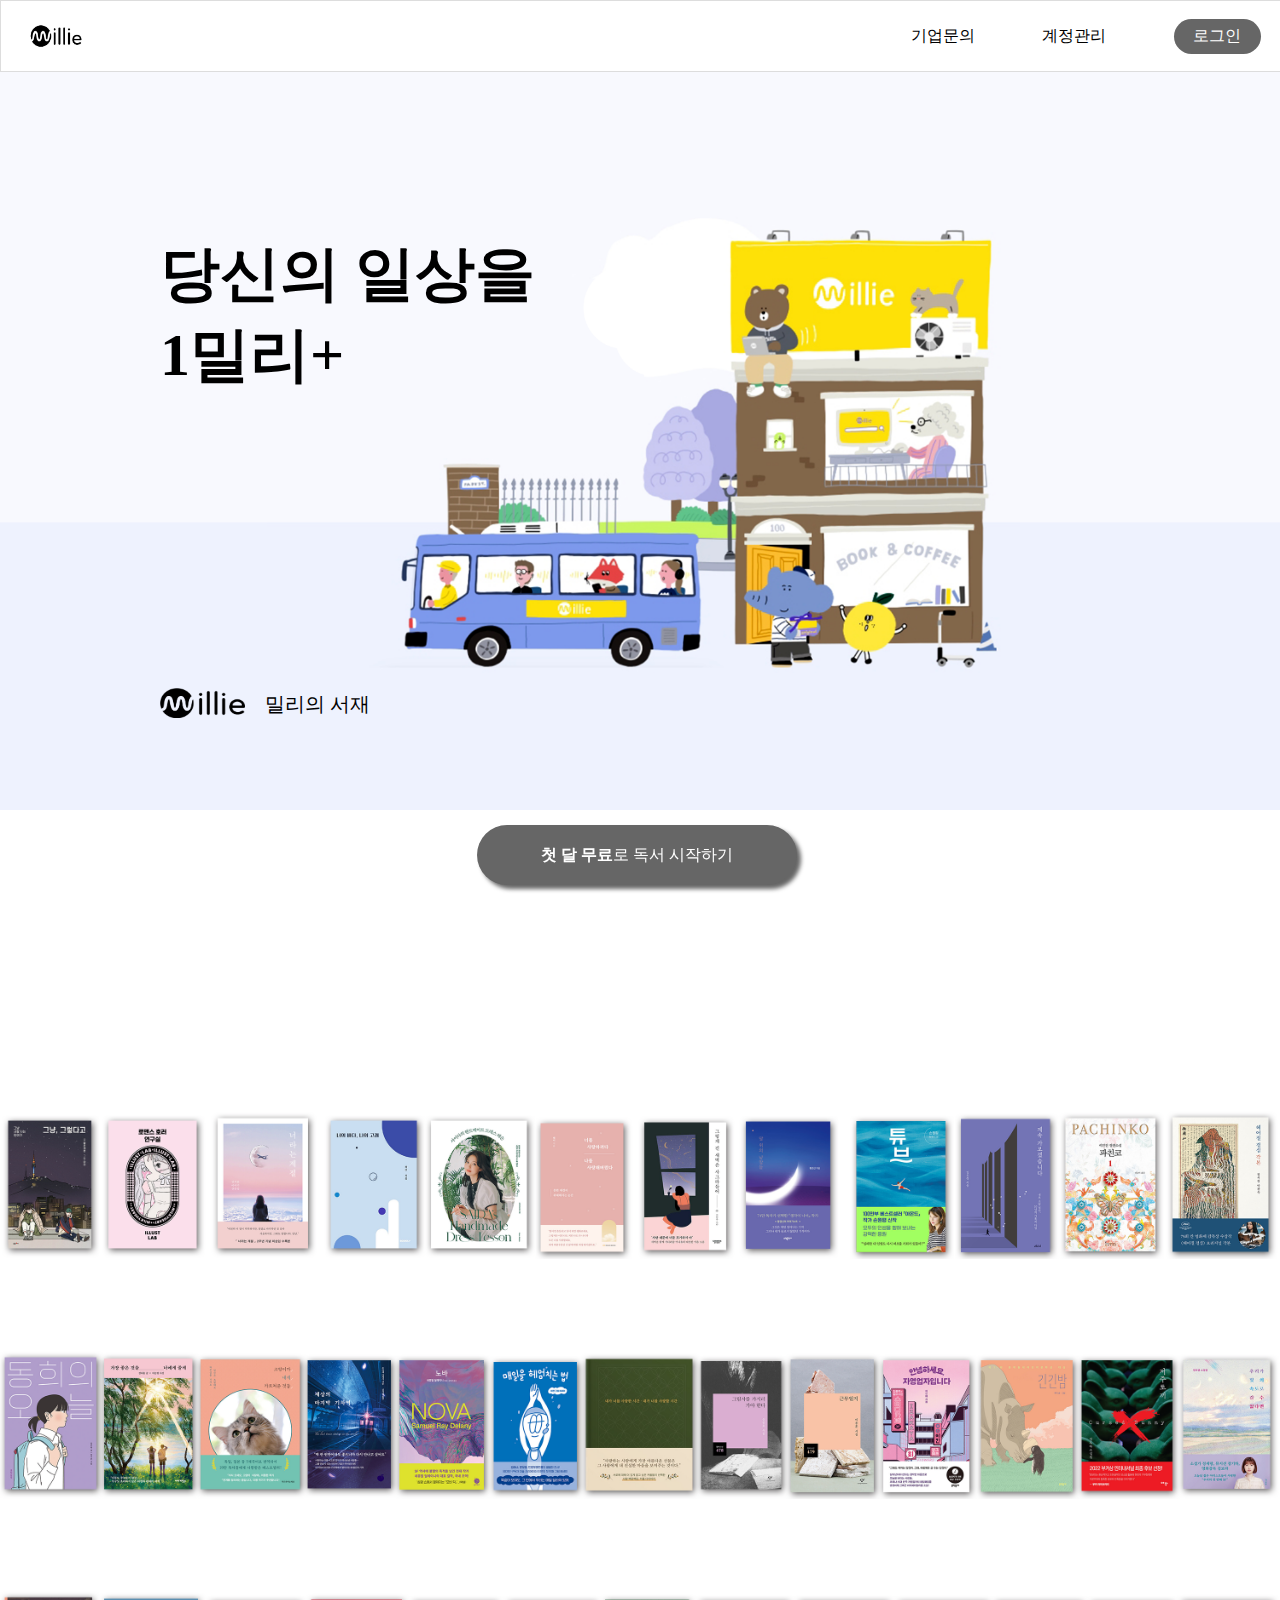
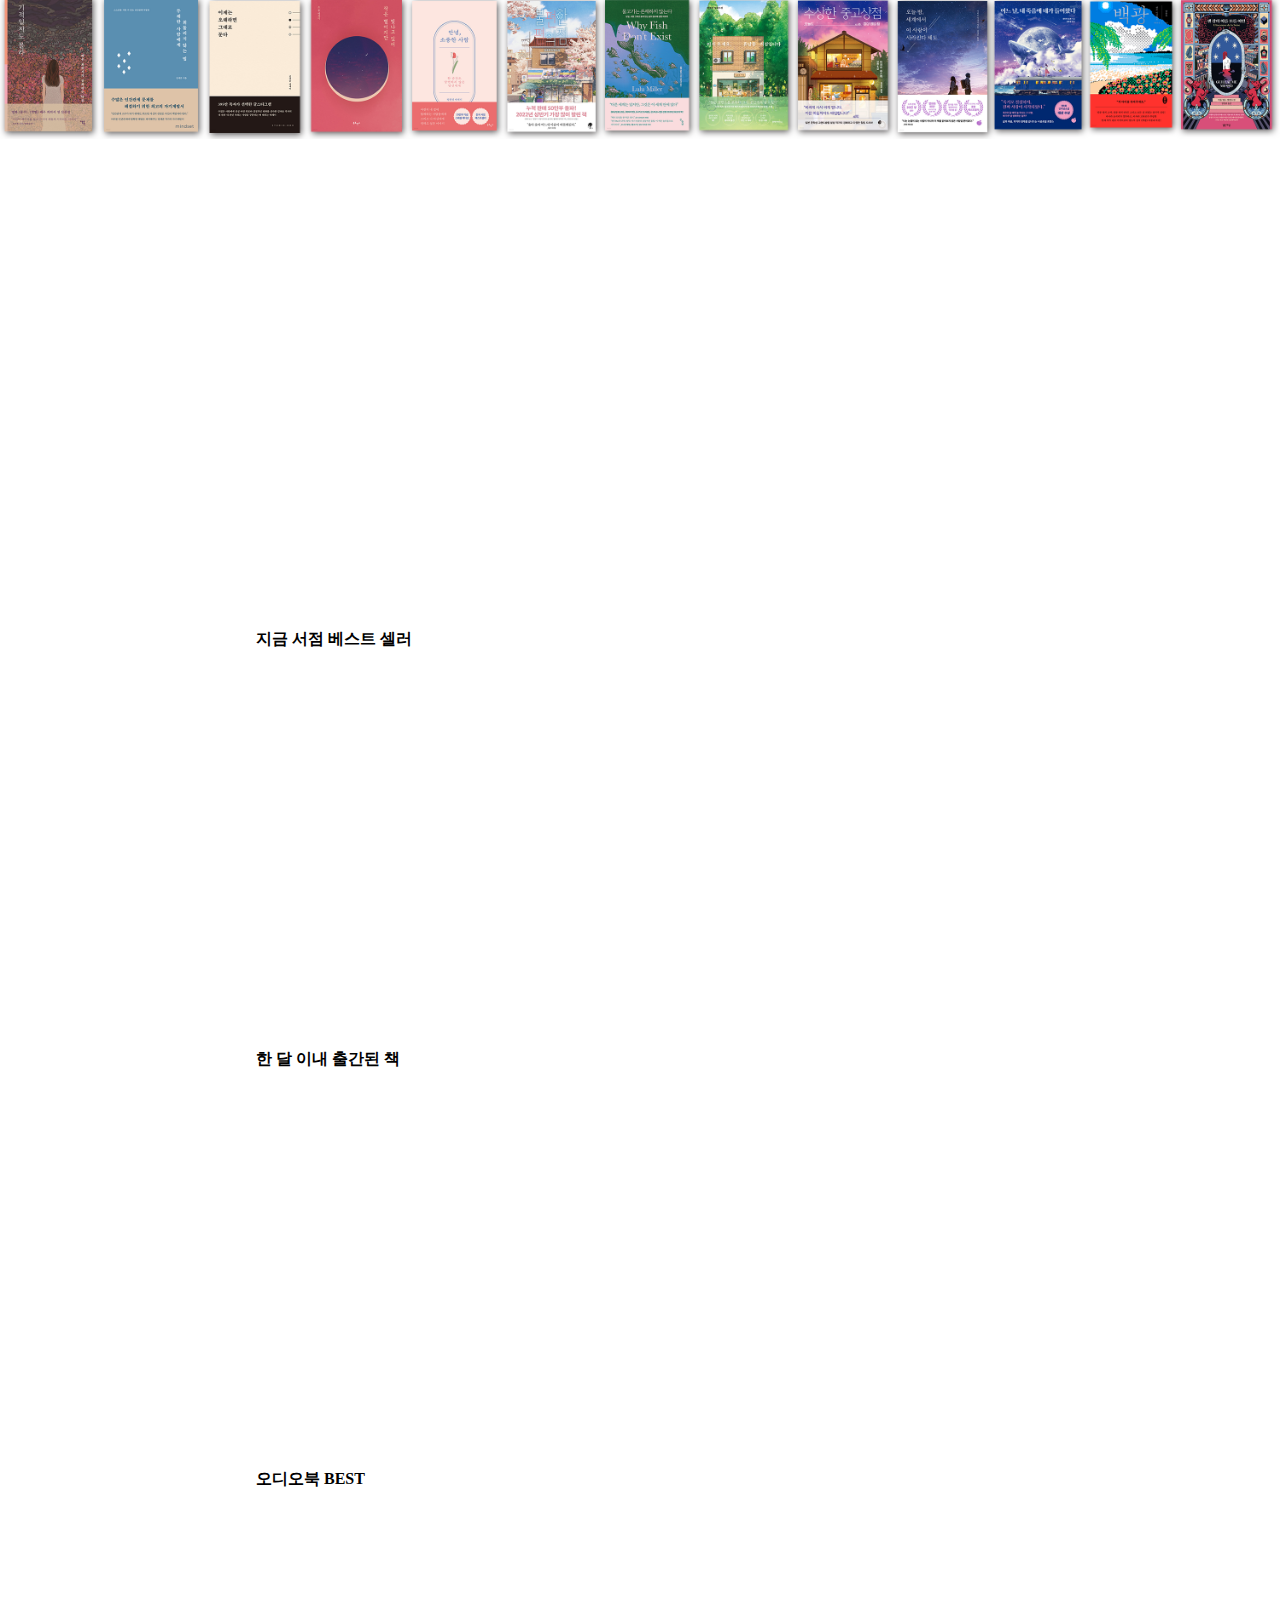
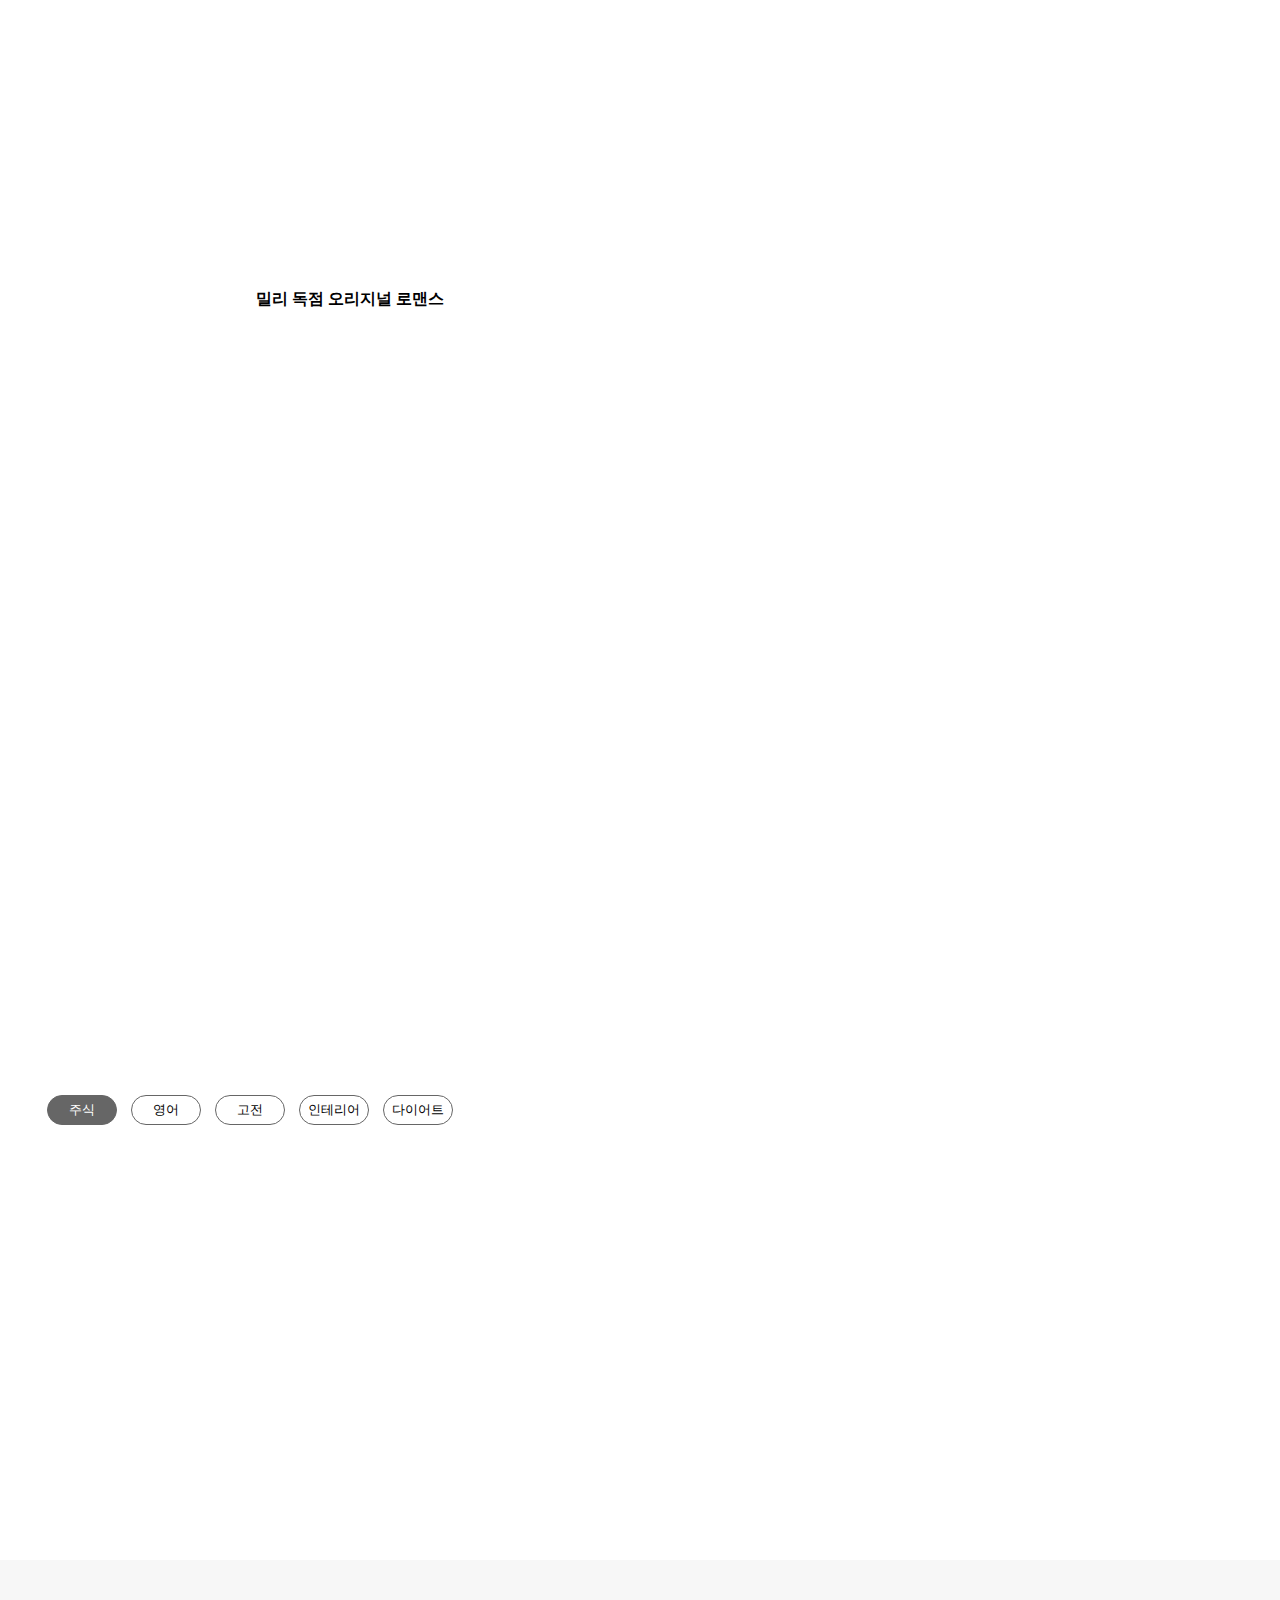
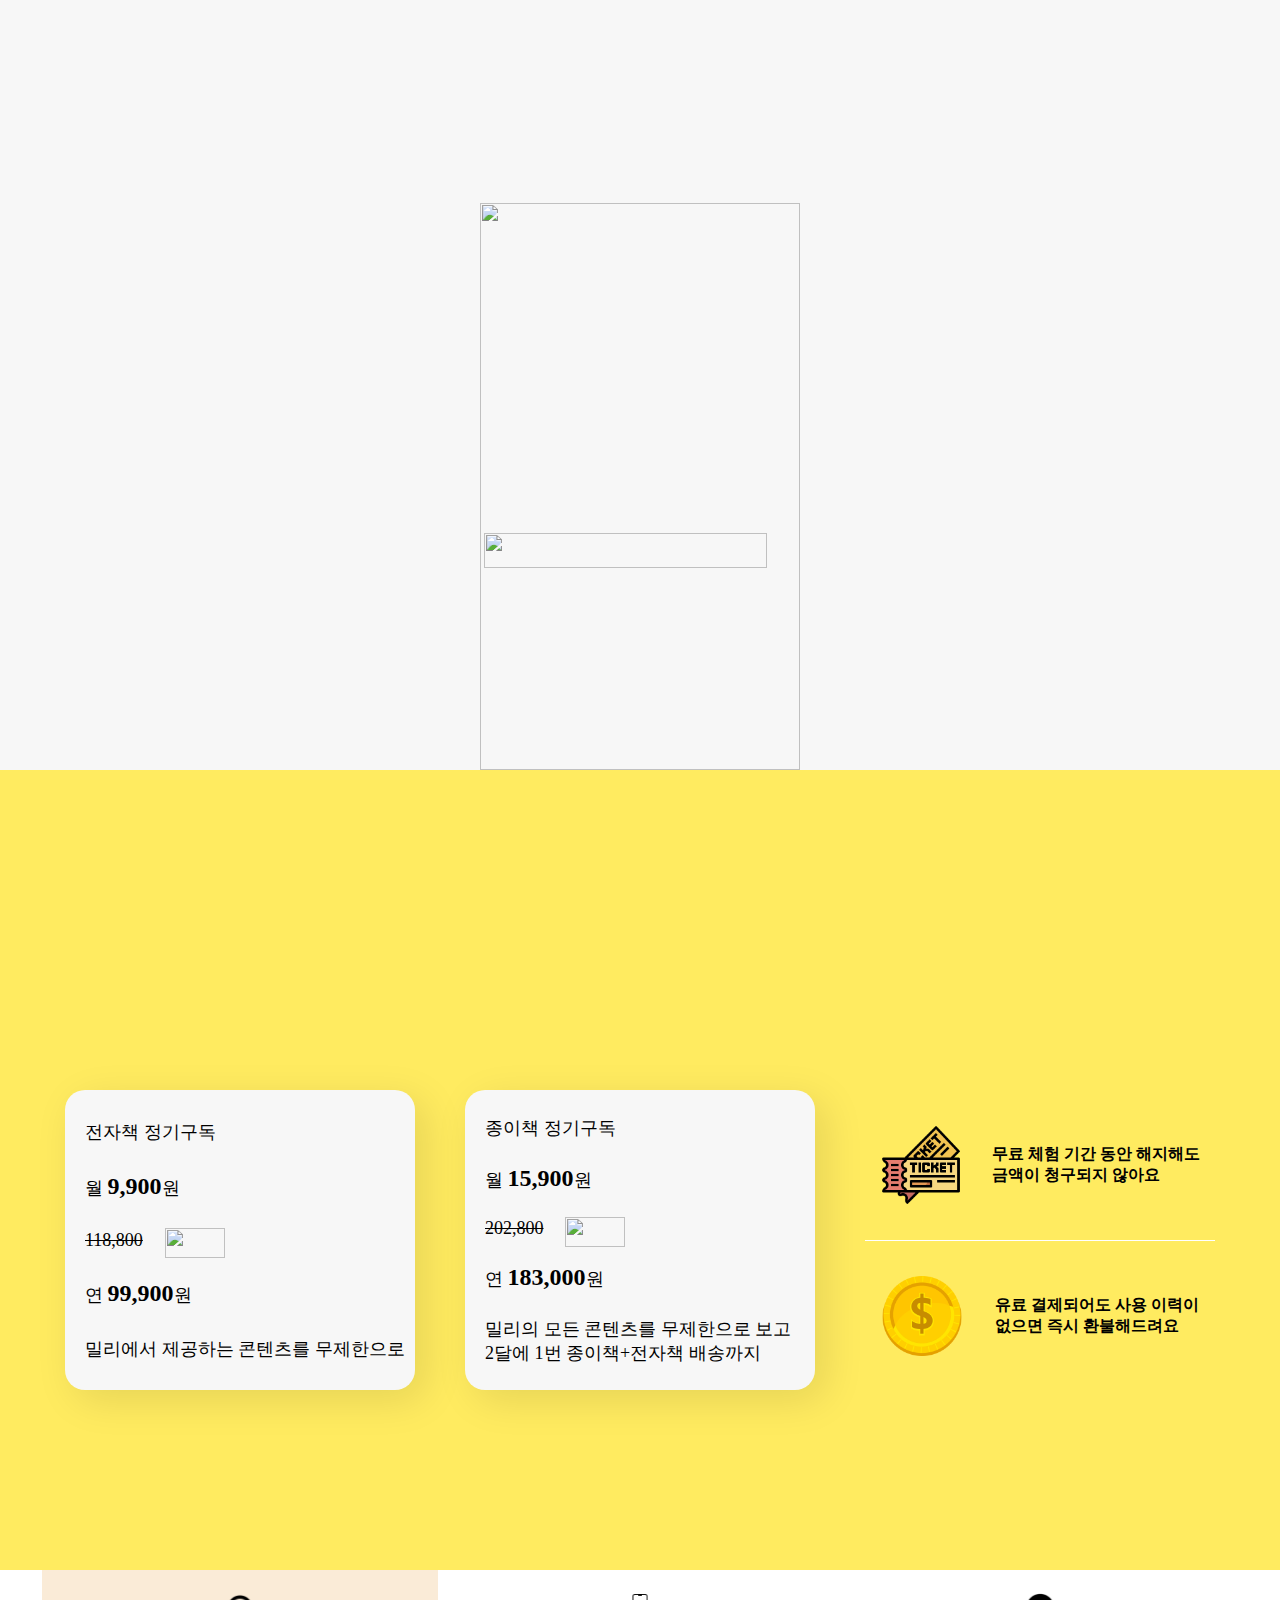
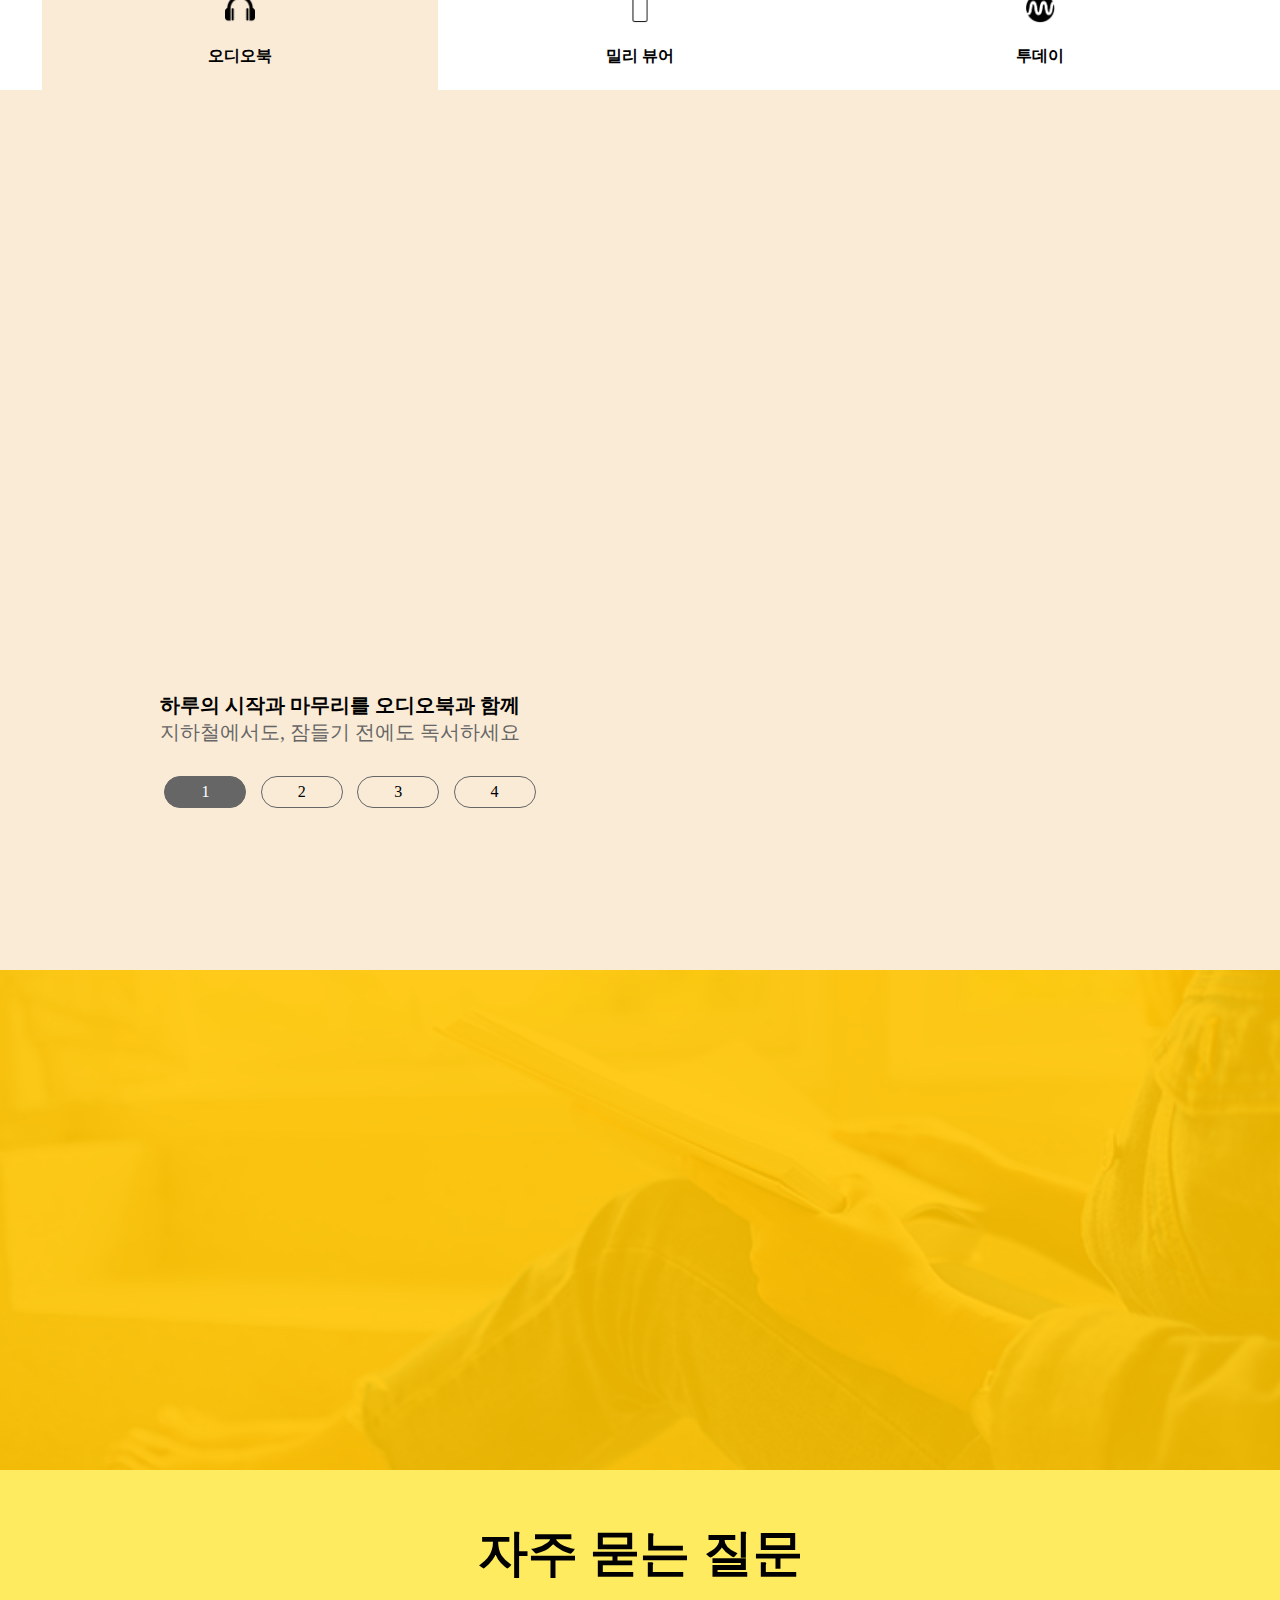
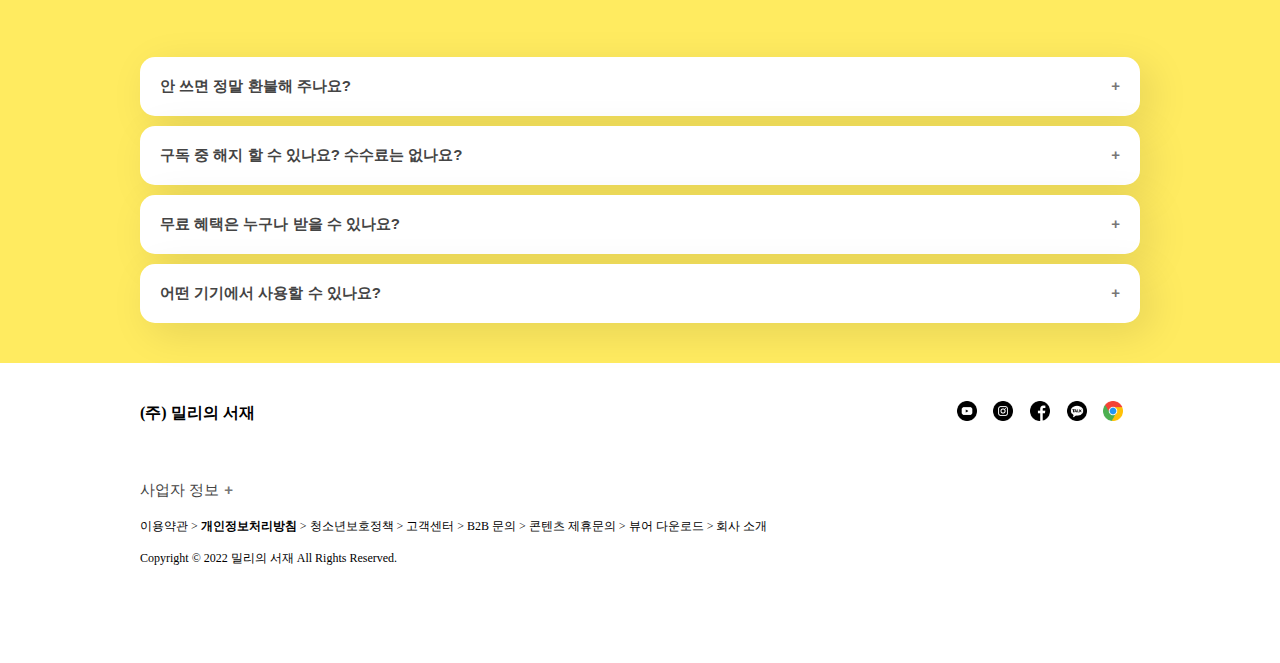
==== index.html @ 91c3d698 "2022.07.22" ====
<!DOCTYPE html>
<html lang="en">

<head>
    <meta charset="UTF-8">
    <meta http-equiv="X-UA-Compatible" content="IE=edge">
    <meta name="viewport" content="width=device-width, initial-scale=1.0">
    <title>밀리의 서재</title>
    <link rel="shortcut icon" href="img/stlogo.png">

    <style>
        @font-face {
            font-family: 'EarlyFontDiary';
            src: url('https://cdn.jsdelivr.net/gh/projectnoonnu/noonfonts_220508@1.0/EarlyFontDiary.woff2') format('woff2');
            font-weight: normal;
            font-style: normal;
        }

        @font-face {
            font-family: 'IM_Hyemin-Bold';
            src: url('https://cdn.jsdelivr.net/gh/projectnoonnu/noonfonts_2106@1.1/IM_Hyemin-Bold.woff2') format('woff');
            font-weight: normal;
            font-style: normal;
        }

        @font-face {
            font-family: 'IM_Hyemin-Bold';
            src: url('https://cdn.jsdelivr.net/gh/projectnoonnu/noonfonts_2106@1.1/IM_Hyemin-Bold.woff2') format('woff');
            font-weight: normal;
            font-style: normal;
        }


        @font-face {
            font-family: 'IM_Hyemin-Regular';
            src: url('https://cdn.jsdelivr.net/gh/projectnoonnu/noonfonts_2106@1.1/IM_Hyemin-Regular.woff2') format('woff');
            font-weight: normal;
            font-style: normal;
        }







        * {
            margin: 0;
            padding: 0;
        }

        ul,
        ol,
        li {
            list-style: none;
        }

        html,
        body {
            width: 100%;
            height: 100%;
        }

        a {
            text-decoration: none;
            color: black;
        }

        button {
            border: none;
        }


        header {
            width: 100%;
            height: 70px;
            margin: 0 auto;
            background-color: #fff;
            z-index: 50;
            border: 1px solid #ddd;
            position: fixed;
        }

        #headbg {
            width: 100%;
            height: 100%;
            margin: 0 auto;
        }

        .head {
            width: 70px;
            height: 100%;
            float: left;
            margin: 0 auto;
            padding-left: 20px;
        }

        .head img {
            width: 100%;
            height: 100%;
            margin: 0 auto;
        }

        .ad {
            width: 350px;
            height: 100%;
            float: right;
            margin: 0 auto;
            padding-right: 20px;
            display: flex;
            flex-direction: row;
            justify-content: space-between;
            align-items: center;
        }

        .ad p {
            font-size: 16px;
        }

        .ad a {
            font-size: 16px;
            width: 25%;
            height: 50%;
            text-align: center;
            background-color: #666;
            color: #fff;
            border-radius: 50px;
            display: flex;
            align-items: center;
            justify-content: center;
        }

        #slide {
            width: 100%;
            height: 90%;
            background-image: url(img/slide200.png);
            background-size: cover;
            background-position: center;
            display: flex;
            flex-direction: column;
            justify-content: space-evenly;
            align-items: center;
        }

        .sl {
            width: 75%;
            height: 500px;
            margin: 0 auto;
            float: left;
            display: flex;
            flex-direction: column;
            justify-content: center;
            align-items: flex-start;
            font-family: 'IM_Hyemin-Regular';
        }

        .sl p:nth-of-type(1) {
            font-size: 60px;
            font-weight: bold;
            color: black;
            transform: translateY(100px);
            transition: all 1.5s;
            opacity: 0;
        }

        .sl p:nth-of-type(2) {
            font-size: 40px;
            transform: translateY(100px);
            transition: all 2s;
            opacity: 0;
        }

        .de {
            width: 75%;
            height: 34px;
            margin: 0 auto;
            float: left;
            display: flex;
            flex-direction: row;
            justify-content: flex-start;
            align-items: flex-end;
            transform: translateY(100px);
            transition: all 2.5s;
            opacity: 0;
        }

        .de img {
            width: 85px;
            height: 30px;
        }

        .de p {
            font-size: 20px;
            padding-left: 20px;
        }

        #fixbg {
            width: 25%;
            height: 60px;
            margin: 0 auto;
            display: flex;
            position: fixed;
            z-index: 50;
        }

        .fix {
            width: 100%;
            height: 100%;
            margin: 0 auto;
            background-color: #666;
            border-radius: 60px;
            display: flex;
            box-shadow: 4px 4px 4px #666;
            position: absolute;
            bottom: -15px;
            left: 149%;
        }

        .fix a {
            width: 100%;
            height: 100%;
            margin: 0 auto;
            color: #fff;
            display: flex;
            justify-content: center;
            align-items: center;
        }

        .fix a b {
            font-weight: bold;
        }

        #anfy {
            width: 100%;
            height: 250px;
            margin: 0 auto;
        }

        .an {
            width: 1200px;
            height: 100%;
            margin: 0 auto;
            display: flex;
            flex-direction: column;
            justify-content: flex-end;
        }

        .an p:nth-of-type(1) {
            text-align: center;
            font-size: 40px;
            font-weight: bold;
            transform: translateY(100px);
            transition: all 2s;
            opacity: 0;
        }

        .an p:nth-of-type(2) {
            text-align: center;
            font-size: 25px;
            color: #666;
            transform: translateY(100px);
            transition: all 2.5s;
            opacity: 0;
        }

        #clip {
            width: 100%;
            height: 80%;
            margin: 0 auto;
            display: flex;
            align-items: center;
            flex-direction: column;
            justify-content: space-evenly;
        }



        #clip .slide1 {
            height: 220px;
            width: 100%;
            background-image: url(img/slide1.png);
            background-repeat: repeat-x;
            background-size: 3000px;
            -webkit-animation-name: slide_left;
            animation-name: slide_left;
            -webkit-animation-duration: 100s;
            animation-duration: 100s;
            -webkit-animation-iteration-count: infinite;
            animation-iteration-count: infinite;
            -webkit-animation-timing-function: linear;
            animation-timing-function: linear;
            margin-top: 50px;
            background-size: contain;
            display: flex;
        }



        #clip .slide2 {
            height: 220px;
            width: 100%;
            background-image: url(img/slide2.png);
            background-repeat: repeat-x;
            background-size: 3000px;
            -webkit-animation-name: slide_right;
            animation-name: slide_right;
            -webkit-animation-duration: 100s;
            animation-duration: 100s;
            -webkit-animation-iteration-count: infinite;
            animation-iteration-count: infinite;
            -webkit-animation-timing-function: linear;
            animation-timing-function: linear;
            margin-top: 50px;
            background-size: contain;
            display: flex;
        }


        #clip .slide3 {
            height: 220px;
            width: 100%;
            background-image: url(img/slide3.png);
            background-repeat: repeat-x;
            background-size: 3000px;
            -webkit-animation-name: slide_left;
            animation-name: slide_left;
            -webkit-animation-duration: 100s;
            animation-duration: 100s;
            -webkit-animation-iteration-count: infinite;
            animation-iteration-count: infinite;
            -webkit-animation-timing-function: linear;
            animation-timing-function: linear;
            margin-top: 50px;
            background-size: contain;
            display: flex;
        }

        @-webkit-keyframes slide_left {
            from {
                background-position: 0px;
            }

            to {
                background-position: -3000px;
            }
        }

        @keyframes slide_left {
            from {
                background-position: 0px;
            }

            to {
                background-position: -3000px;
            }
        }

        @-webkit-keyframes slide_right {
            from {
                background-position: -3000px;
            }

            to {
                background-position: 0px;
            }
        }

        @keyframes slide_right {
            from {
                background-position: -3000px;
            }

            to {
                background-position: 0px;
            }
        }

        #anwpgks {
            width: 50%;
            height: 400px;
            margin: 0 auto;
            display: flex;
            flex-direction: column;
            align-items: center;
            justify-content: center;
            text-align: center;
            transform: translateY(100px);
            transition: all 2.5s;
            opacity: 0;
        }

        #anwpgks p:nth-of-type(1) {
            font-size: 50px;
            font-weight: bold;
            color: black;
        }

        #anwpgks p:nth-of-type(2) {
            font-size: 30px;
            color: #666;
        }

        .qp {
            width: 60%;
            height: 70px;
            margin: 0 auto;
            font-weight: bold;
            display: flex;
            flex-direction: column;
            justify-content: flex-end;
        }

        #qptmxm {
            width: 1200px;
            height: 350px;
            margin: 0 auto;
            text-align: center;
            display: flex;
            justify-content: space-evenly;
            flex-direction: row;
            align-items: center;
        }

        .box1 {
            width: 100%;
            display: flex;
            flex-direction: column;
            justify-content: center;
            align-items: center;
            transform: translateY(0px);
            transition: all 1s;
            opacity: 0;
            transform: scale(0.5);
        }

        .box1 img {
            box-shadow: 5px 5px 5px 2px #ddd;
        }


        .qp2 {
            width: 60%;
            height: 70px;
            margin: 0 auto;
            display: flex;
            font-weight: bold;
            flex-direction: column;
            justify-content: flex-end;
        }

        #qptmxm2 {
            width: 1200px;
            height: 350px;
            margin: 0 auto;
            display: flex;
            justify-content: space-evenly;
            flex-direction: row;
            align-items: center;
        }

        .box2 {
            width: 100%;
            text-align: center;
            display: flex;
            flex-direction: column;
            justify-content: center;
            align-items: center;
            transform: translateY(0px);
            transition: all 1s;
            opacity: 0;
            transform: scale(0.5);
        }

        .box2 img {
            box-shadow: 5px 5px 5px 2px #ddd;
        }

        .qp3 {
            width: 60%;
            height: 70px;
            margin: 0 auto;
            display: flex;
            font-weight: bold;
            flex-direction: column;
            justify-content: flex-end;
        }

        #qptmxm3 {
            width: 1200px;
            height: 350px;
            margin: 0 auto;
            display: flex;
            justify-content: space-evenly;
            flex-direction: row;
            align-items: center;
        }

        .box3 {
            width: 100%;
            display: flex;
            flex-direction: column;
            justify-content: center;
            align-items: center;
            text-align: center;
            transform: translateY(0px);
            transition: all 1s;
            opacity: 0;
            transform: scale(0.5);
        }


        .box3 img {
            box-shadow: 5px 5px 5px 2px #ddd;
        }

        .qp4 {
            width: 60%;
            height: 70px;
            margin: 0 auto;
            display: flex;
            font-weight: bold;
            flex-direction: column;
            justify-content: flex-end;
        }

        #qptmxm4 {
            width: 1200px;
            height: 350px;
            margin: 0 auto;
            display: flex;
            justify-content: space-evenly;
            flex-direction: row;
            align-items: center;
        }

        .box4 {
            width: 100%;
            display: flex;
            flex-direction: column;
            justify-content: center;
            align-items: center;
            text-align: center;
            transform: translateY(0px);
            transition: all 1s;
            opacity: 0;
            transform: scale(0.5);
        }


        .box4 img {
            box-shadow: 5px 5px 5px 2px #ddd;
        }


        #rhkstla {
            width: 70%;
            height: 400px;
            margin: 0 auto;
            display: flex;
            flex-direction: column;
            align-items: center;
            justify-content: center;
            text-align: center;
            transform: translateY(100px);
            transition: all 2.5s;
            opacity: 0;
        }

        #rhkstla p:nth-of-type(1) {
            font-size: 50px;
            font-weight: bold;
            color: black;
        }

        #rhkstla p:nth-of-type(2) {
            font-size: 20px;
            color: #666;
        }

        #sihibg {
            width: 1200px;
            height: 500px;
            margin: 0 auto;
        }

        .but {
            width: 35%;
            height: 100px;
            display: flex;
            justify-content: space-around;
            align-items: center;
        }

        /* .but a {width: 70px; height: 30px; border-radius: 50px; background-color: white; 
    border-radius: 50px; border: 1px solid #666;  display: flex; justify-content: space-around;
    align-items: center;}  */
        .but button {
            width: 70px;
            height: 30px;
            border-radius: 50px;
            background-color: white;
            border-radius: 50px;
            border: 1px solid #666;
            display: flex;
            justify-content: space-around;
            align-items: center;
        }

        .sihi1 {
            width: 100%;
            height: 400px;
            margin: 0 auto;
            display: flex;
            justify-content: space-around;
            align-items: center;
        }

        .box5 {
            width: 100%;
            display: flex;
            flex-direction: column;
            justify-content: center;
            align-items: center;
            text-align: center;
            transform: translateY(0px);
            transition: all 1s;
            opacity: 0;
            transform: scale(0.5);
        }


        .box5 img {
            box-shadow: 5px 5px 5px 2px #ddd;
        }

        .sihi2 {
            width: 100%;
            height: 400px;
            margin: 0 auto;
            display: none;
            display: flex;
            justify-content: space-around;
            align-items: center;
        }

        .box6 {
            width: 100%;
            display: flex;
            flex-direction: column;
            justify-content: center;
            align-items: center;
            text-align: center;
            transform: translateY(0px);
            transition: all 1s;
            opacity: 0;
            transform: scale(0.5);
        }


        .box6 img {
            box-shadow: 5px 5px 5px 2px #ddd;
        }

        .sihi3 {
            width: 100%;
            height: 400px;
            margin: 0 auto;
            display: none;
            display: flex;
            justify-content: space-around;
            align-items: center;
        }

        .box7 {
            width: 100%;
            display: flex;
            flex-direction: column;
            justify-content: center;
            align-items: center;
            text-align: center;
            transform: translateY(0px);
            transition: all 1s;
            opacity: 0;
            transform: scale(0.5);
        }


        .box7 img {
            box-shadow: 5px 5px 5px 2px #ddd;
        }

        .sihi4 {
            width: 100%;
            height: 400px;
            margin: 0 auto;
            display: none;
            display: flex;
            justify-content: space-around;
            align-items: center;
        }

        .box8 {
            width: 100%;
            display: flex;
            flex-direction: column;
            justify-content: center;
            align-items: center;
            text-align: center;
            transform: translateY(0px);
            transition: all 1s;
            opacity: 0;
            transform: scale(0.5);
        }


        .box8 img {
            box-shadow: 5px 5px 5px 2px #ddd;
        }

        .sihi5 {
            width: 100%;
            height: 400px;
            margin: 0 auto;
            display: none;
            display: flex;
            justify-content: space-around;
            align-items: center;
        }

        .box9 {
            width: 100%;
            display: flex;
            flex-direction: column;
            justify-content: center;
            align-items: center;
            text-align: center;
            transform: translateY(0px);
            transition: all 1s;
            opacity: 0;
            transform: scale(0.5);
        }

        .box9 img {
            box-shadow: 5px 5px 5px 2px #ddd;
        }


        #ekdtlsdl {
            width: 100%;
            height: 90%;
            background-color: #f7f7f7;
        }

        .tt {
            width: 100%;
            height: 30%;
            margin: 0 auto;
            display: flex;
            flex-direction: column;
            justify-content: center;
            align-items: center;
            transform: translateY(100px);
            transition: all 2.5s;
            opacity: 0;
        }

        .tt p:nth-of-type(1) {
            text-align: center;
            font-size: 40px;
            font-weight: bold;
        }

        .tt p:nth-of-type(2) {
            text-align: center;
            font-size: 20px;
            color: #666;
        }


        .phon {
            width: 25%;
            height: 70%;
            margin: 0 auto;
            position: relative;
        }

        .phon img:nth-of-type(1) {
            width: 100%;
            height: 100%;
        }

        .phon img:nth-of-type(2) {
            width: 94%;
            height: 25%;
            position: absolute;
            z-index: 1;
            top: 330px;
            left: 4px;
        }

        .phon img:nth-of-type(3) {
            width: 35%;
            height: 28%;
            position: absolute;
            z-index: 1;
            top: 388px;
            left: -300px;
            transform: translateY(0px);
            transition: all 1s;
            opacity: 0;
            transform: scale(0.5);
        }

        .phon img:nth-of-type(4) {
            width: 35%;
            height: 28%;
            position: absolute;
            z-index: 1;
            top: 100px;
            left: -200px;
            transform: translateY(0px);
            transition: all 1.5s;
            opacity: 0;
            transform: scale(0.5);
        }

        .phon img:nth-of-type(5) {
            width: 35%;
            height: 28%;
            position: absolute;
            z-index: 1;
            top: 388px;
            right: -300px;
            transform: translateY(0px);
            transition: all 2s;
            opacity: 0;
            transform: scale(0.5);
        }

        .phon img:nth-of-type(6) {
            width: 35%;
            height: 28%;
            position: absolute;
            z-index: 1;
            top: 100px;
            right: -200px;
            transform: translateY(0px);
            transition: all 2.5s;
            opacity: 0;
            transform: scale(0.5);
        }


        #djswpemsbg {
            width: 100%;
            height: 800px;
            margin: 0 auto;
            background-color: #ffeb60;
        }

        .djswpems {
            width: 1200px;
            height: 40%;
            margin: 0 auto;
        }

        .dj1 {
            width: 100%;
            height: 100%;
            margin: 0 auto;
            display: flex;
            flex-direction: column;
            justify-content: center;
            align-items: center;
            transform: translateY(100px);
            transition: all 2.5s;
            opacity: 0;
        }

        .dj1 p:nth-of-type(1) {
            text-align: center;
            font-size: 40px;
            font-weight: bold;
        }

        .dj1 p:nth-of-type(2) {
            text-align: center;
            font-size: 20px;
            color: #666;
        }

        .dj2 {
            width: 100%;
            height: 60%;
            margin: 0 auto;
            display: flex;
        }

        .dj2_1 {
            width: 350px;
            height: 300px;
            margin: 0 auto;
            background-color: #f7f7f7;
            border-radius: 20px;
            box-shadow: 10px 10px 40px rgb(0 0 0 / 10%);
            display: flex;
            flex-direction: column;
            justify-content: space-evenly;
            align-items: flex-start;
            position: relative;
        }

        .dj2_1 img {
            width: 60px;
            height: 30px;
            position: absolute;
            top: 138px;
            left: 100px;
        }

        .dj2_1 p {
            padding-left: 20px;
            font-size: 18px;
        }

        .dj2_1 p b {
            font-size: 24px;
        }

        .dj2_2 {
            width: 350px;
            height: 300px;
            margin: 0 auto;
            background-color: #f7f7f7;
            border-radius: 20px;
            box-shadow: 10px 10px 40px rgb(0 0 0 / 10%);
            display: flex;
            flex-direction: column;
            justify-content: space-evenly;
            align-items: flex-start;
            position: relative;
        }

        .dj2_2 img {
            width: 60px;
            height: 30px;
            position: absolute;
            top: 127px;
            left: 100px;
        }

        .dj2_2 p {
            padding-left: 20px;
            font-size: 18px;
        }

        .dj2_2 p b {
            font-size: 24px;
        }

        .dj2_3 {
            width: 350px;
            height: 300px;
            margin: 0 auto;
            border-radius: 20px;
        }

        .dj2_31 {
            width: 100%;
            height: 50%;
            margin: 0 auto;
            display: flex;
            justify-content: space-around;
            align-items: center;
            border-bottom: 1px solid #fff;
        }

        .dj2_31 img {
            width: 80px;
            height: 80px;
        }

        .dj2_31 p {
            font-size: 16px;
            font-weight: bold;
        }

        .dj2_32 {
            width: 100%;
            height: 50%;
            margin: 0 auto;
            display: flex;
            justify-content: space-around;
            align-items: center;
        }

        .dj2_32 img {
            width: 80px;
            height: 80px;
        }

        .dj2_32 p {
            font-size: 16px;
            font-weight: bold;
        }


        #dkdlvhs {
            width: 100%;
            height: 1000px;
            margin: 0 auto;
            background-color: antiquewhite;
        }

        .tpro {
            width: 100%;
            height: 120px;
            margin: 0 auto;
            background-color: #fff;
            display: flex;
        }

        .tpro ul {
            width: 1200px;
            height: 100%;
            margin: 0 auto;
            display: flex;
        }

        .tpro ul li {
            width: 33%;
            height: 100%;
            margin: 0 auto;
            display: flex;
            flex-direction: column;
            align-items: center;
            justify-content: space-evenly;
            font-weight: bold;
        }

        /* .tpro ul li a {width: 33%; height: 100%; margin: 0 auto; } */
        .tpro ul li img {
            width: 30px;
            height: 30px;
        }

        .dkbg {
            width: 1200px;
            height: 880px;
            margin: 0 auto;
            display: flex;
            flex-direction: column;
            flex-wrap: wrap;
        }




        .dk1 {
            width: 50%;
            height: 440px;
            float: left;
            margin: 0 auto;
        }

        .dk1_1 {
            width: 100%;
            height: 100%;
            display: flex;
            flex-direction: column;
            justify-content: center;
            align-items: flex-start;
            padding-left: 115px;
            transform: translateY(100px);
            transition: all 2.5s;
            opacity: 0;
        }

        .dk1_1 img {
            width: 30px;
            height: 30px;
            padding: 10px;
        }

        .dk1_1 p:nth-of-type(1) {
            font-size: 50px;
            padding: 10px;
            font-weight: bold;
        }

        .dk1_1 p:nth-of-type(2) {
            font-size: 20px;
            padding: 10px;
        }



        .dk2 {
            width: 50%;
            height: 440px;
            float: left;
            margin: 0 auto;
            display: flex;
            flex-direction: column;
            justify-content: center;
            align-items: center;
        }

        .dk2_1 p:nth-of-type(1) {
            font-size: 20px;
            font-weight: bold;
        }

        .dk2_1 p:nth-of-type(2) {
            font-size: 20px;
            color: #666;
        }

        .dk2_12 {
            display: none;
        }

        .dk2_12 p:nth-of-type(1) {
            font-size: 20px;
            font-weight: bold;
        }

        .dk2_12 p:nth-of-type(2) {
            font-size: 20px;
            color: #666;
        }

        .dk2_13 {
            display: none;
        }

        .dk2_13 p:nth-of-type(1) {
            font-size: 20px;
            font-weight: bold;
        }

        .dk2_13 p:nth-of-type(2) {
            font-size: 20px;
            color: #666;
        }

        .dk2_14 {
            display: none;
        }

        .dk2_14 p:nth-of-type(1) {
            font-size: 20px;
            font-weight: bold;
        }

        .dk2_14 p:nth-of-type(2) {
            font-size: 20px;
            color: #666;
        }




        .dk2_3 {
            width: 70%;
            height: 10%;
            display: flex;
        }

        .dk2_3 ul {
            width: 100%;
            height: 100%;
            padding-left: 20px;
            display: flex;
            align-items: flex-end;
            justify-content: space-evenly;
        }

        .dk2_3 ul li {
            width: 80px;
            height: 30px;
            border: 1px solid #666;
            border-radius: 50px;
            display: flex;
            justify-content: center;
            align-items: center;
        }

        /* .dk2_3 ul li a {fon} */
        .dk3 {
            width: 50%;
            height: 880px;
            float: right;
            margin: 0 auto;
            display: flex;
            justify-content: center;
            align-items: center;
            position: relative;
            transform: translateY(100px);
            transition: all 2.5s;
            opacity: 0;
        }

        .dk3 img:nth-of-type(1) {
            width: 55%;
            height: 80%;
            z-index: 10;
            position: absolute;
        }

        .dk3 img:nth-of-type(2) {
            width: 55%;
            height: 80%;
            z-index: 1;
            position: absolute;
            border-radius: 55px;
        }

        .dk3 video {
            width: 55%;
            height: 80%;
            z-index: 1;
            position: absolute;
            border-radius: 55px;
            display: none;
        }

        .dk3 img:nth-of-type(3) {
            width: 55%;
            height: 80%;
            z-index: 1;
            position: absolute;
            border-radius: 55px;
            display: none;
        }

        .dk3 img:nth-of-type(4) {
            width: 55%;
            height: 80%;
            z-index: 1;
            position: absolute;
            border-radius: 55px;
            display: none;
        }









        .dkbg2 {
            width: 1200px;
            height: 880px;
            margin: 0 auto;
            display: flex;
            flex-direction: column;
            flex-wrap: wrap;
            background-color: antiquewhite;
        }




        .dk12 {
            width: 50%;
            height: 440px;
            float: left;
            margin: 0 auto;
        }

        .dk1_12 {
            width: 100%;
            height: 100%;
            display: flex;
            flex-direction: column;
            justify-content: center;
            align-items: flex-start;
            padding-left: 115px;
            transform: translateY(100px);
            transition: all 2.5s;
            opacity: 0;
        }

        .dk1_12 img {
            width: 30px;
            height: 30px;
            padding: 10px;
        }

        .dk1_12 p:nth-of-type(1) {
            font-size: 50px;
            padding: 10px;
            font-weight: bold;
        }

        .dk1_12 p:nth-of-type(2) {
            font-size: 20px;
            padding: 10px;
        }



        .dk22 {
            width: 50%;
            height: 440px;
            float: left;
            margin: 0 auto;
            display: flex;
            flex-direction: column;
            justify-content: center;
            align-items: center;
        }

        .dk2_12 p:nth-of-type(1) {
            font-size: 20px;
            font-weight: bold;
        }

        .dk2_12 p:nth-of-type(2) {
            font-size: 20px;
            color: #666;
        }

        .dk2_122 {
            display: none;
        }

        .dk2_122 p:nth-of-type(1) {
            font-size: 20px;
            font-weight: bold;
        }

        .dk2_122 p:nth-of-type(2) {
            font-size: 20px;
            color: #666;
        }

        .dk2_132 {
            display: none;
        }

        .dk2_132 p:nth-of-type(1) {
            font-size: 20px;
            font-weight: bold;
        }

        .dk2_132 p:nth-of-type(2) {
            font-size: 20px;
            color: #666;
        }

        .dk2_142 {
            display: none;
        }

        .dk2_142 p:nth-of-type(1) {
            font-size: 20px;
            font-weight: bold;
        }

        .dk2_142 p:nth-of-type(2) {
            font-size: 20px;
            color: #666;
        }




        .dk2_32 {
            width: 70%;
            height: 10%;
            display: flex;
        }

        .dk2_32 ul {
            width: 100%;
            height: 100%;
            padding-left: 20px;
            display: flex;
            align-items: flex-end;
            justify-content: space-evenly;
        }

        .dk2_32 ul li {
            width: 80px;
            height: 30px;
            border: 1px solid #666;
            border-radius: 50px;
            display: flex;
            justify-content: center;
            align-items: center;
        }

        /* .dk2_3 ul li a {fon} */
        .dk32 {
            width: 50%;
            height: 880px;
            float: right;
            margin: 0 auto;
            display: flex;
            justify-content: center;
            align-items: center;
            position: relative;
            transform: translateY(100px);
            transition: all 2.5s;
            opacity: 0;
        }

        .dk32 img:nth-of-type(1) {
            width: 55%;
            height: 80%;
            z-index: 10;
            position: absolute;
        }

        .dk32 img:nth-of-type(2) {
            width: 55%;
            height: 80%;
            z-index: 1;
            position: absolute;
            border-radius: 55px;
        }

        .dk32 video {
            width: 55%;
            height: 80%;
            z-index: 1;
            position: absolute;
            border-radius: 55px;
            display: none;
        }

        .dk32 img:nth-of-type(3) {
            width: 55%;
            height: 80%;
            z-index: 1;
            position: absolute;
            border-radius: 55px;
            display: none;
        }

        .dk32 img:nth-of-type(4) {
            width: 55%;
            height: 80%;
            z-index: 1;
            position: absolute;
            border-radius: 55px;
            display: none;
        }







        .dkbg3 {
            width: 1200px;
            height: 880px;
            margin: 0 auto;
            display: flex;
            flex-direction: column;
            flex-wrap: wrap;
        }




        .dk13 {
            width: 50%;
            height: 440px;
            float: left;
            margin: 0 auto;
        }

        .dk1_13 {
            width: 100%;
            height: 100%;
            display: flex;
            flex-direction: column;
            justify-content: center;
            align-items: flex-start;
            padding-left: 115px;
            transform: translateY(100px);
            transition: all 2.5s;
            opacity: 0;
        }

        .dk1_13 img {
            width: 30px;
            height: 30px;
            padding: 10px;
        }

        .dk1_13 p:nth-of-type(1) {
            font-size: 50px;
            padding: 10px;
            font-weight: bold;
        }

        .dk1_13 p:nth-of-type(2) {
            font-size: 20px;
            padding: 10px;
        }



        .dk23 {
            width: 50%;
            height: 440px;
            float: left;
            margin: 0 auto;
            display: flex;
            flex-direction: column;
            justify-content: center;
            align-items: center;
        }

        .dk2_13 p:nth-of-type(1) {
            font-size: 20px;
            font-weight: bold;
        }

        .dk2_13 p:nth-of-type(2) {
            font-size: 20px;
            color: #666;
        }

        .dk2_123 {
            display: none;
        }

        .dk2_123 p:nth-of-type(1) {
            font-size: 20px;
            font-weight: bold;
        }

        .dk2_123 p:nth-of-type(2) {
            font-size: 20px;
            color: #666;
        }

        .dk2_133 {
            display: none;
        }

        .dk2_133 p:nth-of-type(1) {
            font-size: 20px;
            font-weight: bold;
        }

        .dk2_133 p:nth-of-type(2) {
            font-size: 20px;
            color: #666;
        }

        .dk2_143 {
            display: none;
        }

        .dk2_143 p:nth-of-type(1) {
            font-size: 20px;
            font-weight: bold;
        }

        .dk2_143 p:nth-of-type(2) {
            font-size: 20px;
            color: #666;
        }




        .dk2_33 {
            width: 70%;
            height: 10%;
            display: flex;
        }

        .dk2_33 ul {
            width: 100%;
            height: 100%;
            padding-left: 20px;
            display: flex;
            align-items: flex-end;
            justify-content: space-evenly;
        }

        .dk2_33 ul li {
            width: 80px;
            height: 30px;
            border: 1px solid #666;
            border-radius: 50px;
            display: flex;
            justify-content: center;
            align-items: center;
        }

        /* .dk2_3 ul li a {fon} */
        .dk33 {
            width: 50%;
            height: 880px;
            float: right;
            margin: 0 auto;
            display: flex;
            justify-content: center;
            align-items: center;
            position: relative;
            transform: translateY(100px);
            transition: all 2.5s;
            opacity: 0;
        }

        .dk33 img:nth-of-type(1) {
            width: 55%;
            height: 80%;
            z-index: 10;
            position: absolute;
        }

        .dk33 img:nth-of-type(2) {
            width: 55%;
            height: 80%;
            z-index: 1;
            position: absolute;
            border-radius: 55px;
        }

        .dk33 video {
            width: 55%;
            height: 80%;
            z-index: 1;
            position: absolute;
            border-radius: 55px;
            display: none;
        }

        .dk33 img:nth-of-type(3) {
            width: 55%;
            height: 80%;
            z-index: 1;
            position: absolute;
            border-radius: 55px;
            display: none;
        }

        .dk33 img:nth-of-type(4) {
            width: 55%;
            height: 80%;
            z-index: 1;
            position: absolute;
            border-radius: 55px;
            display: none;
        }




        #ehddudtkd {
            width: 100%;
            height: 500px;
            position: relative;
            z-index: 1;
            background-image: url("img/ehrtj.jpg");
            background-position: center;
            background-size: cover;
        }

        .eh {
            width: 100%;
            height: 500px;
            position: absolute;
            z-index: 2;
            background-color: rgb(255, 196, 0);
            opacity: 0.9;
        }

        .kd1 {
            width: 30%;
            height: 100%;
            float: left;
            position: absolute;
            z-index: 3;
        }

        .kd1 iframe {
            width: 400px;
            height: 400px;
            position: absolute;
            z-index: 4;
            top: -40px;
            left: 500px;
        }

        .kd2 {
            width: 30%;
            height: 100%;
            float: right;
            position: absolute;
            z-index: 3;
            right: 10%;
            display: flex;
            flex-direction: column;
            justify-content: center;
            align-items: flex-start;
            text-align: left;
            transform: translateY(100px);
            transition: all 2.5s;
            opacity: 0;
        }

        .kd2 p:nth-of-type(1) {
            font-size: 40px;
            font-weight: bold;
        }

        .kd2 p:nth-of-type(2) {
            font-size: 20px;
            color: #666;
        }

        #qnabg {
            width: 100%;
            height: auto;
            margin: 0 auto;
            background: #ffeb60;
        }

        #qnabg h2 {
            font-size: 50px;
            text-align: center;
            padding: 50px;
        }

        .te {
            width: 1000px;
            height: auto;
            margin: 0 auto;
            background: #ffeb60;
            padding-bottom: 50px;
        }


        .accordion {
            background-color: white;
            color: #444;
            cursor: pointer;
            padding: 20px;
            width: 100%;
            border: none;
            text-align: left;
            outline: none;
            font-size: 15px;
            transition: 0.4s;
            border-radius: 15px;
            margin-top: 20px;
            box-shadow: 10px 10px 40px rgb(0 0 0 / 10%);
            font-weight: bold;
        }



        .active,
        .accordion:hover {
            background-color: white;
            border-bottom: 1px solid #666;
            border-width: 30%;
        }

        .accordion:after {
            content: '\002B';
            color: #777;
            font-weight: bold;
            float: right;
            margin-left: 5px;


        }

        .active:after {
            content: "\2212";
        }

        .panel {
            padding: 0 18px;
            background-color: white;
            max-height: 0;
            overflow: hidden;
            transition: max-height 0.2s ease-out;
            border-radius: 0px 0px 15px 15px;
            margin-top: -10px;
            box-shadow: 10px 10px 40px rgb(0 0 0 / 10%);

        }



        .panel p {
            padding: 30px;
        }

        footer {
            width: 1000px;
            height: 300px;
            margin: 0 auto;
            font-size: 12px;
        }

        #foo {
            width: 1000px;
            height: 100px;
            margin: 0 auto;
            display: flex;
            flex-direction: row;
            justify-content: space-between;
            align-items: center;
        }

        .foo1 {
            width: 200px;
            height: 100%;
            display: flex;
            flex-direction: row;
            justify-content: flex-start;
            align-items: center;
            font-size: 16px;
            font-weight: bold;
        }

        .foo2 {
            width: 200px;
            height: 100%;
            display: flex;
            flex-direction: row;
            justify-content: space-evenly;
            align-items: center;
        }

        .foo2 img {
            width: 20px;
            height: 20px;
        }

        .foo3 {
            padding-bottom: 30px;
        }

        .accordion2 {
            background-color: white;
            color: #444;
            cursor: pointer;
            padding: 18px 18px 18px 0px;
            width: 30%;
            border: none;
            text-align: left;
            outline: none;
            font-size: 15px;
            transition: 0.4s;
            display: flex;
        }

        .active2,
        .accordion2:hover {
            background-color: white;
        }

        .accordion2:after {
            content: '\002B';
            color: #777;
            font-weight: bold;
            float: right;
            margin-left: 5px;
        }

        .active2:after {
            content: "\2212";
        }

        .panel2 {
            padding: 0 18px;
            background-color: white;
            max-height: 0;
            overflow: hidden;
            transition: max-height 0.2s ease-out;
        }

.box1 h5:nth-of-type(1) {color: rgb(83, 83, 83); font-weight: bold;}
.box1 h5:nth-of-type(2) {color: rgb(175, 175, 175);}

.box2 h5:nth-of-type(1) {color: rgb(83, 83, 83); font-weight: bold;}
.box2 h5:nth-of-type(2) {color: rgb(175, 175, 175);}

.box3 h5:nth-of-type(1) {color: rgb(83, 83, 83); font-weight: bold;}
.box3 h5:nth-of-type(2) {color: rgb(175, 175, 175);}

.box4 h5:nth-of-type(1) {color: rgb(83, 83, 83); font-weight: bold;}
.box4 h5:nth-of-type(2) {color: rgb(175, 175, 175);}

.box5 h5:nth-of-type(1) {color: rgb(83, 83, 83); font-weight: bold;}
.box5 h5:nth-of-type(2) {color: rgb(175, 175, 175);}

.box6 h5:nth-of-type(1) {color: rgb(83, 83, 83); font-weight: bold;}
.box6 h5:nth-of-type(2) {color: rgb(175, 175, 175);}

.box7 h5:nth-of-type(1) {color: rgb(83, 83, 83); font-weight: bold;}
.box7 h5:nth-of-type(2) {color: rgb(175, 175, 175);}

.box8 h5:nth-of-type(1) {color: rgb(83, 83, 83); font-weight: bold;}
.box8 h5:nth-of-type(2) {color: rgb(175, 175, 175);}

.box9 h5:nth-of-type(1) {color: rgb(83, 83, 83); font-weight: bold;}
.box9 h5:nth-of-type(2) {color: rgb(175, 175, 175);}












    </style>


    <script src="https://code.jquery.com/jquery-3.6.0.min.js"></script>









</head>

<body>

    <header>

        <div id="headbg">

            <div class="head">
                <a href="#"><img src="img/logo_b.jpg" alt="."></a>
            </div>

            <div class="ad">
                <p>기업문의</p>
                <p>계정관리</p>
                <a href="#">로그인</a>
            </div>

        </div>

    </header>

    <div id="slide">

        <div class="sl">

            <p>당신의 일상을<br>
                1밀리+</p>

            <p>독서와 무제한 친해지리</p>

        </div>

        <div class="de">
            <img src="img/logo_black.png" alt="">
            <p>밀리의 서재</p>
        </div>
    </div>

    <div id="fixbg">
        <div class="fix">
            <a href="#"><b>첫 달 무료</b>로 독서 시작하기</a>
        </div>
    </div>

    <div id="anfy">
        <div class="an">
            <p>당신을 기다리는<br>
                11만권의 도서</p>
            <p><br>첫 달 무료 구독을 통해<br>
                어떤 도서가 있는지 확인해보세요</p>
        </div>
    </div>


    <div id="clip">

        <div class="slide1"></div>
        <div class="slide2"></div>
        <div class="slide3"></div>

    </div>

    <div id="anwpgks">
        <p>싹 다 무제한<br>
            9,900원</p><br>
        <p>10년치 베스트셀러<br>
            신간 오디오북 장르 소설까지</p>
    </div>


    <div class="qp">지금 서점 베스트 셀러</div>

    <div id="qptmxm">
        <div class="box1"></div>
        <div class="box1"></div>
        <div class="box1"></div>
        <div class="box1"></div>
        <div class="box1"></div>
        <div class="box1"></div>
        <div class="box1"></div>
    </div>

    <script>
        $.ajax({
            method: "GET",
            url: "https://dapi.kakao.com/v3/search/book?target=title",
            data: { query: "에세이", size: 50 },
            headers: { Authorization: "KakaoAK 7cd5cb83a9829a0d2d6a477a2965321d" }
        })
            .done(function (msg) {
                var boxs = document.getElementsByClassName("box1");
                for (var i = 0; i < boxs.length; i++) {
                    $(".box1").eq(i).append("<img src='" + msg.documents[i].thumbnail + "'/>");
                    $(".box1").eq(i).append("<h4>" + msg.documents[i].title + "</h4>");
                    $(".box1").eq(i).append("<h5>" + msg.documents[i].authors + "</h5>");
                    $(".box1").eq(i).append("<h5>" + msg.documents[i].publisher + "</h5>");
                }
            });
    </script>



    <div class="qp2">한 달 이내 출간된 책</div>

    <div id="qptmxm2">
        <div class="box2"></div>
        <div class="box2"></div>
        <div class="box2"></div>
        <div class="box2"></div>
        <div class="box2"></div>
        <div class="box2"></div>
        <div class="box2"></div>
    </div>

    <script>
        $.ajax({
            method: "GET",
            url: "https://dapi.kakao.com/v3/search/book?target=title",
            data: { query: "문학", size: 50 },
            headers: { Authorization: "KakaoAK 7cd5cb83a9829a0d2d6a477a2965321d" }
        })
            .done(function (msg) {
                var boxs = document.getElementsByClassName("box2");
                for (var i = 0; i < boxs.length; i++) {
                    $(".box2").eq(i).append("<img src='" + msg.documents[i].thumbnail + "'/>");
                    $(".box2").eq(i).append("<h4>" + msg.documents[i].title + "</h4>");
                    $(".box2").eq(i).append("<h5>" + msg.documents[i].authors + "</h5>");
                    $(".box2").eq(i).append("<h5>" + msg.documents[i].publisher + "</h5>");
                }
            });
    </script>


    <div class="qp3">오디오북 BEST</div>

    <div id="qptmxm3">
        <div class="box3"></div>
        <div class="box3"></div>
        <div class="box3"></div>
        <div class="box3"></div>
        <div class="box3"></div>
        <div class="box3"></div>
        <div class="box3"></div>
    </div>

    <script>
        $.ajax({
            method: "GET",
            url: "https://dapi.kakao.com/v3/search/book?target=title",
            data: { query: "오디오 북", size: 50 },
            headers: { Authorization: "KakaoAK 7cd5cb83a9829a0d2d6a477a2965321d" }
        })
            .done(function (msg) {
                var boxs = document.getElementsByClassName("box3");
                for (var i = 0; i < boxs.length; i++) {
                    $(".box3").eq(i).append("<img src='" + msg.documents[i].thumbnail + "'/>");
                    $(".box3").eq(i).append("<h4>" + msg.documents[i].title + "</h4>");
                    $(".box3").eq(i).append("<h5>" + msg.documents[i].authors + "</h5>");
                    $(".box3").eq(i).append("<h5>" + msg.documents[i].publisher + "</h5>");
                }
            });
    </script>


    <div class="qp4">밀리 독점 오리지널 로맨스</div>

    <div id="qptmxm4">
        <div class="box4"></div>
        <div class="box4"></div>
        <div class="box4"></div>
        <div class="box4"></div>
        <div class="box4"></div>
        <div class="box4"></div>
        <div class="box4"></div>
    </div>


    <script>
        $.ajax({
            method: "GET",
            url: "https://dapi.kakao.com/v3/search/book?target=title",
            data: { query: "로맨스", size: 50 },
            headers: { Authorization: "KakaoAK 7cd5cb83a9829a0d2d6a477a2965321d" }
        })
            .done(function (msg) {
                var boxs = document.getElementsByClassName("box4");
                for (var i = 0; i < boxs.length; i++) {
                    $(".box4").eq(i).append("<img src='" + msg.documents[i].thumbnail + "'/>");
                    $(".box4").eq(i).append("<h4>" + msg.documents[i].title + "</h4>");
                    $(".box4").eq(i).append("<h5>" + msg.documents[i].authors + "</h5>");
                    $(".box4").eq(i).append("<h5>" + msg.documents[i].publisher + "</h5>");
                }
            });
    </script>


    <div id="rhkstla">
        <p>관심 분야에 있는 책도<br>
            딱 골라드려요</p><br>
        <p>검색어 순위를 통해 뽑은<br>
            인기 분야 책들을 확인해보세요</p>
    </div>


    <div id="sihibg">
        <div class="but">
            <button type="button" class="btn11" id="btn11">주식</button>
            <button type="button" class="btn12" id="btn12">영어</button>
            <button type="button" class="btn13" id="btn13">고전</button>
            <button type="button" class="btn14" id="btn14">인테리어</button>
            <button type="button" class="btn15" id="btn15">다이어트</button>
        </div>

        <script>

            $(document).ready(function () {
                btn11.style.backgroundColor = "#666";
                btn11.style.color = "white";

            });

            btn11.onclick = function (e) {

                if (e.target.id == "btn11") {
                    btn11.style.backgroundColor = "#666";
                    btn11.style.color = "white";

                    btn12.style.backgroundColor = "white";
                    btn12.style.color = "#666";
                    btn13.style.backgroundColor = "white";
                    btn13.style.color = "#666";
                    btn14.style.backgroundColor = "white";
                    btn14.style.color = "#666";
                    btn15.style.backgroundColor = "white";
                    btn15.style.color = "#666";
                }

            }

            btn12.onclick = function (e) {

                if (e.target.id == "btn12") {
                    btn12.style.backgroundColor = "#666";
                    btn12.style.color = "white";

                    btn11.style.backgroundColor = "white";
                    btn11.style.color = "#666";
                    btn13.style.backgroundColor = "white";
                    btn13.style.color = "#666";
                    btn14.style.backgroundColor = "white";
                    btn14.style.color = "#666";
                    btn15.style.backgroundColor = "white";
                    btn15.style.color = "#666";
                }
            }
            btn13.onclick = function (e) {
                if (e.target.id == "btn13") {
                    btn13.style.backgroundColor = "#666";
                    btn13.style.color = "white";

                    btn11.style.backgroundColor = "white";
                    btn11.style.color = "#666";
                    btn12.style.backgroundColor = "white";
                    btn12.style.color = "#666";
                    btn14.style.backgroundColor = "white";
                    btn14.style.color = "#666";
                    btn15.style.backgroundColor = "white";
                    btn15.style.color = "#666";
                }
            }
            btn14.onclick = function (e) {
                if (e.target.id == "btn14") {
                    btn14.style.backgroundColor = "#666";
                    btn14.style.color = "white";

                    btn11.style.backgroundColor = "white";
                    btn11.style.color = "#666";
                    btn13.style.backgroundColor = "white";
                    btn13.style.color = "#666";
                    btn12.style.backgroundColor = "white";
                    btn12.style.color = "#666";
                    btn15.style.backgroundColor = "white";
                    btn15.style.color = "#666";
                }
            }
            btn15.onclick = function (e) {
                if (e.target.id == "btn15") {
                    btn15.style.backgroundColor = "#666";
                    btn15.style.color = "white";

                    btn11.style.backgroundColor = "white";
                    btn11.style.color = "#666";
                    btn13.style.backgroundColor = "white";
                    btn13.style.color = "#666";
                    btn14.style.backgroundColor = "white";
                    btn14.style.color = "#666";
                    btn12.style.backgroundColor = "white";
                    btn12.style.color = "#666";
                }


            }

        </script>



        <script>

            $(document).ready(function () {
                $(".sihi1").fadeIn();
                $(".sihi2").hide();
                $(".sihi3").hide();
                $(".sihi4").hide();
                $(".sihi5").hide();
            });


            $(function () {
                $('button:nth-of-type(1) ').click(function () {
                    $(".sihi1").fadeIn();
                    $(".sihi2").hide();
                    $(".sihi3").hide();
                    $(".sihi4").hide();
                    $(".sihi5").hide();

                });


                $('button:nth-of-type(2) ').click(function () {
                    $(".sihi2").fadeIn();
                    $(".sihi1").hide();
                    $(".sihi3").hide();
                    $(".sihi4").hide();
                    $(".sihi5").hide();
                });


                $('button:nth-of-type(3) ').click(function () {
                    $(".sihi3").fadeIn();
                    $(".sihi1").hide();
                    $(".sihi2").hide();
                    $(".sihi4").hide();
                    $(".sihi5").hide();
                });

                $('button:nth-of-type(4) ').click(function () {
                    $(".sihi4").fadeIn();
                    $(".sihi1").hide();
                    $(".sihi2").hide();
                    $(".sihi3").hide();
                    $(".sihi5").hide();
                });

                $('button:nth-of-type(5) ').click(function () {
                    $(".sihi5").fadeIn();
                    $(".sihi1").hide();
                    $(".sihi2").hide();
                    $(".sihi3").hide();
                    $(".sihi4").hide();
                });




            });
        </script>

        <div class="sihi1">

            <div class="box5"></div>
            <div class="box5"></div>
            <div class="box5"></div>
            <div class="box5"></div>
            <div class="box5"></div>
            <div class="box5"></div>
            <div class="box5"></div>

        </div>

        <script>
            $.ajax({
                method: "GET",
                url: "https://dapi.kakao.com/v3/search/book?target=title",
                data: { query: "주식", size: 50 },
                headers: { Authorization: "KakaoAK 7cd5cb83a9829a0d2d6a477a2965321d" }
            })
                .done(function (msg) {
                    var boxs = document.getElementsByClassName("box5");
                    for (var i = 0; i < boxs.length; i++) {
                        $(".box5").eq(i).append("<img src='" + msg.documents[i].thumbnail + "'/>");
                        $(".box5").eq(i).append("<h4>" + msg.documents[i].title + "</h4>");
                        $(".box5").eq(i).append("<h5>" + msg.documents[i].authors + "</h5>");
                        $(".box5").eq(i).append("<h5>" + msg.documents[i].publisher + "</h5>");
                    }
                });
        </script>

        <div class="sihi2">

            <div class="box6"></div>
            <div class="box6"></div>
            <div class="box6"></div>
            <div class="box6"></div>
            <div class="box6"></div>
            <div class="box6"></div>
            <div class="box6"></div>

        </div>

        <script>
            $.ajax({
                method: "GET",
                url: "https://dapi.kakao.com/v3/search/book?target=title",
                data: { query: "영어", size: 50 },
                headers: { Authorization: "KakaoAK 7cd5cb83a9829a0d2d6a477a2965321d" }
            })
                .done(function (msg) {
                    var boxs = document.getElementsByClassName("box6");
                    for (var i = 0; i < boxs.length; i++) {
                        $(".box6").eq(i).append("<img src='" + msg.documents[i].thumbnail + "'/>");
                        $(".box6").eq(i).append("<h4>" + msg.documents[i].title + "</h4>");
                        $(".box6").eq(i).append("<h5>" + msg.documents[i].authors + "</h5>");
                        $(".box6").eq(i).append("<h5>" + msg.documents[i].publisher + "</h5>");
                    }
                });
        </script>


        <div class="sihi3">

            <div class="box7"></div>
            <div class="box7"></div>
            <div class="box7"></div>
            <div class="box7"></div>
            <div class="box7"></div>
            <div class="box7"></div>
            <div class="box7"></div>

        </div>


        <script>
            $.ajax({
                method: "GET",
                url: "https://dapi.kakao.com/v3/search/book?target=title",
                data: { query: "고전", size: 50 },
                headers: { Authorization: "KakaoAK 7cd5cb83a9829a0d2d6a477a2965321d" }
            })
                .done(function (msg) {
                    var boxs = document.getElementsByClassName("box7");
                    for (var i = 0; i < boxs.length; i++) {
                        $(".box7").eq(i).append("<img src='" + msg.documents[i].thumbnail + "'/>");
                        $(".box7").eq(i).append("<h4>" + msg.documents[i].title + "</h4>");
                        $(".box7").eq(i).append("<h5>" + msg.documents[i].authors + "</h5>");
                        $(".box7").eq(i).append("<h5>" + msg.documents[i].publisher + "</h5>");
                    }
                });
        </script>


        <div class="sihi4">

            <div class="box8"></div>
            <div class="box8"></div>
            <div class="box8"></div>
            <div class="box8"></div>
            <div class="box8"></div>
            <div class="box8"></div>
            <div class="box8"></div>

        </div>

        <script>
            $.ajax({
                method: "GET",
                url: "https://dapi.kakao.com/v3/search/book?target=title",
                data: { query: "인테리어", size: 50 },
                headers: { Authorization: "KakaoAK 7cd5cb83a9829a0d2d6a477a2965321d" }
            })
                .done(function (msg) {
                    var boxs = document.getElementsByClassName("box8");
                    for (var i = 0; i < boxs.length; i++) {
                        $(".box8").eq(i).append("<img src='" + msg.documents[i].thumbnail + "'/>");
                        $(".box8").eq(i).append("<h4>" + msg.documents[i].title + "</h4>");
                        $(".box8").eq(i).append("<h5>" + msg.documents[i].authors + "</h5>");
                        $(".box8").eq(i).append("<h5>" + msg.documents[i].publisher + "</h5>");
                    }
                });
        </script>


        <div class="sihi5">

            <div class="box9"></div>
            <div class="box9"></div>
            <div class="box9"></div>
            <div class="box9"></div>
            <div class="box9"></div>
            <div class="box9"></div>
            <div class="box9"></div>

        </div>

        <script>
            $.ajax({
                method: "GET",
                url: "https://dapi.kakao.com/v3/search/book?target=title",
                data: { query: "다이어트", size: 50 },
                headers: { Authorization: "KakaoAK 7cd5cb83a9829a0d2d6a477a2965321d" }
            })
                .done(function (msg) {
                    var boxs = document.getElementsByClassName("box9");
                    for (var i = 0; i < boxs.length; i++) {
                        $(".box9").eq(i).append("<img src='" + msg.documents[i].thumbnail + "'/>");
                        $(".box9").eq(i).append("<h4>" + msg.documents[i].title + "</h4>");
                        $(".box9").eq(i).append("<h5>" + msg.documents[i].authors + "</h5>");
                        $(".box9").eq(i).append("<h5>" + msg.documents[i].publisher + "</h5>");
                    }
                });
        </script>


    </div>

    <div id="ekdtlsdl">

        <div class="tt">
            <p>당신이 끝까지 읽을 책을<br>
                알려주는 완독자 수</p><br>
            <p>350만 밀리 회원이 먼저 읽고<br>
                다 읽을 확률과 예상 시간을 알려드려요</p>
        </div>

        <div class="phon">
            <img src="https://d3udu241ivsax2.cloudfront.net/v3/images/brand/reading-mock.3691c0a919be9925e90a19a17794050e.png"
                alt="">
            <img src="https://d3udu241ivsax2.cloudfront.net/v3/images/brand/reading-tooltip.af41ece6e348d4b800680256f27a9892.png"
                alt="">

            <img src="https://d3udu241ivsax2.cloudfront.net/v3/images/brand/reading-card01.a091cde3f19afee102558704e82eefe6.png"
                alt="">
            <img src="https://d3udu241ivsax2.cloudfront.net/v3/images/brand/reading-card02.f1d517fe9b18dc4a7fcdd58f7f57afbe.png"
                alt="">
            <img src="https://d3udu241ivsax2.cloudfront.net/v3/images/brand/reading-card03.099696781998fdcfbc88f69f81ddd990.png"
                alt="">
            <img src="https://d3udu241ivsax2.cloudfront.net/v3/images/brand/reading-card04.178fde7cba62b12c0e4c5ef28fa01528.png"
                alt="">

        </div>

    </div>

    <div id="djswpemsbg">

        <div class="djswpems">

            <div class="dj1">
                <p>언제든 해지 가능!<br>
                    첫 달 무료로 가볍게</p><br>
                <p>상황에 맞게 원하는 요금제를<br>
                    자유롭게 선택하세요</p>
            </div>

            <div class="dj2">

                <div class="dj2_1">
                    <p>전자책 정기구독</p>
                    <p>월 <b>9,900</b>원</p>
                    <p><strike>118,800</strike></p>
                    <p>연 <b>99,900</b>원</p>
                    <p>밀리에서 제공하는 콘텐츠를 무제한으로</p>

                    <img src="https://d3udu241ivsax2.cloudfront.net/v3/images/brand/discount.8f423f8b2d39ebc92448a033200683ab.png"
                        alt="">
                </div>

                <div class="dj2_2">
                    <p>종이책 정기구독</p>
                    <p>월 <b>15,900</b>원</p>
                    <p><strike>202,800</strike></p>
                    <p>연 <b>183,000</b>원</p>
                    <p>밀리의 모든 콘텐츠를 무제한으로 보고<br>
                        2달에 1번 종이책+전자책 배송까지</p>

                    <img src="https://d3udu241ivsax2.cloudfront.net/v3/images/brand/discount02.1b7dc622a702906821e8c9bf6120c15a.png"
                        alt="">
                </div>


                <div class="dj2_3">

                    <div class="dj2_31">
                        <img src="img/ticket.png" alt="">
                        <p>무료 체험 기간 동안 해지해도<br>
                            금액이 청구되지 않아요</p>
                    </div>

                    <div class="dj2_32">
                        <img src="img/dollar.png" alt="">
                        <p>유료 결제되어도 사용 이력이<br>
                            없으면 즉시 환불해드려요</p>
                    </div>

                </div>

            </div>

        </div>

    </div>

    <div id="dkdlvhs">

        <div class="tpro">
            <ul>
                <li id="o1" class="o1"><img id="z1" src="img/headphone.png" alt="">
                    오디오북
                </li>
                <li id="o2" class="o2"><img id="z2" src="img/phone.png" alt="">
                    밀리 뷰어
                </li>
                <li id="o3" class="o3"><img id="z3" src="img/sim.png" alt="">
                    투데이
                </li>
            </ul>

        </div>

        <script>

            $(document).ready(function () {
                $(".dkbg").fadeIn();
                $(".dkbg2").hide();
                $(".dkbg3").hide();
                $(".dk2_12").hide();
                $(".dk2_13").hide();

            });


            $(function () {
                $('.o1 ').click(function () {
                    $(".dkbg").fadeIn();
                    $(".dkbg2").hide();
                    $(".dkbg3").hide();
                    $(".dk2_12").hide();
                    $(".dk2_13").hide();

                });


                $('.o2').click(function () {
                    $(".dkbg2").fadeIn();
                    $(".dk2_12").fadeIn();
                    $(".dkbg").hide();
                    $(".dkbg3").hide();
                });


                $('.o3 ').click(function () {
                    $(".dkbg3").fadeIn();
                    $(".dk2_13").fadeIn();
                    $(".dkbg2").hide();
                    $(".dkbg").hide();
                });

            });


        </script>




        </script>



        <script>
            $(document).ready(function () {
                o1.style.backgroundColor = "antiquewhite";
                o1.style.color = "black";

            });

            o1.onclick = function (e) {

                if (e.target.id == "o1") {
                    o1.style.backgroundColor = "antiquewhite";
                    o1.style.color = "black";

                    o2.style.backgroundColor = "#fff";
                    o2.style.color = "black";
                    o3.style.backgroundColor = "#fff";
                    o3.style.color = "black";

                }
            }

            o2.onclick = function (e) {

                if (e.target.id == "o2") {
                    o2.style.backgroundColor = "antiquewhite";
                    o2.style.color = "black";

                    o1.style.backgroundColor = "#fff";
                    o1.style.color = "black";
                    o3.style.backgroundColor = "#fff";
                    o3.style.color = "black";

                }
            }

            o3.onclick = function (e) {

                if (e.target.id == "o3") {
                    o3.style.backgroundColor = "antiquewhite";
                    o3.style.color = "black";

                    o1.style.backgroundColor = "#fff";
                    o1.style.color = "black";
                    o2.style.backgroundColor = "#fff";
                    o2.style.color = "black";


                }





            }

        </script>


        <script>
            $(document).ready(function () {
                o1.style.backgroundColor = "antiquewhite";
                o1.style.color = "black";

            });

            z1.onclick = function (e) {

                if (e.target.id == "z1") {
                    o1.style.backgroundColor = "antiquewhite";
                    o1.style.color = "black";

                    o2.style.backgroundColor = "#fff";
                    o2.style.color = "black";
                    o3.style.backgroundColor = "#fff";
                    o3.style.color = "black";

                }
            }

            z2.onclick = function (e) {

                if (e.target.id == "z2") {
                    o2.style.backgroundColor = "antiquewhite";
                    o2.style.color = "black";

                    o1.style.backgroundColor = "#fff";
                    o1.style.color = "black";
                    o3.style.backgroundColor = "#fff";
                    o3.style.color = "black";

                }
            }

            z3.onclick = function (e) {

                if (e.target.id == "z3") {
                    o3.style.backgroundColor = "antiquewhite";
                    o3.style.color = "black";

                    o1.style.backgroundColor = "#fff";
                    o1.style.color = "black";
                    o2.style.backgroundColor = "#fff";
                    o2.style.color = "black";


                }





            }

        </script>



        <div class="dkbg">

            <div class="dk1">

                <div class="dk1_1">

                    <img src="img/headphone.png" alt="">
                    <p>오디오북</p>
                    <p>세상에서 가장<br>
                        교양있는 수면제</p>

                </div>

            </div>

            <div class="dk2">

                <div class="dk2_1">
                    <p>하루의 시작과 마무리를 오디오북과 함께</p>
                    <p>지하철에서도, 잠들기 전에도 독서하세요</p><br>
                </div>

                <div class="dk2_12">
                    <p>귀로 듣다가 눈으로도 같이 보면</p>
                    <p>더 내용이 잘 이해돼요</p><br>
                </div>


                <div class="dk2_13">
                    <p>30분만에 책 요약</p>
                    <p>핵심만 쏙 골라 읽어주는 오디오북</p><br>
                </div>

                <div class="dk2_14">
                    <p>이제훈부터 옥주현까지</p>
                    <p>셀럽이 읽어주는 오디오북</p><br>
                </div>

                <div class="dk2_3">

                    <ul>
                        <li class="a1" id="a1">1</li>
                        <li class="a2" id="a2">2</li>
                        <li class="a3" id="a3">3 </li>
                        <li class="a4" id="a4"> 4 </li>
                    </ul>

                </div>


                <script>

                    $(document).ready(function () {
                        $(".dk2_1").fadeIn();
                        $(".dk3 img:nth-of-type(2)").fadeIn();
                        $(".dk3 img:nth-of-type(3)").hide();
                        $(".dk3 img:nth-of-type(4)").hide();
                        $(".dk3 video").hide();
                        $(".dk2_12").hide();
                        $(".dk2_13").hide();
                        $(".dk2_14").hide();

                    });


                    $(function () {
                        $('.a1 ').click(function () {
                            $(".dk2_1").fadeIn();
                            $(".dk3 img:nth-of-type(2)").fadeIn();
                            $(".dk3 img:nth-of-type(3)").hide();
                            $(".dk3 img:nth-of-type(4)").hide();
                            $(".dk3 video").hide();
                            $(".dk2_12").hide();
                            $(".dk2_13").hide();
                            $(".dk2_14").hide();

                        });


                        $('.a2 ').click(function () {
                            $(".dk2_12").fadeIn();
                            $(".dk3 video").fadeIn();
                            $(".dk3 img:nth-of-type(2)").hide();
                            $(".dk3 img:nth-of-type(4)").hide();
                            $(".dk3 img:nth-of-type(3)").hide();
                            $(".dk2_1").hide();
                            $(".dk2_13").hide();
                            $(".dk2_14").hide();
                        });


                        $('.a3 ').click(function () {
                            $(".dk2_13").fadeIn();
                            $(".dk3 img:nth-of-type(3)").fadeIn();
                            $(".dk3 img:nth-of-type(4)").hide();
                            $(".dk3 img:nth-of-type(2)").hide();
                            $(".dk3 video").hide();
                            $(".dk2_1").hide();
                            $(".dk2_12").hide();
                            $(".dk2_14").hide();
                        });

                        $('.a4 ').click(function () {
                            $(".dk2_14").fadeIn();
                            $(".dk3 img:nth-of-type(4)").fadeIn();
                            $(".dk3 img:nth-of-type(3)").hide();
                            $(".dk3 img:nth-of-type(2)").hide();
                            $(".dk3 video").hide();
                            $(".dk2_1").hide();
                            $(".dk2_12").hide();
                            $(".dk2_13").hide();
                        });


                    });
                </script>

                <script>

                    $(document).ready(function () {
                        a1.style.backgroundColor = "#666";
                        a1.style.color = "white";

                    });

                    a1.onclick = function (e) {

                        if (e.target.id == "a1") {
                            a1.style.backgroundColor = "#666";
                            a1.style.color = "antiquewhite";

                            a2.style.backgroundColor = "antiquewhite";
                            a2.style.color = "#666";
                            a3.style.backgroundColor = "antiquewhite";
                            a3.style.color = "#666";
                            a4.style.backgroundColor = "antiquewhite";
                            a4.style.color = "#666";
                        }
                    }


                    a2.onclick = function (e) {
                        if (e.target.id == "a2") {
                            a2.style.backgroundColor = "#666";
                            a2.style.color = "antiquewhite";

                            a1.style.backgroundColor = "antiquewhite";
                            a1.style.color = "#666";
                            a3.style.backgroundColor = "antiquewhite";
                            a3.style.color = "#666";
                            a4.style.backgroundColor = "antiquewhite";
                            a4.style.color = "#666";
                        }
                    }
                    a3.onclick = function (e) {
                        if (e.target.id == "a3") {
                            a3.style.backgroundColor = "#666";
                            a3.style.color = "antiquewhite";

                            a1.style.backgroundColor = "antiquewhite";
                            a1.style.color = "#666";
                            a2.style.backgroundColor = "antiquewhite";
                            a2.style.color = "#666";
                            a4.style.backgroundColor = "antiquewhite";
                            a4.style.color = "#666";
                        }
                    }
                    a4.onclick = function (e) {

                        if (e.target.id == "a4") {
                            a4.style.backgroundColor = "#666";
                            a4.style.color = "antiquewhite";

                            a1.style.backgroundColor = "antiquewhite";
                            a1.style.color = "#666";
                            a3.style.backgroundColor = "antiquewhite";
                            a3.style.color = "#666";
                            a2.style.backgroundColor = "antiquewhite";
                            a2.style.color = "#666";
                        }
                    }





                </script>

            </div>


            <div class="dk3">
                <img src="https://d3udu241ivsax2.cloudfront.net/v3/images/brand/mark.7e290a3598dc6f6b8c8142b66db5f9f9.png"
                    alt="">
                <img src="https://d3udu241ivsax2.cloudfront.net/common/video/brand/audiobook-content04.png?v4" alt="">

                <video src="https://d3udu241ivsax2.cloudfront.net/common/video/brand/audiobook2.mp4?v1"
                    autoplay="autoplay" preload="auto" muted="muted" loop="loop" playsinline></video>
                <img src="https://d3udu241ivsax2.cloudfront.net/common/video/brand/audiobook-content01.png?v1" alt="">
                <img src="https://d3udu241ivsax2.cloudfront.net/common/video/brand/audiobook-content02.png?v1" alt="">
            </div>

        </div>



































        <div class="dkbg2">

            <div class="dk12">

                <div class="dk1_12">

                    <img src="img/phone.png" alt="">
                    <p>밀리 뷰어</p>
                    <p>독서를 위한 가장<br>
                        완벽한 도구</p>

                </div>

            </div>

            <div class="dk22">

                <div class="dk2_12">
                    <p>시선 추적 기능</p>
                    <p>눈동자로 페이지를 넘길 수 있어요</p><br>
                </div>

                <div class="dk2_122">
                    <p>어느 기기에서도 OK</p>
                    <p>스마트폰, 태블릿, PC, E ink 기기까지

                    </p><br>
                </div>


                <div class="dk2_132">
                    <p>다크 모드</p>
                    <p>전자책이 눈 아프다는 편견은 버려요</p><br>
                </div>

                <div class="dk2_142">
                    <p>자유로운 보기 설정</p>
                    <p>줄간격부터 폰트까지 내 마음대로 설정하면<br>
                        더욱 편한 독서를 할 수 있어요</p><br>
                </div>

                <div class="dk2_32">

                    <ul>
                        <li class="a12" id="a12">1</li>
                        <li class="a22" id="a22">2</li>
                        <li class="a32" id="a32">3 </li>
                        <li class="a42" id="a42"> 4 </li>
                    </ul>

                </div>


                <script>

                    // $(document).ready(function () {
                    //     $(".dk2_12").fadeIn();
                    //     $(".dk32 video:nth-of-type(1)").fadeIn();
                    //     $(".dk32 img:nth-of-type(2)").hide();
                    //     $(".dk32 video:nth-of-type(3)").hide();
                    //     $(".dk32 video:nth-of-type(2)").hide();
                    //     $(".dk2_122").hide();
                    //     $(".dk2_132").hide();
                    //     $(".dk2_142").hide();

                    // });


                    $(function () {
                        $('.a12 ').click(function () {
                            $(".dk2_12").fadeIn();

                            $(".dk32 video:nth-of-type(1)").fadeIn();
                            $(".dk32 img:nth-of-type(2)").hide();
                            $(".dk32 video:nth-of-type(3)").hide();
                            $(".dk32 video:nth-of-type(2)").hide();
                            $(".dk2_122").hide();
                            $(".dk2_132").hide();
                            $(".dk2_142").hide();

                        });


                        $('.a22 ').click(function () {
                            $(".dk2_122").fadeIn();
                            $(".dk32 img:nth-of-type(2)").fadeIn();
                            $(".dk32 video:nth-of-type(1)").hide();
                            $(".dk32 video:nth-of-type(2)").hide();
                            $(".dk32 video:nth-of-type(3)").hide();
                            $(".dk2_12").hide();
                            $(".dk2_132").hide();
                            $(".dk2_142").hide();
                        });


                        $('.a32 ').click(function () {
                            $(".dk2_132").fadeIn();
                            $(".dk32 video:nth-of-type(2)").fadeIn();
                            $(".dk32 img:nth-of-type(2)").hide();
                            $(".dk32 video:nth-of-type(3)").hide();
                            $(".dk32 video:nth-of-type(1)").hide();
                            $(".dk2_12").hide();
                            $(".dk2_122").hide();
                            $(".dk2_142").hide();
                        });

                        $('.a42 ').click(function () {
                            $(".dk2_142").fadeIn();
                            $(".dk32 video:nth-of-type(3)").fadeIn();
                            $(".dk32 img:nth-of-type(2)").hide();
                            $(".dk32 video:nth-of-type(1)").hide();
                            $(".dk32 video:nth-of-type(2)").hide();
                            $(".dk2_12").hide();
                            $(".dk2_122").hide();
                            $(".dk2_132").hide();
                        });


                    });
                </script>

                <script>

                    $(document).ready(function () {
                        a12.style.backgroundColor = "#666";
                        a12.style.color = "white";

                    });

                    a12.onclick = function (e) {

                        if (e.target.id == "a12") {
                            a12.style.backgroundColor = "#666";
                            a12.style.color = "antiquewhite";

                            a22.style.backgroundColor = "antiquewhite";
                            a22.style.color = "#666";
                            a32.style.backgroundColor = "antiquewhite";
                            a32.style.color = "#666";
                            a42.style.backgroundColor = "antiquewhite";
                            a42.style.color = "#666";
                        }
                    }

                    a22.onclick = function (e) {

                        if (e.target.id == "a22") {
                            a22.style.backgroundColor = "#666";
                            a22.style.color = "antiquewhite";

                            a12.style.backgroundColor = "antiquewhite";
                            a12.style.color = "#666";
                            a32.style.backgroundColor = "antiquewhite";
                            a32.style.color = "#666";
                            a42.style.backgroundColor = "antiquewhite";
                            a42.style.color = "#666";
                        }
                    }

                    a32.onclick = function (e) {

                        if (e.target.id == "a32") {
                            a32.style.backgroundColor = "#666";
                            a32.style.color = "antiquewhite";

                            a12.style.backgroundColor = "antiquewhite";
                            a12.style.color = "#666";
                            a22.style.backgroundColor = "antiquewhite";
                            a22.style.color = "#666";
                            a42.style.backgroundColor = "antiquewhite";
                            a42.style.color = "#666";
                        }
                    }

                    a42.onclick = function (e) {

                        if (e.target.id == "a42") {
                            a42.style.backgroundColor = "#666";
                            a42.style.color = "antiquewhite";

                            a12.style.backgroundColor = "antiquewhite";
                            a12.style.color = "#666";
                            a32.style.backgroundColor = "antiquewhite";
                            a32.style.color = "#666";
                            a22.style.backgroundColor = "antiquewhite";
                            a22.style.color = "#666";
                        }
                    }





                </script>

            </div>


            <div class="dk32">
                <img src="https://d3udu241ivsax2.cloudfront.net/v3/images/brand/mark.7e290a3598dc6f6b8c8142b66db5f9f9.png"
                    alt="">
                <video src="https://d3udu241ivsax2.cloudfront.net/common/video/brand/sight2.mp4?v1" autoplay="autoplay"
                    preload="auto" muted="muted" loop="loop" playsinline></video>

                <img src="https://d3udu241ivsax2.cloudfront.net/common/video/brand/viewer-content01.png?v1" alt="">
                <video src="https://d3udu241ivsax2.cloudfront.net/common/video/brand/darkmode2.mp4" autoplay="autoplay"
                    preload="auto" muted="muted" loop="loop" playsinline></video>
                <video src="https://d3udu241ivsax2.cloudfront.net/common/video/brand/viewer_system2.mp4?v1"
                    autoplay="autoplay" preload="auto" muted="muted" loop="loop" playsinline></video>
            </div>

        </div>








        <div class="dkbg3">

            <div class="dk13">

                <div class="dk1_13">

                    <img src="img/sim.png" alt="">
                    <p>투데이</p>
                    <p>쓱 - 훑어만 봐도<br>
                        독서 트렌드를 한 눈에</p>

                </div>

            </div>

            <div class="dk23">

                <div class="dk2_13">
                    <p>당신을 위한 추천</p>
                    <p>키워드로 한 눈에 정리한 추천 도서

                    </p><br>
                </div>

                <div class="dk2_123">
                    <p>이럴 땐 이런 책</p>
                    <p>내 상황에 딱 맞는 회원들의 추천 책</p><br>
                </div>


                <div class="dk2_133">
                    <p>책-잇</p>
                    <p>책을 통해 트렌드와 문해력을 한번에!</p><br>
                </div>

                <!-- <div class="dk2_143">
                <p>이제훈부터 옥주현까지</p>
                <p>셀럽이 읽어주는 오디오북</p><br>
            </div> -->

                <div class="dk2_33">

                    <ul>
                        <li class="a13" id="a13">1</li>
                        <li class="a23" id="a23">2</li>
                        <li class="a33" id="a33">3 </li>
                        <!-- <li class="a43" id="a43"> 4 </li> -->
                    </ul>

                </div>


                <script>

                    $(document).ready(function () {

                        $(".dk33 img:nth-of-type(1)").fadeIn();
                        $(".dk33 img:nth-of-type(2)").fadeIn();
                        $(".dk33 img:nth-of-type(3)").hide();
                        $(".dk33 img:nth-of-type(4)").hide();
                        $(".dk2_13").hide();
                        $(".dk2_123").hide();
                        $(".dk2_133").hide();
                        $(".dk2_143").hide();

                    });


                    $(function () {
                        $('.a13 ').click(function () {
                            $(".dk2_13").fadeIn();
                            $(".dk33 img:nth-of-type(1)").fadeIn();
                            $(".dk33 img:nth-of-type(2)").fadeIn();
                            $(".dk33 img:nth-of-type(3)").hide();
                            $(".dk33 img:nth-of-type(4)").hide();

                            $(".dk2_123").hide();
                            $(".dk2_133").hide();
                            $(".dk2_143").hide();

                        });


                        $('.a23 ').click(function () {
                            $(".dk2_123").fadeIn();
                            $(".dk33 img:nth-of-type(1)").fadeIn();
                            $(".dk33 img:nth-of-type(3)").fadeIn();
                            $(".dk33 img:nth-of-type(4)").hide();
                            $(".dk33 img:nth-of-type(2)").hide();

                            $(".dk2_13").hide();
                            $(".dk2_133").hide();
                            $(".dk2_143").hide();
                        });


                        $('.a33 ').click(function () {
                            $(".dk2_133").fadeIn();
                            $(".dk33 img:nth-of-type(1)").fadeIn();
                            $(".dk33 img:nth-of-type(4)").fadeIn();
                            $(".dk33 img:nth-of-type(3)").hide();
                            $(".dk33 img:nth-of-type(2)").hide();

                            $(".dk2_13").hide();
                            $(".dk2_123").hide();
                            $(".dk2_143").hide();
                        });



                    });
                </script>

                <script>

                    $(document).ready(function () {
                        a13.style.backgroundColor = "#666";
                        a13.style.color = "white";

                    });

                    this.onclick = function (e) {

                        if (e.target.id == "a13") {
                            a13.style.backgroundColor = "#666";
                            a13.style.color = "antiquewhite";

                            a23.style.backgroundColor = "antiquewhite";
                            a23.style.color = "#666";
                            a33.style.backgroundColor = "antiquewhite";
                            a33.style.color = "#666";
                            a43.style.backgroundColor = "antiquewhite";
                            a43.style.color = "#666";
                        }

                        if (e.target.id == "a23") {
                            a23.style.backgroundColor = "#666";
                            a23.style.color = "antiquewhite";

                            a13.style.backgroundColor = "antiquewhite";
                            a13.style.color = "#666";
                            a33.style.backgroundColor = "antiquewhite";
                            a33.style.color = "#666";
                            a43.style.backgroundColor = "antiquewhite";
                            a43.style.color = "#666";
                        }

                        if (e.target.id == "a33") {
                            a33.style.backgroundColor = "#666";
                            a33.style.color = "antiquewhite";

                            a13.style.backgroundColor = "antiquewhite";
                            a13.style.color = "#666";
                            a23.style.backgroundColor = "antiquewhite";
                            a23.style.color = "#666";
                            a43.style.backgroundColor = "antiquewhite";
                            a43.style.color = "#666";
                        }

                        if (e.target.id == "a43") {
                            a43.style.backgroundColor = "#666";
                            a4.style.color = "antiquewhite";

                            a13.style.backgroundColor = "antiquewhite";
                            a13.style.color = "#666";
                            a33.style.backgroundColor = "antiquewhite";
                            a33.style.color = "#666";
                            a23.style.backgroundColor = "antiquewhite";
                            a23.style.color = "#666";
                        }



                    }

                </script>

            </div>


            <div class="dk33">
                <img src="https://d3udu241ivsax2.cloudfront.net/v3/images/brand/mark.7e290a3598dc6f6b8c8142b66db5f9f9.png"
                    alt="">

                <img src="https://d3udu241ivsax2.cloudfront.net/common/video/brand/today-content01-v2.png?v2" alt="">

                <img src="https://d3udu241ivsax2.cloudfront.net/common/video/brand/today-content02.png?v1" alt="">
                <img src="https://d3udu241ivsax2.cloudfront.net/common/video/brand/today-content04.png" alt="">
            </div>

        </div>








    </div>


    <div id="ehddudtkd">
        <div class="eh"></div>

        <div class="kd1">
            <iframe width="473" height="841" src="https://www.youtube.com/embed/m_rkxdWkgFI"
                title="독서와 친해진 방법 알려드림! 배우 하영원님 솔직후기 - 클릭 한 번이면 책을 읽을 수 있으니까! [ 당신의 일상을 1밀리+ ]" frameborder="0"
                allow="accelerometer; autoplay; clipboard-write; encrypted-media; gyroscope; picture-in-picture"
                allowfullscreen></iframe>
        </div>

        <div class="kd2">

            <p>내돈내산<br>
                밀리 구독 이야기</p><br>
            <p>패션 브랜드 대표부터<br>
                고등학교 교사까지!</p>
        </div>
    </div>


    <div id="qnabg">

        <h2>자주 묻는 질문</h2>

        <div class="te">


            <button class="accordion">안 쓰면 정말 환불해 주나요?</button>
            <div class="panel">
                <p>물론입니다. 결제 후 콘텐츠 다운로드 및 열람을 하지 않으셨다면 전액 환불해 드리고 있어요.<br>
                    <b>[밀리 > 관리 > 구독관리 > 결제 내역 확인]</b> 에서 직접 환불이 가능하며,<br>
                    해결이 어려운 경우 고객센터로 문의해 주세요.<br>
                </p>
            </div>

            <button class="accordion">구독 중 해지 할 수 있나요? 수수료는 없나요?</button>
            <div class="panel">
                <p>다음달 부터 결제되지 않도록 수수료 없이 언제든지 해지하실 수 있습니다.<br>
                    <b>[밀리 > 관리 > 구독관리 > 구독결제 해지]</b> 메뉴를 통해 기간에 상관없이 직접 가능해요.<br>
                </p>
            </div>

            <button class="accordion">무료 혜택은 누구나 받을 수 있나요?</button>
            <div class="panel">
                <p>네, 밀리 회원이라면 누구나 첫 정기구독 신청 시 1회 제공됩니다.<br>
                    첫 달 무료 또는 첫 주 무료 중 선택이 가능하며 무료 기간에 따라 가격이 달라집니다.<br>
                    종이책+전자책 정기구독의 경우 첫 주 무료 혜택만 제공됩니다.<br>
                    아직 신청하지 않으셨다면 바로 구독신청으로 혜택을 받아보세요.<br>
                </p>
            </div>

            <button class="accordion">어떤 기기에서 사용할 수 있나요?</button>
            <div class="panel">
                <p>아리 기기와 버전에서 밀리를 사용할 수 있습니다.<br><br>
                    - 휴대폰 / 태블릿 : iOS13,Android 6 이상 지원<br>
                    - PC : Mac Yosemite, Window 10 이상 지원<br>
                    - E ink : Android 4.4 이상 지원<br>
                    (크레마 그랑데, 크레마 카르타G, 이노스페이스원 공식 판매 기기, 교보 Sam 7.8 등)<br>
                </p>
            </div>



        </div>



    </div>

    <script>
        var acc = document.getElementsByClassName("accordion");
        var i;

        for (i = 0; i < acc.length; i++) {
            acc[i].addEventListener("click", function () {
                this.classList.toggle("active");
                var panel = this.nextElementSibling;
                if (panel.style.maxHeight) {
                    panel.style.maxHeight = null;
                } else {
                    panel.style.maxHeight = panel.scrollHeight + "px";
                }
            });
        }
    </script>


    <footer>
        <div id="foo">
            <div class="foo1">
                <p>(주) 밀리의 서재</p>
            </div>
            <div class="foo2">
                <a href="#"><img src="img/icon_youtube.png" alt=""></a>
                <a href="#"><img src="img/instagram.png" alt=""></a>
                <a href="#"><img src="img/facebook.png" alt=""></a>
                <a href="#"><img src="img/kakao.png" alt=""></a>
                <a href="#"><img src="img/chrome.png" alt=""></a>
            </div>
        </div>

        <button class="accordion2">사업자 정보</button>
        <div class="panel2">
            <p><br>대표이사 : 서영택 사업자등록번호 : 423-88-00370 호스팅 제공자 : (주)밀리의 서재<br><br>
                통신판매업 신고번호 : 2016-서울마포-2012호<br><br>
                주소 : 서울특별시 마포구 양화로 45, 16층 (메세나폴리스 세아타워)<br><br><br>
                고객정보보호 책임자 : 김주영(jay@millie.town)<br><br>
                마케팅 제휴 문의 : business@millie.town<br></p><br><br><br>
        </div>

        <div class="foo3">
            <p>이용약관 > <b>개인정보처리방침</b> > 청소년보호정책 > 고객센터 > B2B 문의 > 콘텐츠 제휴문의 >
                뷰어 다운로드 > 회사 소개<br></p><br>
            <p>Copyright © 2022 밀리의 서재 All Rights Reserved.</p><br><br>
        </div>




    </footer>

    <script>
        var acc = document.getElementsByClassName("accordion2");
        var i;

        for (i = 0; i < acc.length; i++) {
            acc[i].addEventListener("click", function () {
                this.classList.toggle("active2");
                var panel2 = this.nextElementSibling;
                if (panel2.style.maxHeight) {
                    panel2.style.maxHeight = null;
                } else {
                    panel2.style.maxHeight = panel2.scrollHeight + "px";
                }
            });
        }
    </script>






    <script>


        $(function () {


            $(window).ready(function () {

                var ws = $(this).scrollTop();


                if (ws > -10) {

                    $('.sl p:nth-of-type(1)').css("transform", "translateY(0px)").css("opacity", "1");
                    $('.de').css("transform", "translateY(0px)").css("opacity", "1");



                }


            });

        });




        $(function () {
            if (window.matchMedia("(min-width: 1200px)").matches) {

                $(window).scroll(function () {

                    var ws = $(this).scrollTop();



                    if (ws > 250) {

                        $('.an p:nth-of-type(1)').css("transform", "translateY(0px)").css("opacity", "1");
                        $('.an p:nth-of-type(2)').css("transform", "translateY(0px)").css("opacity", "1");

                    }

                    if (ws > 720) {

                        $('#anwpgks').css("transform", "translateY(0px)").css("opacity", "1");


                    }

                    if (ws > 1500) {

                        $('.box1').css("transform", "translateY(0px)").css("opacity", "1");



                    }

                    if (ws > 2000) {

                        $('.box2').css("transform", "translateY(0px)").css("opacity", "1");



                    }

                    if (ws > 2500) {

                        $('.box3').css("transform", "translateY(0px)").css("opacity", "1");



                    }

                    if (ws > 2900) {

                        $('#rhkstla').css("transform", "translateY(0px)").css("opacity", "1");
                        // $('.diimg').css("transform", "translateY(0px)").css("opacity", "1");


                    }


                    if (ws > 3000) {

                        $('.box4').css("transform", "translateY(0px)").css("opacity", "1");



                    }




                    if (ws > 3500) {

                        $('.box5').css("transform", "translateY(0px)").css("opacity", "1");
                        $('.box6').css("transform", "translateY(0px)").css("opacity", "1");
                        $('.box7').css("transform", "translateY(0px)").css("opacity", "1");
                        $('.box8').css("transform", "translateY(0px)").css("opacity", "1");
                        $('.box9').css("transform", "translateY(0px)").css("opacity", "1");



                    }

                    if (ws > 4000) {

                        $('.tt').css("transform", "translateY(0px)").css("opacity", "1");
                        $('.phon img:nth-of-type(3)').css("transform", "translateY(0px)").css("opacity", "1");
                        $('.phon img:nth-of-type(4)').css("transform", "translateY(0px)").css("opacity", "1");
                        $('.phon img:nth-of-type(5)').css("transform", "translateY(0px)").css("opacity", "1");
                        $('.phon img:nth-of-type(6)').css("transform", "translateY(0px)").css("opacity", "1");


                    }

                    if (ws > 4800) {

                        $('.dj1').css("transform", "translateY(0px)").css("opacity", "1");



                    }
                    if (ws > 6000) {

                        $('.dk1_1').css("transform", "translateY(0px)").css("opacity", "1");
                        $('.dk3').css("transform", "translateY(0px)").css("opacity", "1");
                        $('.dk1_12').css("transform", "translateY(0px)").css("opacity", "1");
                        $('.dk32').css("transform", "translateY(0px)").css("opacity", "1");
                        $('.dk1_13').css("transform", "translateY(0px)").css("opacity", "1");
                        $('.dk33').css("transform", "translateY(0px)").css("opacity", "1");



                    }
                    if (ws > 7000) {

                        $('.kd2').css("transform", "translateY(0px)").css("opacity", "1");




                    }

                });

            } else {

                /* 뷰포트 너비가 400 픽셀 미만 */

            }
        });






    </script>




</body>

</html>
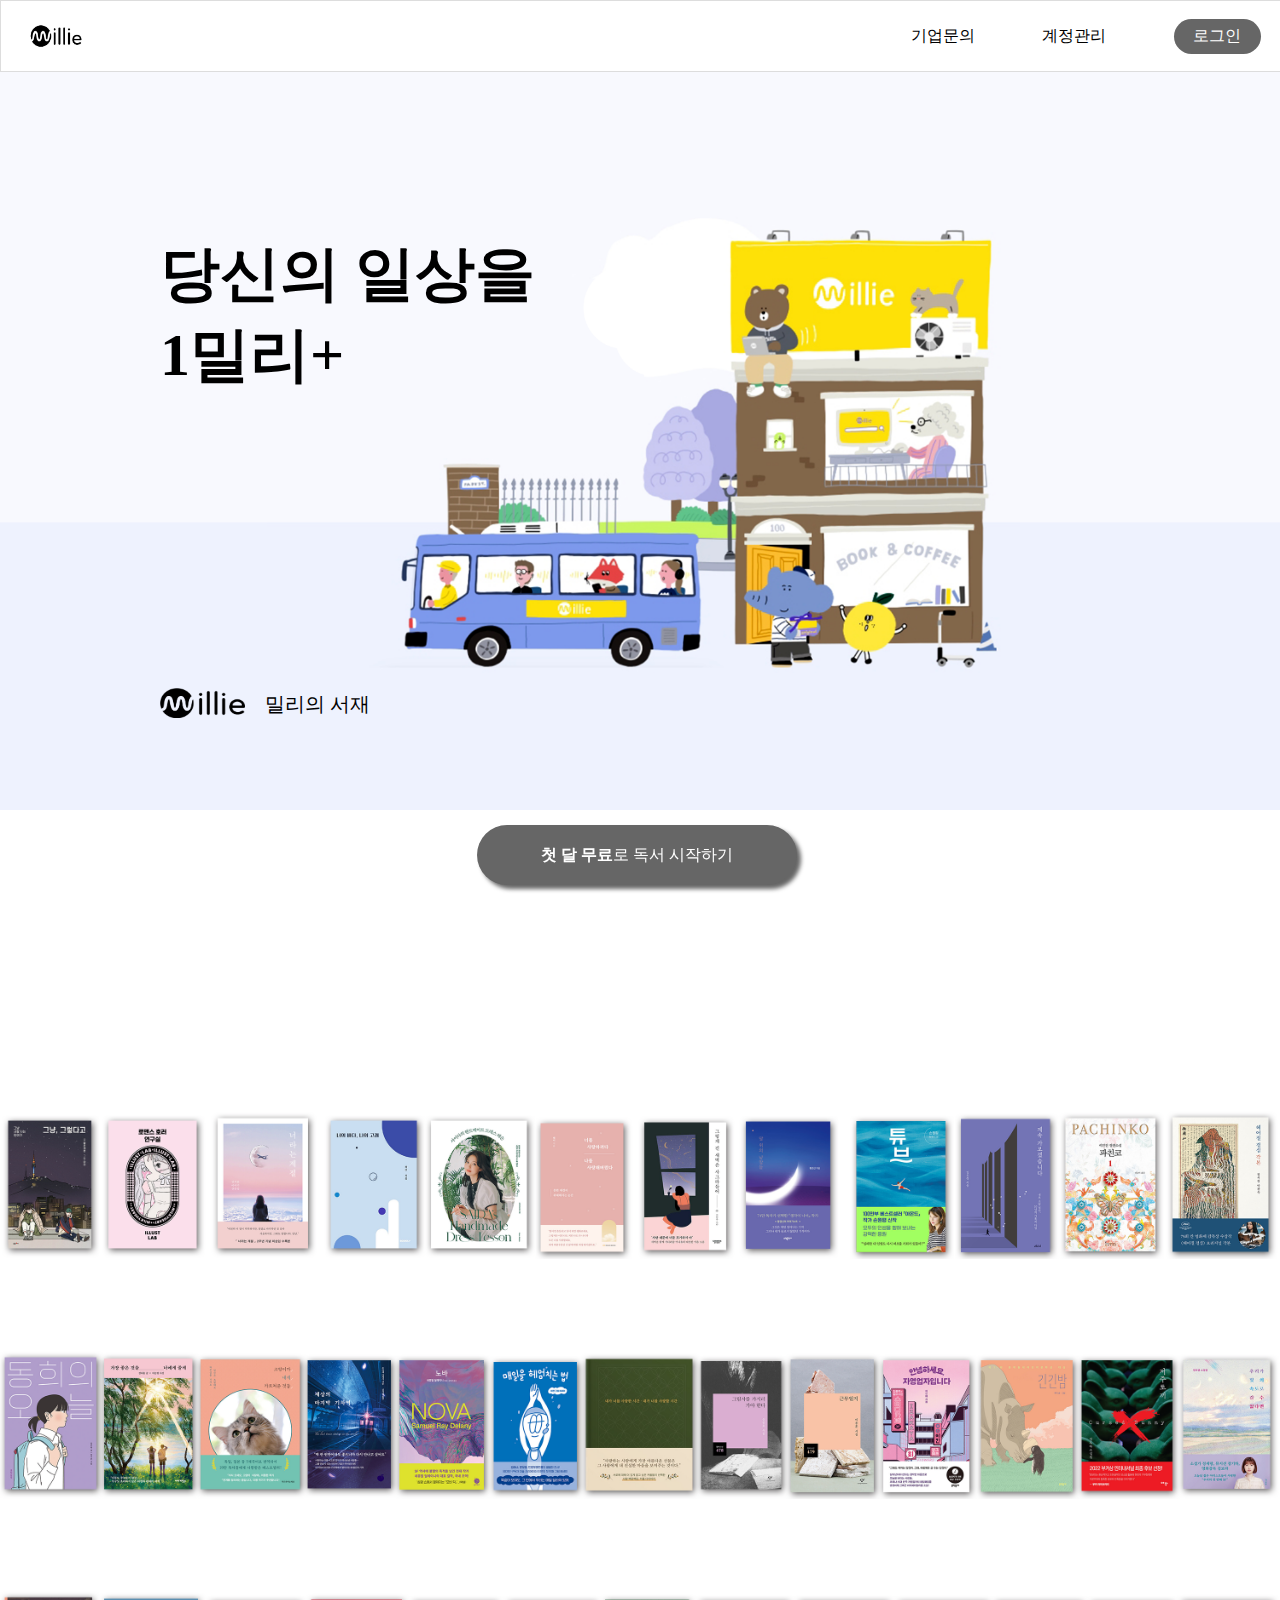
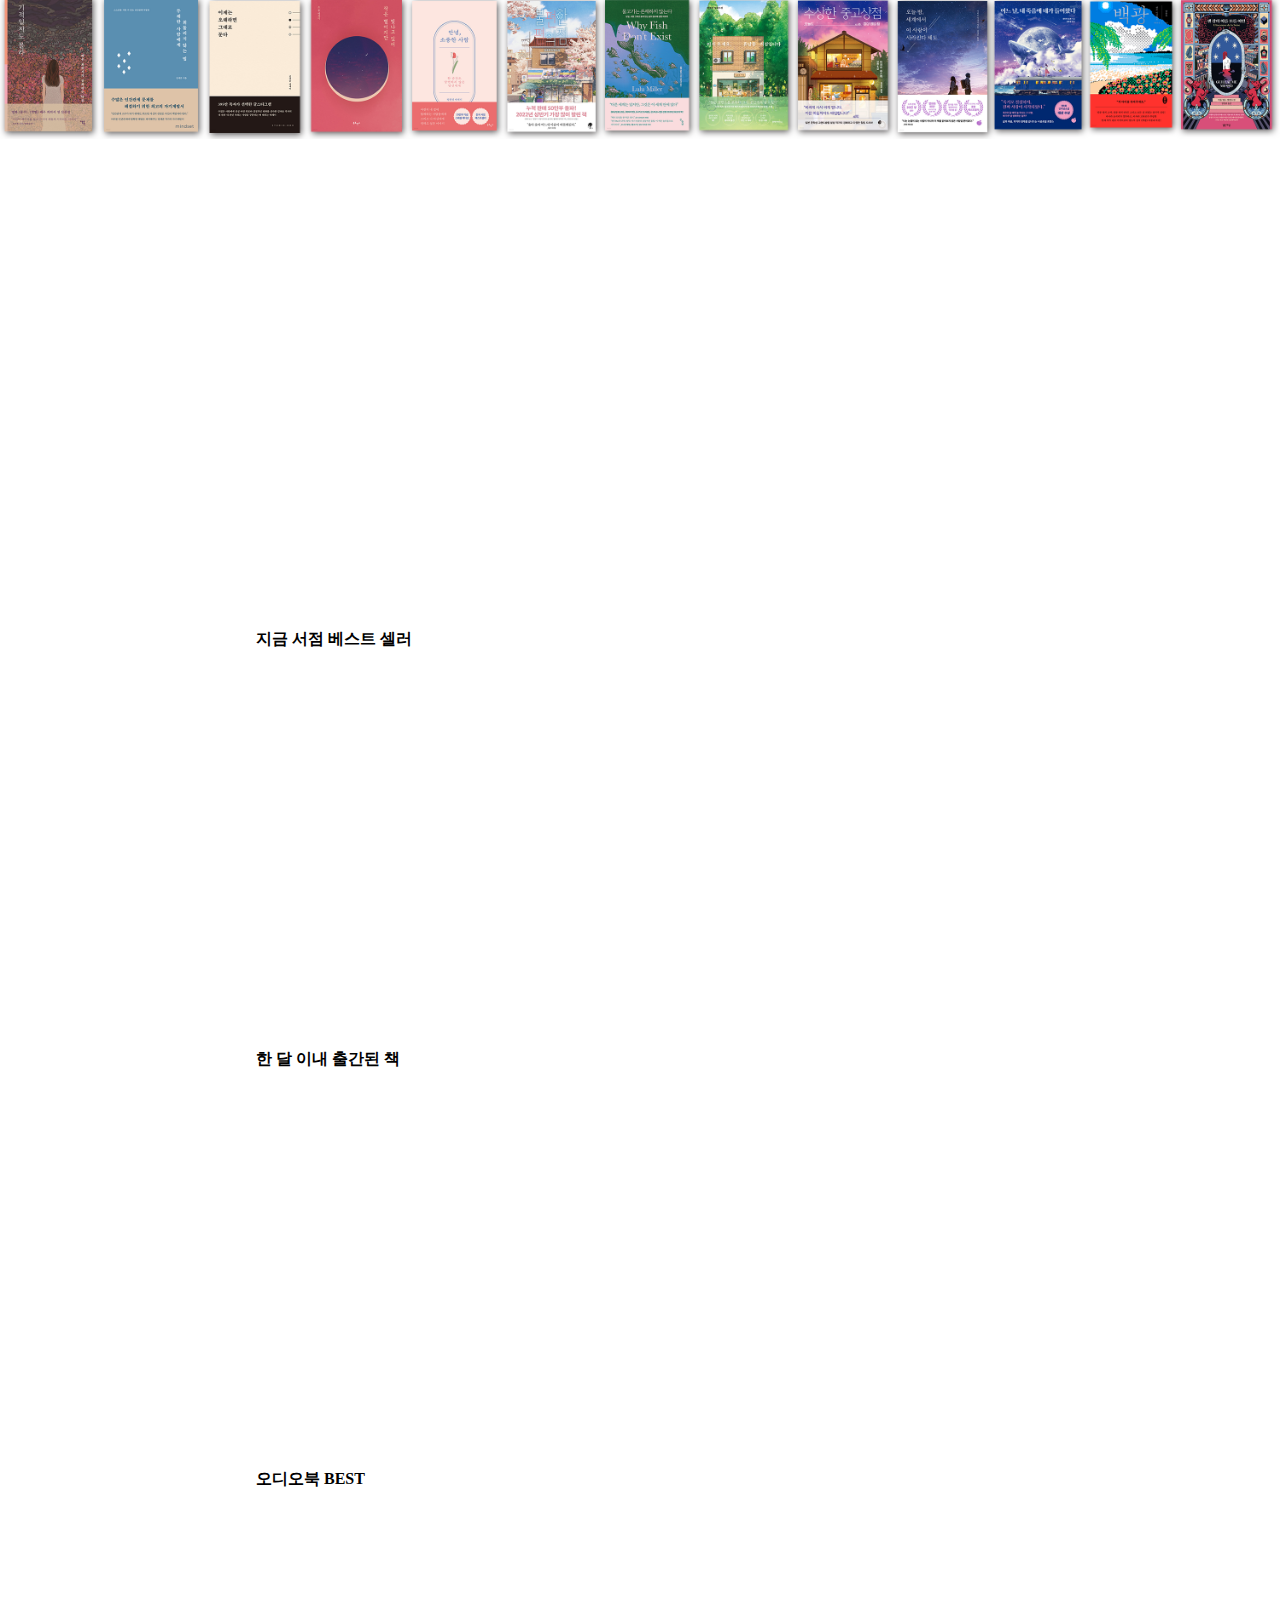
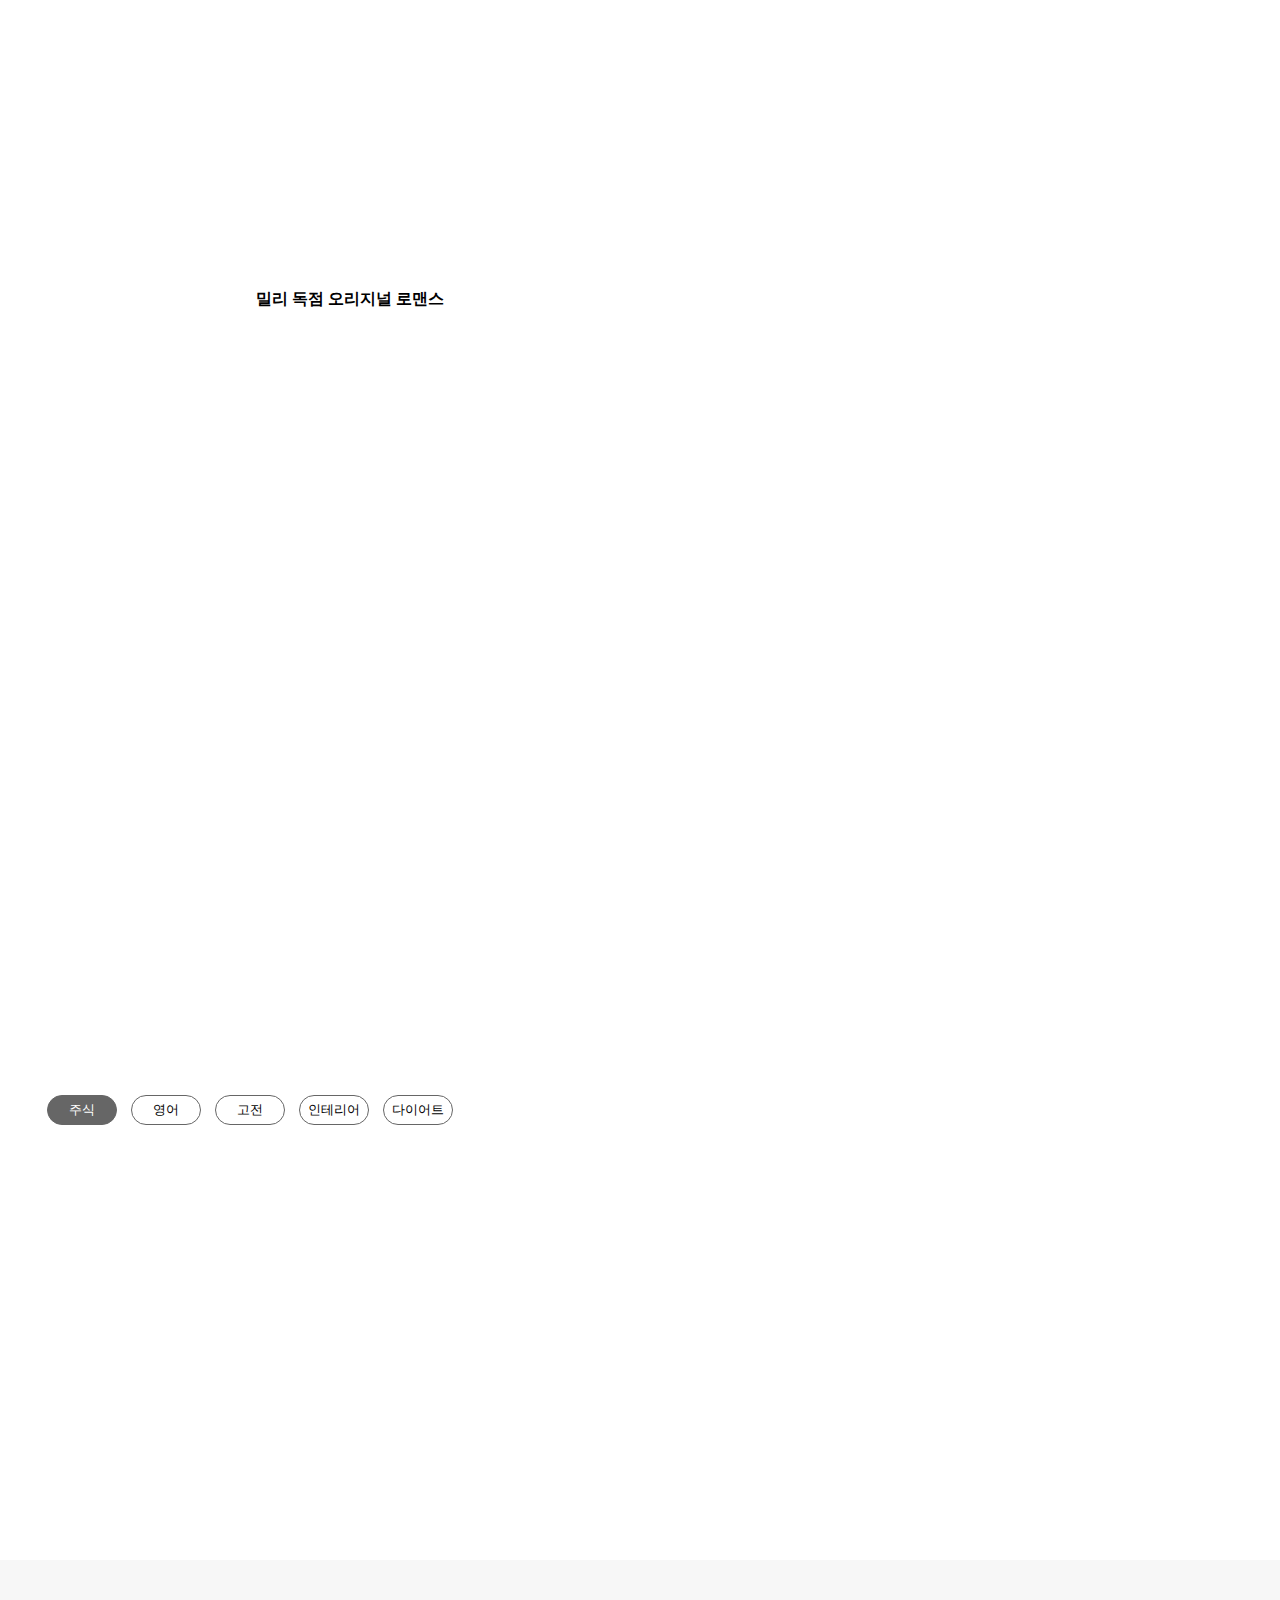
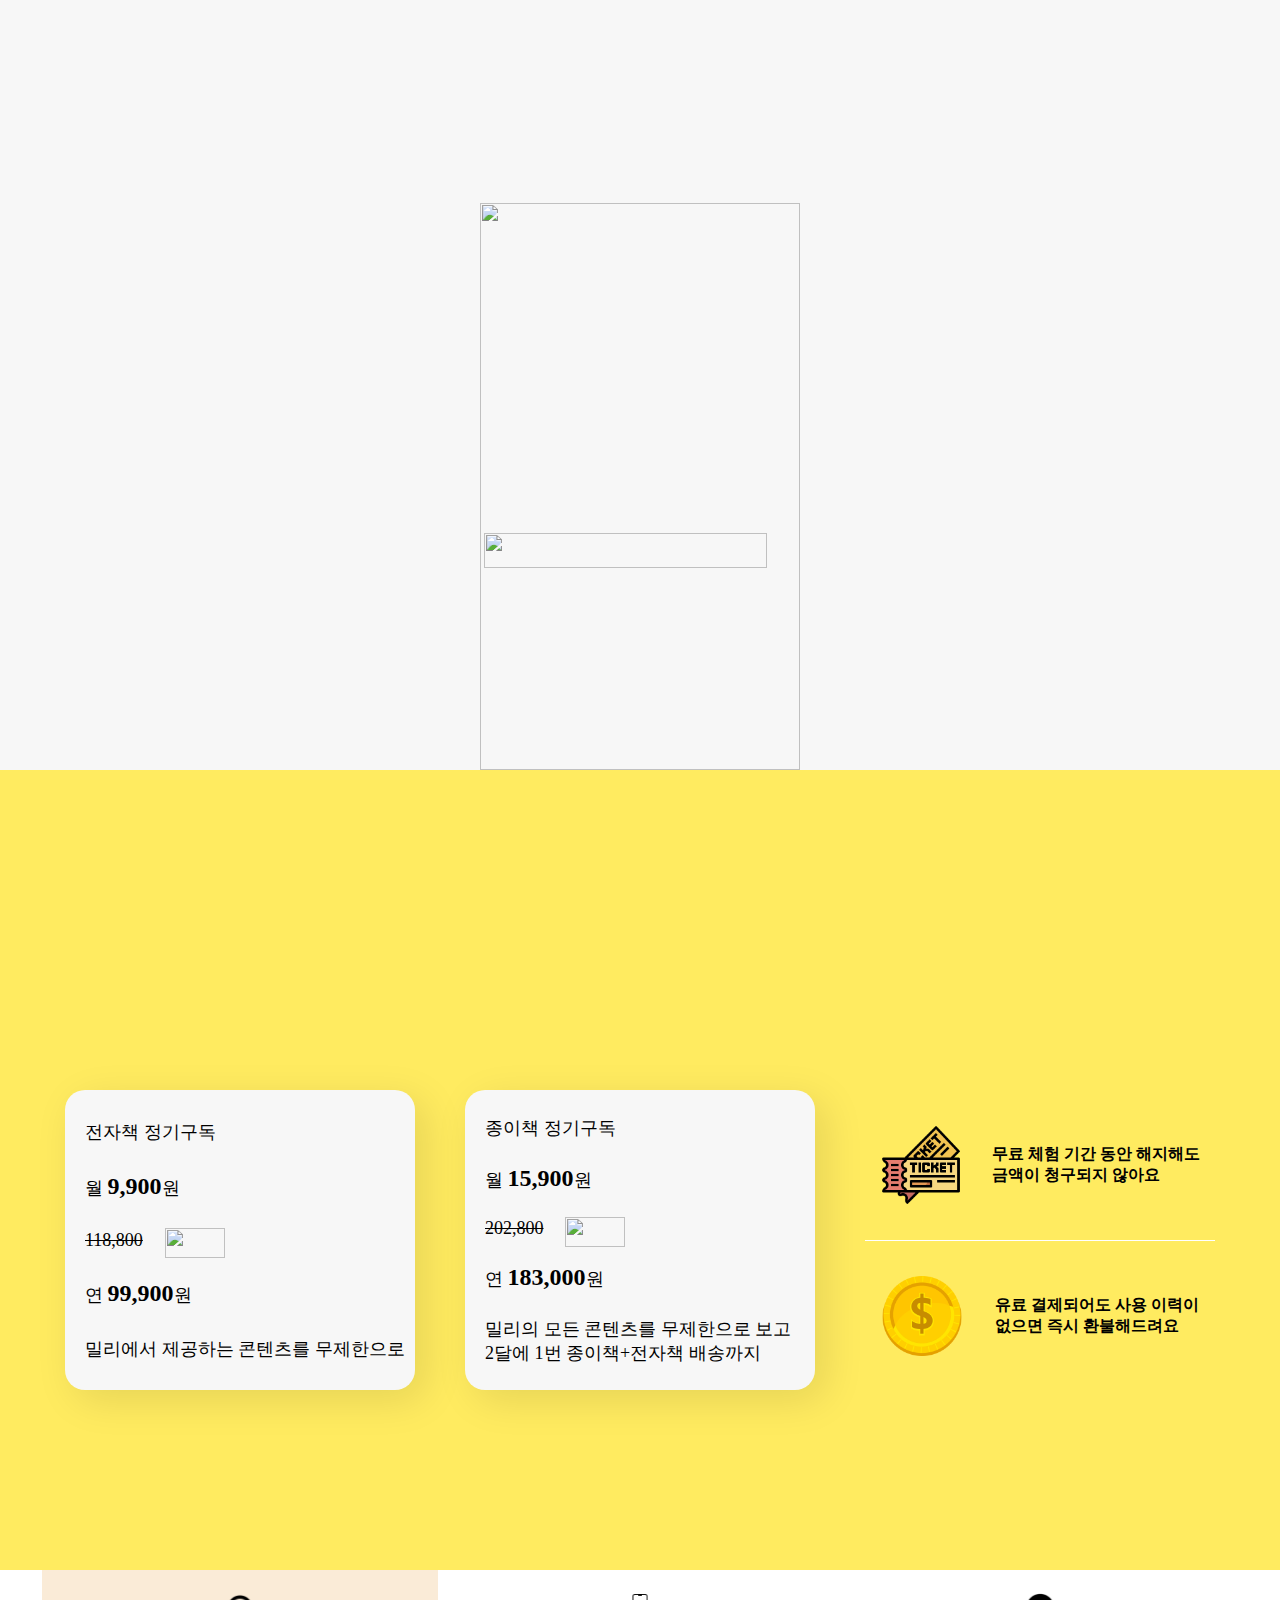
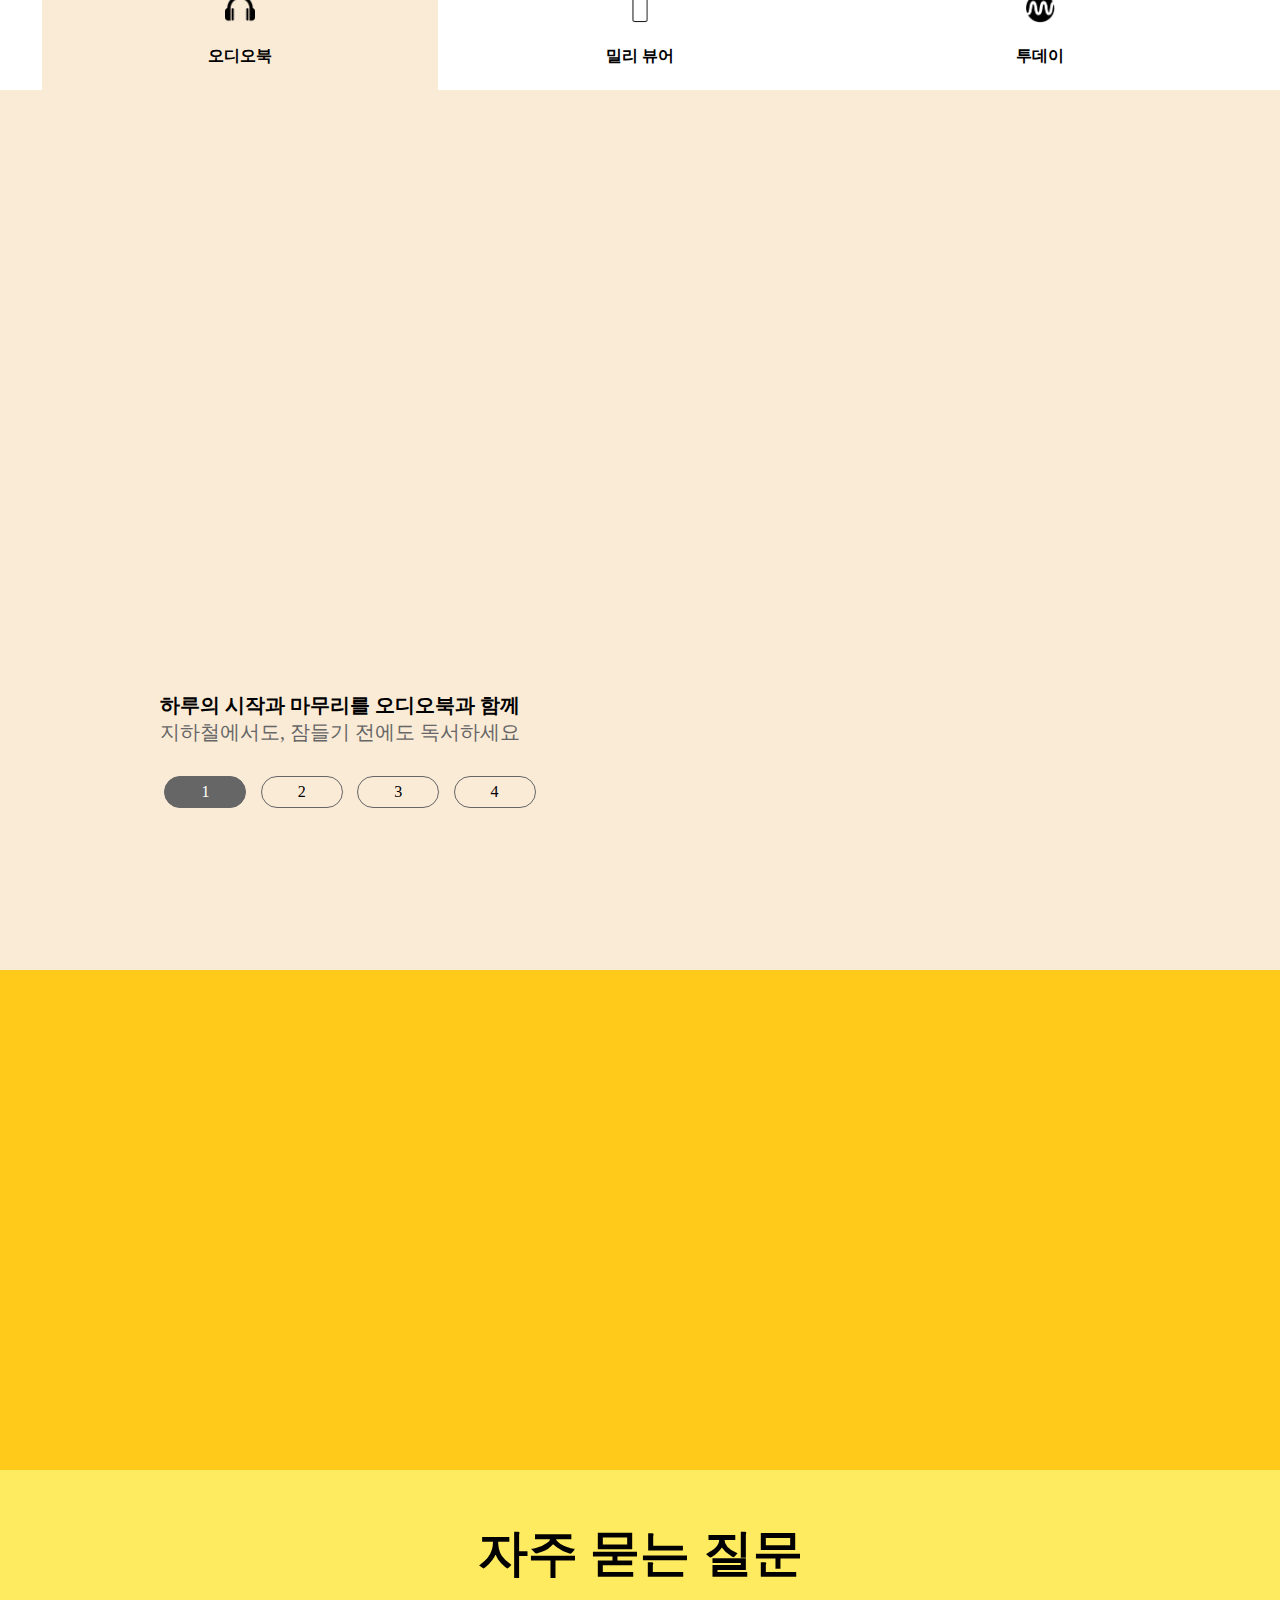
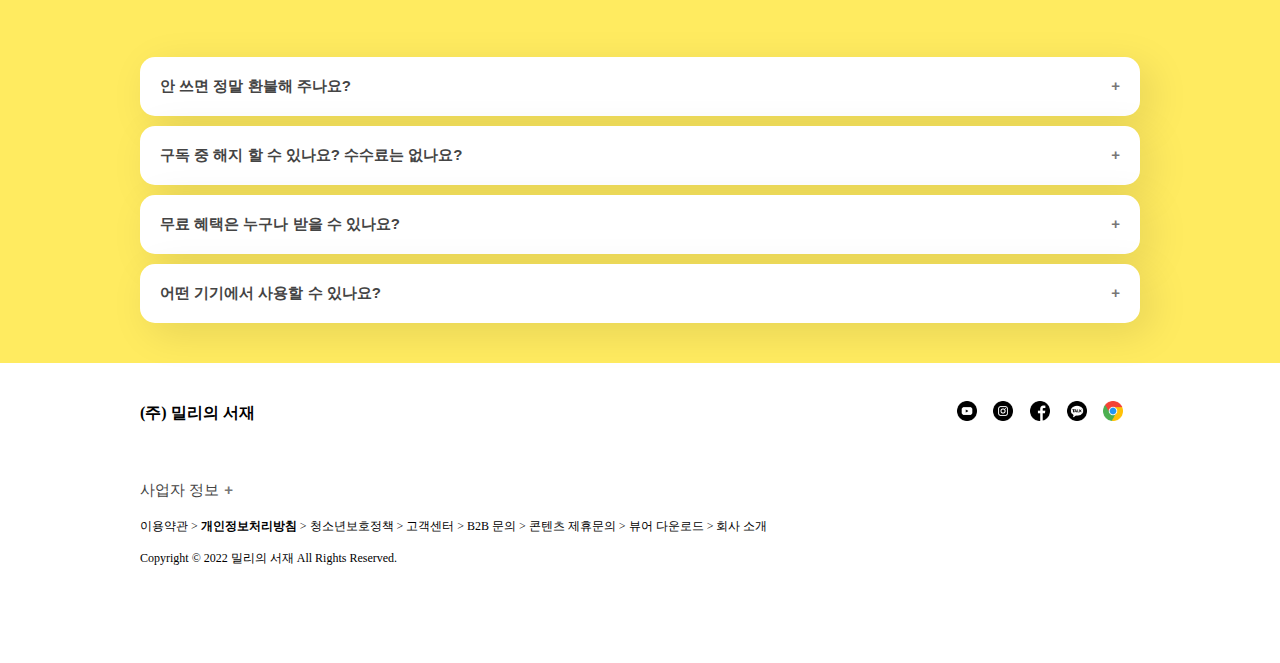
==== commit f5961cb5: "2022.07.26" ====
--- a/index.html
+++ b/index.html
@@ -1,5 +1,5 @@
 <!DOCTYPE html>
-<html lang="en">
+<html lang="Ko">
 
 <head>
     <meta charset="UTF-8">
@@ -8,1924 +8,7 @@
     <title>밀리의 서재</title>
     <link rel="shortcut icon" href="img/stlogo.png">
 
-    <style>
-        @font-face {
-            font-family: 'EarlyFontDiary';
-            src: url('https://cdn.jsdelivr.net/gh/projectnoonnu/noonfonts_220508@1.0/EarlyFontDiary.woff2') format('woff2');
-            font-weight: normal;
-            font-style: normal;
-        }
-
-        @font-face {
-            font-family: 'IM_Hyemin-Bold';
-            src: url('https://cdn.jsdelivr.net/gh/projectnoonnu/noonfonts_2106@1.1/IM_Hyemin-Bold.woff2') format('woff');
-            font-weight: normal;
-            font-style: normal;
-        }
-
-        @font-face {
-            font-family: 'IM_Hyemin-Bold';
-            src: url('https://cdn.jsdelivr.net/gh/projectnoonnu/noonfonts_2106@1.1/IM_Hyemin-Bold.woff2') format('woff');
-            font-weight: normal;
-            font-style: normal;
-        }
-
-
-        @font-face {
-            font-family: 'IM_Hyemin-Regular';
-            src: url('https://cdn.jsdelivr.net/gh/projectnoonnu/noonfonts_2106@1.1/IM_Hyemin-Regular.woff2') format('woff');
-            font-weight: normal;
-            font-style: normal;
-        }
-
-
-
-
-
-
-
-        * {
-            margin: 0;
-            padding: 0;
-        }
-
-        ul,
-        ol,
-        li {
-            list-style: none;
-        }
-
-        html,
-        body {
-            width: 100%;
-            height: 100%;
-        }
-
-        a {
-            text-decoration: none;
-            color: black;
-        }
-
-        button {
-            border: none;
-        }
-
-
-        header {
-            width: 100%;
-            height: 70px;
-            margin: 0 auto;
-            background-color: #fff;
-            z-index: 50;
-            border: 1px solid #ddd;
-            position: fixed;
-        }
-
-        #headbg {
-            width: 100%;
-            height: 100%;
-            margin: 0 auto;
-        }
-
-        .head {
-            width: 70px;
-            height: 100%;
-            float: left;
-            margin: 0 auto;
-            padding-left: 20px;
-        }
-
-        .head img {
-            width: 100%;
-            height: 100%;
-            margin: 0 auto;
-        }
-
-        .ad {
-            width: 350px;
-            height: 100%;
-            float: right;
-            margin: 0 auto;
-            padding-right: 20px;
-            display: flex;
-            flex-direction: row;
-            justify-content: space-between;
-            align-items: center;
-        }
-
-        .ad p {
-            font-size: 16px;
-        }
-
-        .ad a {
-            font-size: 16px;
-            width: 25%;
-            height: 50%;
-            text-align: center;
-            background-color: #666;
-            color: #fff;
-            border-radius: 50px;
-            display: flex;
-            align-items: center;
-            justify-content: center;
-        }
-
-        #slide {
-            width: 100%;
-            height: 90%;
-            background-image: url(img/slide200.png);
-            background-size: cover;
-            background-position: center;
-            display: flex;
-            flex-direction: column;
-            justify-content: space-evenly;
-            align-items: center;
-        }
-
-        .sl {
-            width: 75%;
-            height: 500px;
-            margin: 0 auto;
-            float: left;
-            display: flex;
-            flex-direction: column;
-            justify-content: center;
-            align-items: flex-start;
-            font-family: 'IM_Hyemin-Regular';
-        }
-
-        .sl p:nth-of-type(1) {
-            font-size: 60px;
-            font-weight: bold;
-            color: black;
-            transform: translateY(100px);
-            transition: all 1.5s;
-            opacity: 0;
-        }
-
-        .sl p:nth-of-type(2) {
-            font-size: 40px;
-            transform: translateY(100px);
-            transition: all 2s;
-            opacity: 0;
-        }
-
-        .de {
-            width: 75%;
-            height: 34px;
-            margin: 0 auto;
-            float: left;
-            display: flex;
-            flex-direction: row;
-            justify-content: flex-start;
-            align-items: flex-end;
-            transform: translateY(100px);
-            transition: all 2.5s;
-            opacity: 0;
-        }
-
-        .de img {
-            width: 85px;
-            height: 30px;
-        }
-
-        .de p {
-            font-size: 20px;
-            padding-left: 20px;
-        }
-
-        #fixbg {
-            width: 25%;
-            height: 60px;
-            margin: 0 auto;
-            display: flex;
-            position: fixed;
-            z-index: 50;
-        }
-
-        .fix {
-            width: 100%;
-            height: 100%;
-            margin: 0 auto;
-            background-color: #666;
-            border-radius: 60px;
-            display: flex;
-            box-shadow: 4px 4px 4px #666;
-            position: absolute;
-            bottom: -15px;
-            left: 149%;
-        }
-
-        .fix a {
-            width: 100%;
-            height: 100%;
-            margin: 0 auto;
-            color: #fff;
-            display: flex;
-            justify-content: center;
-            align-items: center;
-        }
-
-        .fix a b {
-            font-weight: bold;
-        }
-
-        #anfy {
-            width: 100%;
-            height: 250px;
-            margin: 0 auto;
-        }
-
-        .an {
-            width: 1200px;
-            height: 100%;
-            margin: 0 auto;
-            display: flex;
-            flex-direction: column;
-            justify-content: flex-end;
-        }
-
-        .an p:nth-of-type(1) {
-            text-align: center;
-            font-size: 40px;
-            font-weight: bold;
-            transform: translateY(100px);
-            transition: all 2s;
-            opacity: 0;
-        }
-
-        .an p:nth-of-type(2) {
-            text-align: center;
-            font-size: 25px;
-            color: #666;
-            transform: translateY(100px);
-            transition: all 2.5s;
-            opacity: 0;
-        }
-
-        #clip {
-            width: 100%;
-            height: 80%;
-            margin: 0 auto;
-            display: flex;
-            align-items: center;
-            flex-direction: column;
-            justify-content: space-evenly;
-        }
-
-
-
-        #clip .slide1 {
-            height: 220px;
-            width: 100%;
-            background-image: url(img/slide1.png);
-            background-repeat: repeat-x;
-            background-size: 3000px;
-            -webkit-animation-name: slide_left;
-            animation-name: slide_left;
-            -webkit-animation-duration: 100s;
-            animation-duration: 100s;
-            -webkit-animation-iteration-count: infinite;
-            animation-iteration-count: infinite;
-            -webkit-animation-timing-function: linear;
-            animation-timing-function: linear;
-            margin-top: 50px;
-            background-size: contain;
-            display: flex;
-        }
-
-
-
-        #clip .slide2 {
-            height: 220px;
-            width: 100%;
-            background-image: url(img/slide2.png);
-            background-repeat: repeat-x;
-            background-size: 3000px;
-            -webkit-animation-name: slide_right;
-            animation-name: slide_right;
-            -webkit-animation-duration: 100s;
-            animation-duration: 100s;
-            -webkit-animation-iteration-count: infinite;
-            animation-iteration-count: infinite;
-            -webkit-animation-timing-function: linear;
-            animation-timing-function: linear;
-            margin-top: 50px;
-            background-size: contain;
-            display: flex;
-        }
-
-
-        #clip .slide3 {
-            height: 220px;
-            width: 100%;
-            background-image: url(img/slide3.png);
-            background-repeat: repeat-x;
-            background-size: 3000px;
-            -webkit-animation-name: slide_left;
-            animation-name: slide_left;
-            -webkit-animation-duration: 100s;
-            animation-duration: 100s;
-            -webkit-animation-iteration-count: infinite;
-            animation-iteration-count: infinite;
-            -webkit-animation-timing-function: linear;
-            animation-timing-function: linear;
-            margin-top: 50px;
-            background-size: contain;
-            display: flex;
-        }
-
-        @-webkit-keyframes slide_left {
-            from {
-                background-position: 0px;
-            }
-
-            to {
-                background-position: -3000px;
-            }
-        }
-
-        @keyframes slide_left {
-            from {
-                background-position: 0px;
-            }
-
-            to {
-                background-position: -3000px;
-            }
-        }
-
-        @-webkit-keyframes slide_right {
-            from {
-                background-position: -3000px;
-            }
-
-            to {
-                background-position: 0px;
-            }
-        }
-
-        @keyframes slide_right {
-            from {
-                background-position: -3000px;
-            }
-
-            to {
-                background-position: 0px;
-            }
-        }
-
-        #anwpgks {
-            width: 50%;
-            height: 400px;
-            margin: 0 auto;
-            display: flex;
-            flex-direction: column;
-            align-items: center;
-            justify-content: center;
-            text-align: center;
-            transform: translateY(100px);
-            transition: all 2.5s;
-            opacity: 0;
-        }
-
-        #anwpgks p:nth-of-type(1) {
-            font-size: 50px;
-            font-weight: bold;
-            color: black;
-        }
-
-        #anwpgks p:nth-of-type(2) {
-            font-size: 30px;
-            color: #666;
-        }
-
-        .qp {
-            width: 60%;
-            height: 70px;
-            margin: 0 auto;
-            font-weight: bold;
-            display: flex;
-            flex-direction: column;
-            justify-content: flex-end;
-        }
-
-        #qptmxm {
-            width: 1200px;
-            height: 350px;
-            margin: 0 auto;
-            text-align: center;
-            display: flex;
-            justify-content: space-evenly;
-            flex-direction: row;
-            align-items: center;
-        }
-
-        .box1 {
-            width: 100%;
-            display: flex;
-            flex-direction: column;
-            justify-content: center;
-            align-items: center;
-            transform: translateY(0px);
-            transition: all 1s;
-            opacity: 0;
-            transform: scale(0.5);
-        }
-
-        .box1 img {
-            box-shadow: 5px 5px 5px 2px #ddd;
-        }
-
-
-        .qp2 {
-            width: 60%;
-            height: 70px;
-            margin: 0 auto;
-            display: flex;
-            font-weight: bold;
-            flex-direction: column;
-            justify-content: flex-end;
-        }
-
-        #qptmxm2 {
-            width: 1200px;
-            height: 350px;
-            margin: 0 auto;
-            display: flex;
-            justify-content: space-evenly;
-            flex-direction: row;
-            align-items: center;
-        }
-
-        .box2 {
-            width: 100%;
-            text-align: center;
-            display: flex;
-            flex-direction: column;
-            justify-content: center;
-            align-items: center;
-            transform: translateY(0px);
-            transition: all 1s;
-            opacity: 0;
-            transform: scale(0.5);
-        }
-
-        .box2 img {
-            box-shadow: 5px 5px 5px 2px #ddd;
-        }
-
-        .qp3 {
-            width: 60%;
-            height: 70px;
-            margin: 0 auto;
-            display: flex;
-            font-weight: bold;
-            flex-direction: column;
-            justify-content: flex-end;
-        }
-
-        #qptmxm3 {
-            width: 1200px;
-            height: 350px;
-            margin: 0 auto;
-            display: flex;
-            justify-content: space-evenly;
-            flex-direction: row;
-            align-items: center;
-        }
-
-        .box3 {
-            width: 100%;
-            display: flex;
-            flex-direction: column;
-            justify-content: center;
-            align-items: center;
-            text-align: center;
-            transform: translateY(0px);
-            transition: all 1s;
-            opacity: 0;
-            transform: scale(0.5);
-        }
-
-
-        .box3 img {
-            box-shadow: 5px 5px 5px 2px #ddd;
-        }
-
-        .qp4 {
-            width: 60%;
-            height: 70px;
-            margin: 0 auto;
-            display: flex;
-            font-weight: bold;
-            flex-direction: column;
-            justify-content: flex-end;
-        }
-
-        #qptmxm4 {
-            width: 1200px;
-            height: 350px;
-            margin: 0 auto;
-            display: flex;
-            justify-content: space-evenly;
-            flex-direction: row;
-            align-items: center;
-        }
-
-        .box4 {
-            width: 100%;
-            display: flex;
-            flex-direction: column;
-            justify-content: center;
-            align-items: center;
-            text-align: center;
-            transform: translateY(0px);
-            transition: all 1s;
-            opacity: 0;
-            transform: scale(0.5);
-        }
-
-
-        .box4 img {
-            box-shadow: 5px 5px 5px 2px #ddd;
-        }
-
-
-        #rhkstla {
-            width: 70%;
-            height: 400px;
-            margin: 0 auto;
-            display: flex;
-            flex-direction: column;
-            align-items: center;
-            justify-content: center;
-            text-align: center;
-            transform: translateY(100px);
-            transition: all 2.5s;
-            opacity: 0;
-        }
-
-        #rhkstla p:nth-of-type(1) {
-            font-size: 50px;
-            font-weight: bold;
-            color: black;
-        }
-
-        #rhkstla p:nth-of-type(2) {
-            font-size: 20px;
-            color: #666;
-        }
-
-        #sihibg {
-            width: 1200px;
-            height: 500px;
-            margin: 0 auto;
-        }
-
-        .but {
-            width: 35%;
-            height: 100px;
-            display: flex;
-            justify-content: space-around;
-            align-items: center;
-        }
-
-        /* .but a {width: 70px; height: 30px; border-radius: 50px; background-color: white; 
-    border-radius: 50px; border: 1px solid #666;  display: flex; justify-content: space-around;
-    align-items: center;}  */
-        .but button {
-            width: 70px;
-            height: 30px;
-            border-radius: 50px;
-            background-color: white;
-            border-radius: 50px;
-            border: 1px solid #666;
-            display: flex;
-            justify-content: space-around;
-            align-items: center;
-        }
-
-        .sihi1 {
-            width: 100%;
-            height: 400px;
-            margin: 0 auto;
-            display: flex;
-            justify-content: space-around;
-            align-items: center;
-        }
-
-        .box5 {
-            width: 100%;
-            display: flex;
-            flex-direction: column;
-            justify-content: center;
-            align-items: center;
-            text-align: center;
-            transform: translateY(0px);
-            transition: all 1s;
-            opacity: 0;
-            transform: scale(0.5);
-        }
-
-
-        .box5 img {
-            box-shadow: 5px 5px 5px 2px #ddd;
-        }
-
-        .sihi2 {
-            width: 100%;
-            height: 400px;
-            margin: 0 auto;
-            display: none;
-            display: flex;
-            justify-content: space-around;
-            align-items: center;
-        }
-
-        .box6 {
-            width: 100%;
-            display: flex;
-            flex-direction: column;
-            justify-content: center;
-            align-items: center;
-            text-align: center;
-            transform: translateY(0px);
-            transition: all 1s;
-            opacity: 0;
-            transform: scale(0.5);
-        }
-
-
-        .box6 img {
-            box-shadow: 5px 5px 5px 2px #ddd;
-        }
-
-        .sihi3 {
-            width: 100%;
-            height: 400px;
-            margin: 0 auto;
-            display: none;
-            display: flex;
-            justify-content: space-around;
-            align-items: center;
-        }
-
-        .box7 {
-            width: 100%;
-            display: flex;
-            flex-direction: column;
-            justify-content: center;
-            align-items: center;
-            text-align: center;
-            transform: translateY(0px);
-            transition: all 1s;
-            opacity: 0;
-            transform: scale(0.5);
-        }
-
-
-        .box7 img {
-            box-shadow: 5px 5px 5px 2px #ddd;
-        }
-
-        .sihi4 {
-            width: 100%;
-            height: 400px;
-            margin: 0 auto;
-            display: none;
-            display: flex;
-            justify-content: space-around;
-            align-items: center;
-        }
-
-        .box8 {
-            width: 100%;
-            display: flex;
-            flex-direction: column;
-            justify-content: center;
-            align-items: center;
-            text-align: center;
-            transform: translateY(0px);
-            transition: all 1s;
-            opacity: 0;
-            transform: scale(0.5);
-        }
-
-
-        .box8 img {
-            box-shadow: 5px 5px 5px 2px #ddd;
-        }
-
-        .sihi5 {
-            width: 100%;
-            height: 400px;
-            margin: 0 auto;
-            display: none;
-            display: flex;
-            justify-content: space-around;
-            align-items: center;
-        }
-
-        .box9 {
-            width: 100%;
-            display: flex;
-            flex-direction: column;
-            justify-content: center;
-            align-items: center;
-            text-align: center;
-            transform: translateY(0px);
-            transition: all 1s;
-            opacity: 0;
-            transform: scale(0.5);
-        }
-
-        .box9 img {
-            box-shadow: 5px 5px 5px 2px #ddd;
-        }
-
-
-        #ekdtlsdl {
-            width: 100%;
-            height: 90%;
-            background-color: #f7f7f7;
-        }
-
-        .tt {
-            width: 100%;
-            height: 30%;
-            margin: 0 auto;
-            display: flex;
-            flex-direction: column;
-            justify-content: center;
-            align-items: center;
-            transform: translateY(100px);
-            transition: all 2.5s;
-            opacity: 0;
-        }
-
-        .tt p:nth-of-type(1) {
-            text-align: center;
-            font-size: 40px;
-            font-weight: bold;
-        }
-
-        .tt p:nth-of-type(2) {
-            text-align: center;
-            font-size: 20px;
-            color: #666;
-        }
-
-
-        .phon {
-            width: 25%;
-            height: 70%;
-            margin: 0 auto;
-            position: relative;
-        }
-
-        .phon img:nth-of-type(1) {
-            width: 100%;
-            height: 100%;
-        }
-
-        .phon img:nth-of-type(2) {
-            width: 94%;
-            height: 25%;
-            position: absolute;
-            z-index: 1;
-            top: 330px;
-            left: 4px;
-        }
-
-        .phon img:nth-of-type(3) {
-            width: 35%;
-            height: 28%;
-            position: absolute;
-            z-index: 1;
-            top: 388px;
-            left: -300px;
-            transform: translateY(0px);
-            transition: all 1s;
-            opacity: 0;
-            transform: scale(0.5);
-        }
-
-        .phon img:nth-of-type(4) {
-            width: 35%;
-            height: 28%;
-            position: absolute;
-            z-index: 1;
-            top: 100px;
-            left: -200px;
-            transform: translateY(0px);
-            transition: all 1.5s;
-            opacity: 0;
-            transform: scale(0.5);
-        }
-
-        .phon img:nth-of-type(5) {
-            width: 35%;
-            height: 28%;
-            position: absolute;
-            z-index: 1;
-            top: 388px;
-            right: -300px;
-            transform: translateY(0px);
-            transition: all 2s;
-            opacity: 0;
-            transform: scale(0.5);
-        }
-
-        .phon img:nth-of-type(6) {
-            width: 35%;
-            height: 28%;
-            position: absolute;
-            z-index: 1;
-            top: 100px;
-            right: -200px;
-            transform: translateY(0px);
-            transition: all 2.5s;
-            opacity: 0;
-            transform: scale(0.5);
-        }
-
-
-        #djswpemsbg {
-            width: 100%;
-            height: 800px;
-            margin: 0 auto;
-            background-color: #ffeb60;
-        }
-
-        .djswpems {
-            width: 1200px;
-            height: 40%;
-            margin: 0 auto;
-        }
-
-        .dj1 {
-            width: 100%;
-            height: 100%;
-            margin: 0 auto;
-            display: flex;
-            flex-direction: column;
-            justify-content: center;
-            align-items: center;
-            transform: translateY(100px);
-            transition: all 2.5s;
-            opacity: 0;
-        }
-
-        .dj1 p:nth-of-type(1) {
-            text-align: center;
-            font-size: 40px;
-            font-weight: bold;
-        }
-
-        .dj1 p:nth-of-type(2) {
-            text-align: center;
-            font-size: 20px;
-            color: #666;
-        }
-
-        .dj2 {
-            width: 100%;
-            height: 60%;
-            margin: 0 auto;
-            display: flex;
-        }
-
-        .dj2_1 {
-            width: 350px;
-            height: 300px;
-            margin: 0 auto;
-            background-color: #f7f7f7;
-            border-radius: 20px;
-            box-shadow: 10px 10px 40px rgb(0 0 0 / 10%);
-            display: flex;
-            flex-direction: column;
-            justify-content: space-evenly;
-            align-items: flex-start;
-            position: relative;
-        }
-
-        .dj2_1 img {
-            width: 60px;
-            height: 30px;
-            position: absolute;
-            top: 138px;
-            left: 100px;
-        }
-
-        .dj2_1 p {
-            padding-left: 20px;
-            font-size: 18px;
-        }
-
-        .dj2_1 p b {
-            font-size: 24px;
-        }
-
-        .dj2_2 {
-            width: 350px;
-            height: 300px;
-            margin: 0 auto;
-            background-color: #f7f7f7;
-            border-radius: 20px;
-            box-shadow: 10px 10px 40px rgb(0 0 0 / 10%);
-            display: flex;
-            flex-direction: column;
-            justify-content: space-evenly;
-            align-items: flex-start;
-            position: relative;
-        }
-
-        .dj2_2 img {
-            width: 60px;
-            height: 30px;
-            position: absolute;
-            top: 127px;
-            left: 100px;
-        }
-
-        .dj2_2 p {
-            padding-left: 20px;
-            font-size: 18px;
-        }
-
-        .dj2_2 p b {
-            font-size: 24px;
-        }
-
-        .dj2_3 {
-            width: 350px;
-            height: 300px;
-            margin: 0 auto;
-            border-radius: 20px;
-        }
-
-        .dj2_31 {
-            width: 100%;
-            height: 50%;
-            margin: 0 auto;
-            display: flex;
-            justify-content: space-around;
-            align-items: center;
-            border-bottom: 1px solid #fff;
-        }
-
-        .dj2_31 img {
-            width: 80px;
-            height: 80px;
-        }
-
-        .dj2_31 p {
-            font-size: 16px;
-            font-weight: bold;
-        }
-
-        .dj2_32 {
-            width: 100%;
-            height: 50%;
-            margin: 0 auto;
-            display: flex;
-            justify-content: space-around;
-            align-items: center;
-        }
-
-        .dj2_32 img {
-            width: 80px;
-            height: 80px;
-        }
-
-        .dj2_32 p {
-            font-size: 16px;
-            font-weight: bold;
-        }
-
-
-        #dkdlvhs {
-            width: 100%;
-            height: 1000px;
-            margin: 0 auto;
-            background-color: antiquewhite;
-        }
-
-        .tpro {
-            width: 100%;
-            height: 120px;
-            margin: 0 auto;
-            background-color: #fff;
-            display: flex;
-        }
-
-        .tpro ul {
-            width: 1200px;
-            height: 100%;
-            margin: 0 auto;
-            display: flex;
-        }
-
-        .tpro ul li {
-            width: 33%;
-            height: 100%;
-            margin: 0 auto;
-            display: flex;
-            flex-direction: column;
-            align-items: center;
-            justify-content: space-evenly;
-            font-weight: bold;
-        }
-
-        /* .tpro ul li a {width: 33%; height: 100%; margin: 0 auto; } */
-        .tpro ul li img {
-            width: 30px;
-            height: 30px;
-        }
-
-        .dkbg {
-            width: 1200px;
-            height: 880px;
-            margin: 0 auto;
-            display: flex;
-            flex-direction: column;
-            flex-wrap: wrap;
-        }
-
-
-
-
-        .dk1 {
-            width: 50%;
-            height: 440px;
-            float: left;
-            margin: 0 auto;
-        }
-
-        .dk1_1 {
-            width: 100%;
-            height: 100%;
-            display: flex;
-            flex-direction: column;
-            justify-content: center;
-            align-items: flex-start;
-            padding-left: 115px;
-            transform: translateY(100px);
-            transition: all 2.5s;
-            opacity: 0;
-        }
-
-        .dk1_1 img {
-            width: 30px;
-            height: 30px;
-            padding: 10px;
-        }
-
-        .dk1_1 p:nth-of-type(1) {
-            font-size: 50px;
-            padding: 10px;
-            font-weight: bold;
-        }
-
-        .dk1_1 p:nth-of-type(2) {
-            font-size: 20px;
-            padding: 10px;
-        }
-
-
-
-        .dk2 {
-            width: 50%;
-            height: 440px;
-            float: left;
-            margin: 0 auto;
-            display: flex;
-            flex-direction: column;
-            justify-content: center;
-            align-items: center;
-        }
-
-        .dk2_1 p:nth-of-type(1) {
-            font-size: 20px;
-            font-weight: bold;
-        }
-
-        .dk2_1 p:nth-of-type(2) {
-            font-size: 20px;
-            color: #666;
-        }
-
-        .dk2_12 {
-            display: none;
-        }
-
-        .dk2_12 p:nth-of-type(1) {
-            font-size: 20px;
-            font-weight: bold;
-        }
-
-        .dk2_12 p:nth-of-type(2) {
-            font-size: 20px;
-            color: #666;
-        }
-
-        .dk2_13 {
-            display: none;
-        }
-
-        .dk2_13 p:nth-of-type(1) {
-            font-size: 20px;
-            font-weight: bold;
-        }
-
-        .dk2_13 p:nth-of-type(2) {
-            font-size: 20px;
-            color: #666;
-        }
-
-        .dk2_14 {
-            display: none;
-        }
-
-        .dk2_14 p:nth-of-type(1) {
-            font-size: 20px;
-            font-weight: bold;
-        }
-
-        .dk2_14 p:nth-of-type(2) {
-            font-size: 20px;
-            color: #666;
-        }
-
-
-
-
-        .dk2_3 {
-            width: 70%;
-            height: 10%;
-            display: flex;
-        }
-
-        .dk2_3 ul {
-            width: 100%;
-            height: 100%;
-            padding-left: 20px;
-            display: flex;
-            align-items: flex-end;
-            justify-content: space-evenly;
-        }
-
-        .dk2_3 ul li {
-            width: 80px;
-            height: 30px;
-            border: 1px solid #666;
-            border-radius: 50px;
-            display: flex;
-            justify-content: center;
-            align-items: center;
-        }
-
-        /* .dk2_3 ul li a {fon} */
-        .dk3 {
-            width: 50%;
-            height: 880px;
-            float: right;
-            margin: 0 auto;
-            display: flex;
-            justify-content: center;
-            align-items: center;
-            position: relative;
-            transform: translateY(100px);
-            transition: all 2.5s;
-            opacity: 0;
-        }
-
-        .dk3 img:nth-of-type(1) {
-            width: 55%;
-            height: 80%;
-            z-index: 10;
-            position: absolute;
-        }
-
-        .dk3 img:nth-of-type(2) {
-            width: 55%;
-            height: 80%;
-            z-index: 1;
-            position: absolute;
-            border-radius: 55px;
-        }
-
-        .dk3 video {
-            width: 55%;
-            height: 80%;
-            z-index: 1;
-            position: absolute;
-            border-radius: 55px;
-            display: none;
-        }
-
-        .dk3 img:nth-of-type(3) {
-            width: 55%;
-            height: 80%;
-            z-index: 1;
-            position: absolute;
-            border-radius: 55px;
-            display: none;
-        }
-
-        .dk3 img:nth-of-type(4) {
-            width: 55%;
-            height: 80%;
-            z-index: 1;
-            position: absolute;
-            border-radius: 55px;
-            display: none;
-        }
-
-
-
-
-
-
-
-
-
-        .dkbg2 {
-            width: 1200px;
-            height: 880px;
-            margin: 0 auto;
-            display: flex;
-            flex-direction: column;
-            flex-wrap: wrap;
-            background-color: antiquewhite;
-        }
-
-
-
-
-        .dk12 {
-            width: 50%;
-            height: 440px;
-            float: left;
-            margin: 0 auto;
-        }
-
-        .dk1_12 {
-            width: 100%;
-            height: 100%;
-            display: flex;
-            flex-direction: column;
-            justify-content: center;
-            align-items: flex-start;
-            padding-left: 115px;
-            transform: translateY(100px);
-            transition: all 2.5s;
-            opacity: 0;
-        }
-
-        .dk1_12 img {
-            width: 30px;
-            height: 30px;
-            padding: 10px;
-        }
-
-        .dk1_12 p:nth-of-type(1) {
-            font-size: 50px;
-            padding: 10px;
-            font-weight: bold;
-        }
-
-        .dk1_12 p:nth-of-type(2) {
-            font-size: 20px;
-            padding: 10px;
-        }
-
-
-
-        .dk22 {
-            width: 50%;
-            height: 440px;
-            float: left;
-            margin: 0 auto;
-            display: flex;
-            flex-direction: column;
-            justify-content: center;
-            align-items: center;
-        }
-
-        .dk2_12 p:nth-of-type(1) {
-            font-size: 20px;
-            font-weight: bold;
-        }
-
-        .dk2_12 p:nth-of-type(2) {
-            font-size: 20px;
-            color: #666;
-        }
-
-        .dk2_122 {
-            display: none;
-        }
-
-        .dk2_122 p:nth-of-type(1) {
-            font-size: 20px;
-            font-weight: bold;
-        }
-
-        .dk2_122 p:nth-of-type(2) {
-            font-size: 20px;
-            color: #666;
-        }
-
-        .dk2_132 {
-            display: none;
-        }
-
-        .dk2_132 p:nth-of-type(1) {
-            font-size: 20px;
-            font-weight: bold;
-        }
-
-        .dk2_132 p:nth-of-type(2) {
-            font-size: 20px;
-            color: #666;
-        }
-
-        .dk2_142 {
-            display: none;
-        }
-
-        .dk2_142 p:nth-of-type(1) {
-            font-size: 20px;
-            font-weight: bold;
-        }
-
-        .dk2_142 p:nth-of-type(2) {
-            font-size: 20px;
-            color: #666;
-        }
-
-
-
-
-        .dk2_32 {
-            width: 70%;
-            height: 10%;
-            display: flex;
-        }
-
-        .dk2_32 ul {
-            width: 100%;
-            height: 100%;
-            padding-left: 20px;
-            display: flex;
-            align-items: flex-end;
-            justify-content: space-evenly;
-        }
-
-        .dk2_32 ul li {
-            width: 80px;
-            height: 30px;
-            border: 1px solid #666;
-            border-radius: 50px;
-            display: flex;
-            justify-content: center;
-            align-items: center;
-        }
-
-        /* .dk2_3 ul li a {fon} */
-        .dk32 {
-            width: 50%;
-            height: 880px;
-            float: right;
-            margin: 0 auto;
-            display: flex;
-            justify-content: center;
-            align-items: center;
-            position: relative;
-            transform: translateY(100px);
-            transition: all 2.5s;
-            opacity: 0;
-        }
-
-        .dk32 img:nth-of-type(1) {
-            width: 55%;
-            height: 80%;
-            z-index: 10;
-            position: absolute;
-        }
-
-        .dk32 img:nth-of-type(2) {
-            width: 55%;
-            height: 80%;
-            z-index: 1;
-            position: absolute;
-            border-radius: 55px;
-        }
-
-        .dk32 video {
-            width: 55%;
-            height: 80%;
-            z-index: 1;
-            position: absolute;
-            border-radius: 55px;
-            display: none;
-        }
-
-        .dk32 img:nth-of-type(3) {
-            width: 55%;
-            height: 80%;
-            z-index: 1;
-            position: absolute;
-            border-radius: 55px;
-            display: none;
-        }
-
-        .dk32 img:nth-of-type(4) {
-            width: 55%;
-            height: 80%;
-            z-index: 1;
-            position: absolute;
-            border-radius: 55px;
-            display: none;
-        }
-
-
-
-
-
-
-
-        .dkbg3 {
-            width: 1200px;
-            height: 880px;
-            margin: 0 auto;
-            display: flex;
-            flex-direction: column;
-            flex-wrap: wrap;
-        }
-
-
-
-
-        .dk13 {
-            width: 50%;
-            height: 440px;
-            float: left;
-            margin: 0 auto;
-        }
-
-        .dk1_13 {
-            width: 100%;
-            height: 100%;
-            display: flex;
-            flex-direction: column;
-            justify-content: center;
-            align-items: flex-start;
-            padding-left: 115px;
-            transform: translateY(100px);
-            transition: all 2.5s;
-            opacity: 0;
-        }
-
-        .dk1_13 img {
-            width: 30px;
-            height: 30px;
-            padding: 10px;
-        }
-
-        .dk1_13 p:nth-of-type(1) {
-            font-size: 50px;
-            padding: 10px;
-            font-weight: bold;
-        }
-
-        .dk1_13 p:nth-of-type(2) {
-            font-size: 20px;
-            padding: 10px;
-        }
-
-
-
-        .dk23 {
-            width: 50%;
-            height: 440px;
-            float: left;
-            margin: 0 auto;
-            display: flex;
-            flex-direction: column;
-            justify-content: center;
-            align-items: center;
-        }
-
-        .dk2_13 p:nth-of-type(1) {
-            font-size: 20px;
-            font-weight: bold;
-        }
-
-        .dk2_13 p:nth-of-type(2) {
-            font-size: 20px;
-            color: #666;
-        }
-
-        .dk2_123 {
-            display: none;
-        }
-
-        .dk2_123 p:nth-of-type(1) {
-            font-size: 20px;
-            font-weight: bold;
-        }
-
-        .dk2_123 p:nth-of-type(2) {
-            font-size: 20px;
-            color: #666;
-        }
-
-        .dk2_133 {
-            display: none;
-        }
-
-        .dk2_133 p:nth-of-type(1) {
-            font-size: 20px;
-            font-weight: bold;
-        }
-
-        .dk2_133 p:nth-of-type(2) {
-            font-size: 20px;
-            color: #666;
-        }
-
-        .dk2_143 {
-            display: none;
-        }
-
-        .dk2_143 p:nth-of-type(1) {
-            font-size: 20px;
-            font-weight: bold;
-        }
-
-        .dk2_143 p:nth-of-type(2) {
-            font-size: 20px;
-            color: #666;
-        }
-
-
-
-
-        .dk2_33 {
-            width: 70%;
-            height: 10%;
-            display: flex;
-        }
-
-        .dk2_33 ul {
-            width: 100%;
-            height: 100%;
-            padding-left: 20px;
-            display: flex;
-            align-items: flex-end;
-            justify-content: space-evenly;
-        }
-
-        .dk2_33 ul li {
-            width: 80px;
-            height: 30px;
-            border: 1px solid #666;
-            border-radius: 50px;
-            display: flex;
-            justify-content: center;
-            align-items: center;
-        }
-
-        /* .dk2_3 ul li a {fon} */
-        .dk33 {
-            width: 50%;
-            height: 880px;
-            float: right;
-            margin: 0 auto;
-            display: flex;
-            justify-content: center;
-            align-items: center;
-            position: relative;
-            transform: translateY(100px);
-            transition: all 2.5s;
-            opacity: 0;
-        }
-
-        .dk33 img:nth-of-type(1) {
-            width: 55%;
-            height: 80%;
-            z-index: 10;
-            position: absolute;
-        }
-
-        .dk33 img:nth-of-type(2) {
-            width: 55%;
-            height: 80%;
-            z-index: 1;
-            position: absolute;
-            border-radius: 55px;
-        }
-
-        .dk33 video {
-            width: 55%;
-            height: 80%;
-            z-index: 1;
-            position: absolute;
-            border-radius: 55px;
-            display: none;
-        }
-
-        .dk33 img:nth-of-type(3) {
-            width: 55%;
-            height: 80%;
-            z-index: 1;
-            position: absolute;
-            border-radius: 55px;
-            display: none;
-        }
-
-        .dk33 img:nth-of-type(4) {
-            width: 55%;
-            height: 80%;
-            z-index: 1;
-            position: absolute;
-            border-radius: 55px;
-            display: none;
-        }
-
-
-
-
-        #ehddudtkd {
-            width: 100%;
-            height: 500px;
-            position: relative;
-            z-index: 1;
-            background-image: url("img/ehrtj.jpg");
-            background-position: center;
-            background-size: cover;
-        }
-
-        .eh {
-            width: 100%;
-            height: 500px;
-            position: absolute;
-            z-index: 2;
-            background-color: rgb(255, 196, 0);
-            opacity: 0.9;
-        }
-
-        .kd1 {
-            width: 30%;
-            height: 100%;
-            float: left;
-            position: absolute;
-            z-index: 3;
-        }
-
-        .kd1 iframe {
-            width: 400px;
-            height: 400px;
-            position: absolute;
-            z-index: 4;
-            top: -40px;
-            left: 500px;
-        }
-
-        .kd2 {
-            width: 30%;
-            height: 100%;
-            float: right;
-            position: absolute;
-            z-index: 3;
-            right: 10%;
-            display: flex;
-            flex-direction: column;
-            justify-content: center;
-            align-items: flex-start;
-            text-align: left;
-            transform: translateY(100px);
-            transition: all 2.5s;
-            opacity: 0;
-        }
-
-        .kd2 p:nth-of-type(1) {
-            font-size: 40px;
-            font-weight: bold;
-        }
-
-        .kd2 p:nth-of-type(2) {
-            font-size: 20px;
-            color: #666;
-        }
-
-        #qnabg {
-            width: 100%;
-            height: auto;
-            margin: 0 auto;
-            background: #ffeb60;
-        }
-
-        #qnabg h2 {
-            font-size: 50px;
-            text-align: center;
-            padding: 50px;
-        }
-
-        .te {
-            width: 1000px;
-            height: auto;
-            margin: 0 auto;
-            background: #ffeb60;
-            padding-bottom: 50px;
-        }
-
-
-        .accordion {
-            background-color: white;
-            color: #444;
-            cursor: pointer;
-            padding: 20px;
-            width: 100%;
-            border: none;
-            text-align: left;
-            outline: none;
-            font-size: 15px;
-            transition: 0.4s;
-            border-radius: 15px;
-            margin-top: 20px;
-            box-shadow: 10px 10px 40px rgb(0 0 0 / 10%);
-            font-weight: bold;
-        }
-
-
-
-        .active,
-        .accordion:hover {
-            background-color: white;
-            border-bottom: 1px solid #666;
-            border-width: 30%;
-        }
-
-        .accordion:after {
-            content: '\002B';
-            color: #777;
-            font-weight: bold;
-            float: right;
-            margin-left: 5px;
-
-
-        }
-
-        .active:after {
-            content: "\2212";
-        }
-
-        .panel {
-            padding: 0 18px;
-            background-color: white;
-            max-height: 0;
-            overflow: hidden;
-            transition: max-height 0.2s ease-out;
-            border-radius: 0px 0px 15px 15px;
-            margin-top: -10px;
-            box-shadow: 10px 10px 40px rgb(0 0 0 / 10%);
-
-        }
-
-
-
-        .panel p {
-            padding: 30px;
-        }
-
-        footer {
-            width: 1000px;
-            height: 300px;
-            margin: 0 auto;
-            font-size: 12px;
-        }
-
-        #foo {
-            width: 1000px;
-            height: 100px;
-            margin: 0 auto;
-            display: flex;
-            flex-direction: row;
-            justify-content: space-between;
-            align-items: center;
-        }
-
-        .foo1 {
-            width: 200px;
-            height: 100%;
-            display: flex;
-            flex-direction: row;
-            justify-content: flex-start;
-            align-items: center;
-            font-size: 16px;
-            font-weight: bold;
-        }
-
-        .foo2 {
-            width: 200px;
-            height: 100%;
-            display: flex;
-            flex-direction: row;
-            justify-content: space-evenly;
-            align-items: center;
-        }
-
-        .foo2 img {
-            width: 20px;
-            height: 20px;
-        }
-
-        .foo3 {
-            padding-bottom: 30px;
-        }
-
-        .accordion2 {
-            background-color: white;
-            color: #444;
-            cursor: pointer;
-            padding: 18px 18px 18px 0px;
-            width: 30%;
-            border: none;
-            text-align: left;
-            outline: none;
-            font-size: 15px;
-            transition: 0.4s;
-            display: flex;
-        }
-
-        .active2,
-        .accordion2:hover {
-            background-color: white;
-        }
-
-        .accordion2:after {
-            content: '\002B';
-            color: #777;
-            font-weight: bold;
-            float: right;
-            margin-left: 5px;
-        }
-
-        .active2:after {
-            content: "\2212";
-        }
-
-        .panel2 {
-            padding: 0 18px;
-            background-color: white;
-            max-height: 0;
-            overflow: hidden;
-            transition: max-height 0.2s ease-out;
-        }
-
-.box1 h5:nth-of-type(1) {color: rgb(83, 83, 83); font-weight: bold;}
-.box1 h5:nth-of-type(2) {color: rgb(175, 175, 175);}
-
-.box2 h5:nth-of-type(1) {color: rgb(83, 83, 83); font-weight: bold;}
-.box2 h5:nth-of-type(2) {color: rgb(175, 175, 175);}
-
-.box3 h5:nth-of-type(1) {color: rgb(83, 83, 83); font-weight: bold;}
-.box3 h5:nth-of-type(2) {color: rgb(175, 175, 175);}
-
-.box4 h5:nth-of-type(1) {color: rgb(83, 83, 83); font-weight: bold;}
-.box4 h5:nth-of-type(2) {color: rgb(175, 175, 175);}
-
-.box5 h5:nth-of-type(1) {color: rgb(83, 83, 83); font-weight: bold;}
-.box5 h5:nth-of-type(2) {color: rgb(175, 175, 175);}
-
-.box6 h5:nth-of-type(1) {color: rgb(83, 83, 83); font-weight: bold;}
-.box6 h5:nth-of-type(2) {color: rgb(175, 175, 175);}
-
-.box7 h5:nth-of-type(1) {color: rgb(83, 83, 83); font-weight: bold;}
-.box7 h5:nth-of-type(2) {color: rgb(175, 175, 175);}
-
-.box8 h5:nth-of-type(1) {color: rgb(83, 83, 83); font-weight: bold;}
-.box8 h5:nth-of-type(2) {color: rgb(175, 175, 175);}
-
-.box9 h5:nth-of-type(1) {color: rgb(83, 83, 83); font-weight: bold;}
-.box9 h5:nth-of-type(2) {color: rgb(175, 175, 175);}
-
-
-
-
-
-
-
-
-
-
-
-
-    </style>
+ <link rel="stylesheet" href="css/index.css">
 
 
     <script src="https://code.jquery.com/jquery-3.6.0.min.js"></script>
@@ -1947,20 +30,20 @@
         <div id="headbg">
 
             <div class="head">
-                <a href="#"><img src="img/logo_b.jpg" alt="."></a>
+                <a href="./sub.html"><img src="img/logo_b.jpg" alt="."></a>
             </div>
 
             <div class="ad">
                 <p>기업문의</p>
                 <p>계정관리</p>
-                <a href="#">로그인</a>
+                <a href="./sub.html">로그인</a>
             </div>
 
         </div>
 
     </header>
 
-    <div id="slide">
+    <div id="slide" style="background-image: url(img/slide200.png); background-size:cover;  background-position: center;">
 
         <div class="sl">
 
@@ -1979,7 +62,7 @@
 
     <div id="fixbg">
         <div class="fix">
-            <a href="#"><b>첫 달 무료</b>로 독서 시작하기</a>
+            <a href="./sub.html"><b>첫 달 무료</b>로 독서 시작하기</a>
         </div>
     </div>
 
@@ -1995,9 +78,12 @@
 
     <div id="clip">
 
-        <div class="slide1"></div>
-        <div class="slide2"></div>
-        <div class="slide3"></div>
+        <div class="slide1" style="background-image: url(img/slide1.png);
+        background-repeat: repeat-x; "></div>
+        <div class="slide2" style=" background-image: url(img/slide2.png);
+        background-repeat: repeat-x;"></div>
+        <div class="slide3" style=" background-image: url(img/slide3.png);
+        background-repeat: repeat-x;"></div>
 
     </div>
 
@@ -2021,23 +107,7 @@
         <div class="box1"></div>
     </div>
 
-    <script>
-        $.ajax({
-            method: "GET",
-            url: "https://dapi.kakao.com/v3/search/book?target=title",
-            data: { query: "에세이", size: 50 },
-            headers: { Authorization: "KakaoAK 7cd5cb83a9829a0d2d6a477a2965321d" }
-        })
-            .done(function (msg) {
-                var boxs = document.getElementsByClassName("box1");
-                for (var i = 0; i < boxs.length; i++) {
-                    $(".box1").eq(i).append("<img src='" + msg.documents[i].thumbnail + "'/>");
-                    $(".box1").eq(i).append("<h4>" + msg.documents[i].title + "</h4>");
-                    $(".box1").eq(i).append("<h5>" + msg.documents[i].authors + "</h5>");
-                    $(".box1").eq(i).append("<h5>" + msg.documents[i].publisher + "</h5>");
-                }
-            });
-    </script>
+ <script src="js/1.js"></script>
 
 
 
@@ -2053,23 +123,7 @@
         <div class="box2"></div>
     </div>
 
-    <script>
-        $.ajax({
-            method: "GET",
-            url: "https://dapi.kakao.com/v3/search/book?target=title",
-            data: { query: "문학", size: 50 },
-            headers: { Authorization: "KakaoAK 7cd5cb83a9829a0d2d6a477a2965321d" }
-        })
-            .done(function (msg) {
-                var boxs = document.getElementsByClassName("box2");
-                for (var i = 0; i < boxs.length; i++) {
-                    $(".box2").eq(i).append("<img src='" + msg.documents[i].thumbnail + "'/>");
-                    $(".box2").eq(i).append("<h4>" + msg.documents[i].title + "</h4>");
-                    $(".box2").eq(i).append("<h5>" + msg.documents[i].authors + "</h5>");
-                    $(".box2").eq(i).append("<h5>" + msg.documents[i].publisher + "</h5>");
-                }
-            });
-    </script>
+    <script src="js/2.js"></script>
 
 
     <div class="qp3">오디오북 BEST</div>
@@ -2084,23 +138,7 @@
         <div class="box3"></div>
     </div>
 
-    <script>
-        $.ajax({
-            method: "GET",
-            url: "https://dapi.kakao.com/v3/search/book?target=title",
-            data: { query: "오디오 북", size: 50 },
-            headers: { Authorization: "KakaoAK 7cd5cb83a9829a0d2d6a477a2965321d" }
-        })
-            .done(function (msg) {
-                var boxs = document.getElementsByClassName("box3");
-                for (var i = 0; i < boxs.length; i++) {
-                    $(".box3").eq(i).append("<img src='" + msg.documents[i].thumbnail + "'/>");
-                    $(".box3").eq(i).append("<h4>" + msg.documents[i].title + "</h4>");
-                    $(".box3").eq(i).append("<h5>" + msg.documents[i].authors + "</h5>");
-                    $(".box3").eq(i).append("<h5>" + msg.documents[i].publisher + "</h5>");
-                }
-            });
-    </script>
+    <script src="js/3.js"></script>
 
 
     <div class="qp4">밀리 독점 오리지널 로맨스</div>
@@ -2116,23 +154,7 @@
     </div>
 
 
-    <script>
-        $.ajax({
-            method: "GET",
-            url: "https://dapi.kakao.com/v3/search/book?target=title",
-            data: { query: "로맨스", size: 50 },
-            headers: { Authorization: "KakaoAK 7cd5cb83a9829a0d2d6a477a2965321d" }
-        })
-            .done(function (msg) {
-                var boxs = document.getElementsByClassName("box4");
-                for (var i = 0; i < boxs.length; i++) {
-                    $(".box4").eq(i).append("<img src='" + msg.documents[i].thumbnail + "'/>");
-                    $(".box4").eq(i).append("<h4>" + msg.documents[i].title + "</h4>");
-                    $(".box4").eq(i).append("<h5>" + msg.documents[i].authors + "</h5>");
-                    $(".box4").eq(i).append("<h5>" + msg.documents[i].publisher + "</h5>");
-                }
-            });
-    </script>
+    <script src="js/4.js"></script>
 
 
     <div id="rhkstla">
@@ -2152,160 +174,10 @@
             <button type="button" class="btn15" id="btn15">다이어트</button>
         </div>
 
-        <script>
-
-            $(document).ready(function () {
-                btn11.style.backgroundColor = "#666";
-                btn11.style.color = "white";
-
-            });
-
-            btn11.onclick = function (e) {
-
-                if (e.target.id == "btn11") {
-                    btn11.style.backgroundColor = "#666";
-                    btn11.style.color = "white";
-
-                    btn12.style.backgroundColor = "white";
-                    btn12.style.color = "#666";
-                    btn13.style.backgroundColor = "white";
-                    btn13.style.color = "#666";
-                    btn14.style.backgroundColor = "white";
-                    btn14.style.color = "#666";
-                    btn15.style.backgroundColor = "white";
-                    btn15.style.color = "#666";
-                }
-
-            }
-
-            btn12.onclick = function (e) {
-
-                if (e.target.id == "btn12") {
-                    btn12.style.backgroundColor = "#666";
-                    btn12.style.color = "white";
-
-                    btn11.style.backgroundColor = "white";
-                    btn11.style.color = "#666";
-                    btn13.style.backgroundColor = "white";
-                    btn13.style.color = "#666";
-                    btn14.style.backgroundColor = "white";
-                    btn14.style.color = "#666";
-                    btn15.style.backgroundColor = "white";
-                    btn15.style.color = "#666";
-                }
-            }
-            btn13.onclick = function (e) {
-                if (e.target.id == "btn13") {
-                    btn13.style.backgroundColor = "#666";
-                    btn13.style.color = "white";
-
-                    btn11.style.backgroundColor = "white";
-                    btn11.style.color = "#666";
-                    btn12.style.backgroundColor = "white";
-                    btn12.style.color = "#666";
-                    btn14.style.backgroundColor = "white";
-                    btn14.style.color = "#666";
-                    btn15.style.backgroundColor = "white";
-                    btn15.style.color = "#666";
-                }
-            }
-            btn14.onclick = function (e) {
-                if (e.target.id == "btn14") {
-                    btn14.style.backgroundColor = "#666";
-                    btn14.style.color = "white";
-
-                    btn11.style.backgroundColor = "white";
-                    btn11.style.color = "#666";
-                    btn13.style.backgroundColor = "white";
-                    btn13.style.color = "#666";
-                    btn12.style.backgroundColor = "white";
-                    btn12.style.color = "#666";
-                    btn15.style.backgroundColor = "white";
-                    btn15.style.color = "#666";
-                }
-            }
-            btn15.onclick = function (e) {
-                if (e.target.id == "btn15") {
-                    btn15.style.backgroundColor = "#666";
-                    btn15.style.color = "white";
-
-                    btn11.style.backgroundColor = "white";
-                    btn11.style.color = "#666";
-                    btn13.style.backgroundColor = "white";
-                    btn13.style.color = "#666";
-                    btn14.style.backgroundColor = "white";
-                    btn14.style.color = "#666";
-                    btn12.style.backgroundColor = "white";
-                    btn12.style.color = "#666";
-                }
-
-
-            }
-
-        </script>
-
-
-
-        <script>
-
-            $(document).ready(function () {
-                $(".sihi1").fadeIn();
-                $(".sihi2").hide();
-                $(".sihi3").hide();
-                $(".sihi4").hide();
-                $(".sihi5").hide();
-            });
-
-
-            $(function () {
-                $('button:nth-of-type(1) ').click(function () {
-                    $(".sihi1").fadeIn();
-                    $(".sihi2").hide();
-                    $(".sihi3").hide();
-                    $(".sihi4").hide();
-                    $(".sihi5").hide();
-
-                });
-
-
-                $('button:nth-of-type(2) ').click(function () {
-                    $(".sihi2").fadeIn();
-                    $(".sihi1").hide();
-                    $(".sihi3").hide();
-                    $(".sihi4").hide();
-                    $(".sihi5").hide();
-                });
-
-
-                $('button:nth-of-type(3) ').click(function () {
-                    $(".sihi3").fadeIn();
-                    $(".sihi1").hide();
-                    $(".sihi2").hide();
-                    $(".sihi4").hide();
-                    $(".sihi5").hide();
-                });
-
-                $('button:nth-of-type(4) ').click(function () {
-                    $(".sihi4").fadeIn();
-                    $(".sihi1").hide();
-                    $(".sihi2").hide();
-                    $(".sihi3").hide();
-                    $(".sihi5").hide();
-                });
-
-                $('button:nth-of-type(5) ').click(function () {
-                    $(".sihi5").fadeIn();
-                    $(".sihi1").hide();
-                    $(".sihi2").hide();
-                    $(".sihi3").hide();
-                    $(".sihi4").hide();
-                });
-
-
-
-
-            });
-        </script>
+<script src="js/5.js"></script>
+
+
+
 
         <div class="sihi1">
 
@@ -2319,23 +191,7 @@
 
         </div>
 
-        <script>
-            $.ajax({
-                method: "GET",
-                url: "https://dapi.kakao.com/v3/search/book?target=title",
-                data: { query: "주식", size: 50 },
-                headers: { Authorization: "KakaoAK 7cd5cb83a9829a0d2d6a477a2965321d" }
-            })
-                .done(function (msg) {
-                    var boxs = document.getElementsByClassName("box5");
-                    for (var i = 0; i < boxs.length; i++) {
-                        $(".box5").eq(i).append("<img src='" + msg.documents[i].thumbnail + "'/>");
-                        $(".box5").eq(i).append("<h4>" + msg.documents[i].title + "</h4>");
-                        $(".box5").eq(i).append("<h5>" + msg.documents[i].authors + "</h5>");
-                        $(".box5").eq(i).append("<h5>" + msg.documents[i].publisher + "</h5>");
-                    }
-                });
-        </script>
+        <script src="js/6.js"></script>
 
         <div class="sihi2">
 
@@ -2349,23 +205,7 @@
 
         </div>
 
-        <script>
-            $.ajax({
-                method: "GET",
-                url: "https://dapi.kakao.com/v3/search/book?target=title",
-                data: { query: "영어", size: 50 },
-                headers: { Authorization: "KakaoAK 7cd5cb83a9829a0d2d6a477a2965321d" }
-            })
-                .done(function (msg) {
-                    var boxs = document.getElementsByClassName("box6");
-                    for (var i = 0; i < boxs.length; i++) {
-                        $(".box6").eq(i).append("<img src='" + msg.documents[i].thumbnail + "'/>");
-                        $(".box6").eq(i).append("<h4>" + msg.documents[i].title + "</h4>");
-                        $(".box6").eq(i).append("<h5>" + msg.documents[i].authors + "</h5>");
-                        $(".box6").eq(i).append("<h5>" + msg.documents[i].publisher + "</h5>");
-                    }
-                });
-        </script>
+        <script src="js/7.js"></script>
 
 
         <div class="sihi3">
@@ -2381,23 +221,7 @@
         </div>
 
 
-        <script>
-            $.ajax({
-                method: "GET",
-                url: "https://dapi.kakao.com/v3/search/book?target=title",
-                data: { query: "고전", size: 50 },
-                headers: { Authorization: "KakaoAK 7cd5cb83a9829a0d2d6a477a2965321d" }
-            })
-                .done(function (msg) {
-                    var boxs = document.getElementsByClassName("box7");
-                    for (var i = 0; i < boxs.length; i++) {
-                        $(".box7").eq(i).append("<img src='" + msg.documents[i].thumbnail + "'/>");
-                        $(".box7").eq(i).append("<h4>" + msg.documents[i].title + "</h4>");
-                        $(".box7").eq(i).append("<h5>" + msg.documents[i].authors + "</h5>");
-                        $(".box7").eq(i).append("<h5>" + msg.documents[i].publisher + "</h5>");
-                    }
-                });
-        </script>
+        <script src="js/8.js"></script>
 
 
         <div class="sihi4">
@@ -2412,23 +236,7 @@
 
         </div>
 
-        <script>
-            $.ajax({
-                method: "GET",
-                url: "https://dapi.kakao.com/v3/search/book?target=title",
-                data: { query: "인테리어", size: 50 },
-                headers: { Authorization: "KakaoAK 7cd5cb83a9829a0d2d6a477a2965321d" }
-            })
-                .done(function (msg) {
-                    var boxs = document.getElementsByClassName("box8");
-                    for (var i = 0; i < boxs.length; i++) {
-                        $(".box8").eq(i).append("<img src='" + msg.documents[i].thumbnail + "'/>");
-                        $(".box8").eq(i).append("<h4>" + msg.documents[i].title + "</h4>");
-                        $(".box8").eq(i).append("<h5>" + msg.documents[i].authors + "</h5>");
-                        $(".box8").eq(i).append("<h5>" + msg.documents[i].publisher + "</h5>");
-                    }
-                });
-        </script>
+        <script src="js/9.js"></script>
 
 
         <div class="sihi5">
@@ -2443,23 +251,7 @@
 
         </div>
 
-        <script>
-            $.ajax({
-                method: "GET",
-                url: "https://dapi.kakao.com/v3/search/book?target=title",
-                data: { query: "다이어트", size: 50 },
-                headers: { Authorization: "KakaoAK 7cd5cb83a9829a0d2d6a477a2965321d" }
-            })
-                .done(function (msg) {
-                    var boxs = document.getElementsByClassName("box9");
-                    for (var i = 0; i < boxs.length; i++) {
-                        $(".box9").eq(i).append("<img src='" + msg.documents[i].thumbnail + "'/>");
-                        $(".box9").eq(i).append("<h4>" + msg.documents[i].title + "</h4>");
-                        $(".box9").eq(i).append("<h5>" + msg.documents[i].authors + "</h5>");
-                        $(".box9").eq(i).append("<h5>" + msg.documents[i].publisher + "</h5>");
-                    }
-                });
-        </script>
+        <script src="js/10.js"></script>
 
 
     </div>
@@ -2508,7 +300,7 @@
                 <div class="dj2_1">
                     <p>전자책 정기구독</p>
                     <p>월 <b>9,900</b>원</p>
-                    <p><strike>118,800</strike></p>
+                    <p>118,800</p>
                     <p>연 <b>99,900</b>원</p>
                     <p>밀리에서 제공하는 콘텐츠를 무제한으로</p>
 
@@ -2519,7 +311,7 @@
                 <div class="dj2_2">
                     <p>종이책 정기구독</p>
                     <p>월 <b>15,900</b>원</p>
-                    <p><strike>202,800</strike></p>
+                    <p>202,800</p>
                     <p>연 <b>183,000</b>원</p>
                     <p>밀리의 모든 콘텐츠를 무제한으로 보고<br>
                         2달에 1번 종이책+전자책 배송까지</p>
@@ -2568,170 +360,10 @@
 
         </div>
 
-        <script>
-
-            $(document).ready(function () {
-                $(".dkbg").fadeIn();
-                $(".dkbg2").hide();
-                $(".dkbg3").hide();
-                $(".dk2_12").hide();
-                $(".dk2_13").hide();
-
-            });
-
-
-            $(function () {
-                $('.o1 ').click(function () {
-                    $(".dkbg").fadeIn();
-                    $(".dkbg2").hide();
-                    $(".dkbg3").hide();
-                    $(".dk2_12").hide();
-                    $(".dk2_13").hide();
-
-                });
-
-
-                $('.o2').click(function () {
-                    $(".dkbg2").fadeIn();
-                    $(".dk2_12").fadeIn();
-                    $(".dkbg").hide();
-                    $(".dkbg3").hide();
-                });
-
-
-                $('.o3 ').click(function () {
-                    $(".dkbg3").fadeIn();
-                    $(".dk2_13").fadeIn();
-                    $(".dkbg2").hide();
-                    $(".dkbg").hide();
-                });
-
-            });
-
-
-        </script>
-
-
-
-
-        </script>
-
-
-
-        <script>
-            $(document).ready(function () {
-                o1.style.backgroundColor = "antiquewhite";
-                o1.style.color = "black";
-
-            });
-
-            o1.onclick = function (e) {
-
-                if (e.target.id == "o1") {
-                    o1.style.backgroundColor = "antiquewhite";
-                    o1.style.color = "black";
-
-                    o2.style.backgroundColor = "#fff";
-                    o2.style.color = "black";
-                    o3.style.backgroundColor = "#fff";
-                    o3.style.color = "black";
-
-                }
-            }
-
-            o2.onclick = function (e) {
-
-                if (e.target.id == "o2") {
-                    o2.style.backgroundColor = "antiquewhite";
-                    o2.style.color = "black";
-
-                    o1.style.backgroundColor = "#fff";
-                    o1.style.color = "black";
-                    o3.style.backgroundColor = "#fff";
-                    o3.style.color = "black";
-
-                }
-            }
-
-            o3.onclick = function (e) {
-
-                if (e.target.id == "o3") {
-                    o3.style.backgroundColor = "antiquewhite";
-                    o3.style.color = "black";
-
-                    o1.style.backgroundColor = "#fff";
-                    o1.style.color = "black";
-                    o2.style.backgroundColor = "#fff";
-                    o2.style.color = "black";
-
-
-                }
-
-
-
-
-
-            }
-
-        </script>
-
-
-        <script>
-            $(document).ready(function () {
-                o1.style.backgroundColor = "antiquewhite";
-                o1.style.color = "black";
-
-            });
-
-            z1.onclick = function (e) {
-
-                if (e.target.id == "z1") {
-                    o1.style.backgroundColor = "antiquewhite";
-                    o1.style.color = "black";
-
-                    o2.style.backgroundColor = "#fff";
-                    o2.style.color = "black";
-                    o3.style.backgroundColor = "#fff";
-                    o3.style.color = "black";
-
-                }
-            }
-
-            z2.onclick = function (e) {
-
-                if (e.target.id == "z2") {
-                    o2.style.backgroundColor = "antiquewhite";
-                    o2.style.color = "black";
-
-                    o1.style.backgroundColor = "#fff";
-                    o1.style.color = "black";
-                    o3.style.backgroundColor = "#fff";
-                    o3.style.color = "black";
-
-                }
-            }
-
-            z3.onclick = function (e) {
-
-                if (e.target.id == "z3") {
-                    o3.style.backgroundColor = "antiquewhite";
-                    o3.style.color = "black";
-
-                    o1.style.backgroundColor = "#fff";
-                    o1.style.color = "black";
-                    o2.style.backgroundColor = "#fff";
-                    o2.style.color = "black";
-
-
-                }
-
-
-
-
-
-            }
-
-        </script>
+        <script src="js/11.js"></script>
+
+
+
 
 
 
@@ -2785,143 +417,7 @@
                 </div>
 
 
-                <script>
-
-                    $(document).ready(function () {
-                        $(".dk2_1").fadeIn();
-                        $(".dk3 img:nth-of-type(2)").fadeIn();
-                        $(".dk3 img:nth-of-type(3)").hide();
-                        $(".dk3 img:nth-of-type(4)").hide();
-                        $(".dk3 video").hide();
-                        $(".dk2_12").hide();
-                        $(".dk2_13").hide();
-                        $(".dk2_14").hide();
-
-                    });
-
-
-                    $(function () {
-                        $('.a1 ').click(function () {
-                            $(".dk2_1").fadeIn();
-                            $(".dk3 img:nth-of-type(2)").fadeIn();
-                            $(".dk3 img:nth-of-type(3)").hide();
-                            $(".dk3 img:nth-of-type(4)").hide();
-                            $(".dk3 video").hide();
-                            $(".dk2_12").hide();
-                            $(".dk2_13").hide();
-                            $(".dk2_14").hide();
-
-                        });
-
-
-                        $('.a2 ').click(function () {
-                            $(".dk2_12").fadeIn();
-                            $(".dk3 video").fadeIn();
-                            $(".dk3 img:nth-of-type(2)").hide();
-                            $(".dk3 img:nth-of-type(4)").hide();
-                            $(".dk3 img:nth-of-type(3)").hide();
-                            $(".dk2_1").hide();
-                            $(".dk2_13").hide();
-                            $(".dk2_14").hide();
-                        });
-
-
-                        $('.a3 ').click(function () {
-                            $(".dk2_13").fadeIn();
-                            $(".dk3 img:nth-of-type(3)").fadeIn();
-                            $(".dk3 img:nth-of-type(4)").hide();
-                            $(".dk3 img:nth-of-type(2)").hide();
-                            $(".dk3 video").hide();
-                            $(".dk2_1").hide();
-                            $(".dk2_12").hide();
-                            $(".dk2_14").hide();
-                        });
-
-                        $('.a4 ').click(function () {
-                            $(".dk2_14").fadeIn();
-                            $(".dk3 img:nth-of-type(4)").fadeIn();
-                            $(".dk3 img:nth-of-type(3)").hide();
-                            $(".dk3 img:nth-of-type(2)").hide();
-                            $(".dk3 video").hide();
-                            $(".dk2_1").hide();
-                            $(".dk2_12").hide();
-                            $(".dk2_13").hide();
-                        });
-
-
-                    });
-                </script>
-
-                <script>
-
-                    $(document).ready(function () {
-                        a1.style.backgroundColor = "#666";
-                        a1.style.color = "white";
-
-                    });
-
-                    a1.onclick = function (e) {
-
-                        if (e.target.id == "a1") {
-                            a1.style.backgroundColor = "#666";
-                            a1.style.color = "antiquewhite";
-
-                            a2.style.backgroundColor = "antiquewhite";
-                            a2.style.color = "#666";
-                            a3.style.backgroundColor = "antiquewhite";
-                            a3.style.color = "#666";
-                            a4.style.backgroundColor = "antiquewhite";
-                            a4.style.color = "#666";
-                        }
-                    }
-
-
-                    a2.onclick = function (e) {
-                        if (e.target.id == "a2") {
-                            a2.style.backgroundColor = "#666";
-                            a2.style.color = "antiquewhite";
-
-                            a1.style.backgroundColor = "antiquewhite";
-                            a1.style.color = "#666";
-                            a3.style.backgroundColor = "antiquewhite";
-                            a3.style.color = "#666";
-                            a4.style.backgroundColor = "antiquewhite";
-                            a4.style.color = "#666";
-                        }
-                    }
-                    a3.onclick = function (e) {
-                        if (e.target.id == "a3") {
-                            a3.style.backgroundColor = "#666";
-                            a3.style.color = "antiquewhite";
-
-                            a1.style.backgroundColor = "antiquewhite";
-                            a1.style.color = "#666";
-                            a2.style.backgroundColor = "antiquewhite";
-                            a2.style.color = "#666";
-                            a4.style.backgroundColor = "antiquewhite";
-                            a4.style.color = "#666";
-                        }
-                    }
-                    a4.onclick = function (e) {
-
-                        if (e.target.id == "a4") {
-                            a4.style.backgroundColor = "#666";
-                            a4.style.color = "antiquewhite";
-
-                            a1.style.backgroundColor = "antiquewhite";
-                            a1.style.color = "#666";
-                            a3.style.backgroundColor = "antiquewhite";
-                            a3.style.color = "#666";
-                            a2.style.backgroundColor = "antiquewhite";
-                            a2.style.color = "#666";
-                        }
-                    }
-
-
-
-
-
-                </script>
+                <script src="js/12.js"></script>
 
             </div>
 
@@ -2938,38 +434,6 @@
             </div>
 
         </div>
-
-
-
-
-
-
-
-
-
-
-
-
-
-
-
-
-
-
-
-
-
-
-
-
-
-
-
-
-
-
-
-
 
 
 
@@ -3026,148 +490,9 @@
                 </div>
 
 
-                <script>
-
-                    // $(document).ready(function () {
-                    //     $(".dk2_12").fadeIn();
-                    //     $(".dk32 video:nth-of-type(1)").fadeIn();
-                    //     $(".dk32 img:nth-of-type(2)").hide();
-                    //     $(".dk32 video:nth-of-type(3)").hide();
-                    //     $(".dk32 video:nth-of-type(2)").hide();
-                    //     $(".dk2_122").hide();
-                    //     $(".dk2_132").hide();
-                    //     $(".dk2_142").hide();
-
-                    // });
-
-
-                    $(function () {
-                        $('.a12 ').click(function () {
-                            $(".dk2_12").fadeIn();
-
-                            $(".dk32 video:nth-of-type(1)").fadeIn();
-                            $(".dk32 img:nth-of-type(2)").hide();
-                            $(".dk32 video:nth-of-type(3)").hide();
-                            $(".dk32 video:nth-of-type(2)").hide();
-                            $(".dk2_122").hide();
-                            $(".dk2_132").hide();
-                            $(".dk2_142").hide();
-
-                        });
-
-
-                        $('.a22 ').click(function () {
-                            $(".dk2_122").fadeIn();
-                            $(".dk32 img:nth-of-type(2)").fadeIn();
-                            $(".dk32 video:nth-of-type(1)").hide();
-                            $(".dk32 video:nth-of-type(2)").hide();
-                            $(".dk32 video:nth-of-type(3)").hide();
-                            $(".dk2_12").hide();
-                            $(".dk2_132").hide();
-                            $(".dk2_142").hide();
-                        });
-
-
-                        $('.a32 ').click(function () {
-                            $(".dk2_132").fadeIn();
-                            $(".dk32 video:nth-of-type(2)").fadeIn();
-                            $(".dk32 img:nth-of-type(2)").hide();
-                            $(".dk32 video:nth-of-type(3)").hide();
-                            $(".dk32 video:nth-of-type(1)").hide();
-                            $(".dk2_12").hide();
-                            $(".dk2_122").hide();
-                            $(".dk2_142").hide();
-                        });
-
-                        $('.a42 ').click(function () {
-                            $(".dk2_142").fadeIn();
-                            $(".dk32 video:nth-of-type(3)").fadeIn();
-                            $(".dk32 img:nth-of-type(2)").hide();
-                            $(".dk32 video:nth-of-type(1)").hide();
-                            $(".dk32 video:nth-of-type(2)").hide();
-                            $(".dk2_12").hide();
-                            $(".dk2_122").hide();
-                            $(".dk2_132").hide();
-                        });
-
-
-                    });
-                </script>
-
-                <script>
-
-                    $(document).ready(function () {
-                        a12.style.backgroundColor = "#666";
-                        a12.style.color = "white";
-
-                    });
-
-                    a12.onclick = function (e) {
-
-                        if (e.target.id == "a12") {
-                            a12.style.backgroundColor = "#666";
-                            a12.style.color = "antiquewhite";
-
-                            a22.style.backgroundColor = "antiquewhite";
-                            a22.style.color = "#666";
-                            a32.style.backgroundColor = "antiquewhite";
-                            a32.style.color = "#666";
-                            a42.style.backgroundColor = "antiquewhite";
-                            a42.style.color = "#666";
-                        }
-                    }
-
-                    a22.onclick = function (e) {
-
-                        if (e.target.id == "a22") {
-                            a22.style.backgroundColor = "#666";
-                            a22.style.color = "antiquewhite";
-
-                            a12.style.backgroundColor = "antiquewhite";
-                            a12.style.color = "#666";
-                            a32.style.backgroundColor = "antiquewhite";
-                            a32.style.color = "#666";
-                            a42.style.backgroundColor = "antiquewhite";
-                            a42.style.color = "#666";
-                        }
-                    }
-
-                    a32.onclick = function (e) {
-
-                        if (e.target.id == "a32") {
-                            a32.style.backgroundColor = "#666";
-                            a32.style.color = "antiquewhite";
-
-                            a12.style.backgroundColor = "antiquewhite";
-                            a12.style.color = "#666";
-                            a22.style.backgroundColor = "antiquewhite";
-                            a22.style.color = "#666";
-                            a42.style.backgroundColor = "antiquewhite";
-                            a42.style.color = "#666";
-                        }
-                    }
-
-                    a42.onclick = function (e) {
-
-                        if (e.target.id == "a42") {
-                            a42.style.backgroundColor = "#666";
-                            a42.style.color = "antiquewhite";
-
-                            a12.style.backgroundColor = "antiquewhite";
-                            a12.style.color = "#666";
-                            a32.style.backgroundColor = "antiquewhite";
-                            a32.style.color = "#666";
-                            a22.style.backgroundColor = "antiquewhite";
-                            a22.style.color = "#666";
-                        }
-                    }
-
-
-
-
-
-                </script>
-
+                <script src="js/13.js"></script>
+
+ 
             </div>
 
 
@@ -3245,130 +570,9 @@
                 </div>
 
 
-                <script>
-
-                    $(document).ready(function () {
-
-                        $(".dk33 img:nth-of-type(1)").fadeIn();
-                        $(".dk33 img:nth-of-type(2)").fadeIn();
-                        $(".dk33 img:nth-of-type(3)").hide();
-                        $(".dk33 img:nth-of-type(4)").hide();
-                        $(".dk2_13").hide();
-                        $(".dk2_123").hide();
-                        $(".dk2_133").hide();
-                        $(".dk2_143").hide();
-
-                    });
-
-
-                    $(function () {
-                        $('.a13 ').click(function () {
-                            $(".dk2_13").fadeIn();
-                            $(".dk33 img:nth-of-type(1)").fadeIn();
-                            $(".dk33 img:nth-of-type(2)").fadeIn();
-                            $(".dk33 img:nth-of-type(3)").hide();
-                            $(".dk33 img:nth-of-type(4)").hide();
-
-                            $(".dk2_123").hide();
-                            $(".dk2_133").hide();
-                            $(".dk2_143").hide();
-
-                        });
-
-
-                        $('.a23 ').click(function () {
-                            $(".dk2_123").fadeIn();
-                            $(".dk33 img:nth-of-type(1)").fadeIn();
-                            $(".dk33 img:nth-of-type(3)").fadeIn();
-                            $(".dk33 img:nth-of-type(4)").hide();
-                            $(".dk33 img:nth-of-type(2)").hide();
-
-                            $(".dk2_13").hide();
-                            $(".dk2_133").hide();
-                            $(".dk2_143").hide();
-                        });
-
-
-                        $('.a33 ').click(function () {
-                            $(".dk2_133").fadeIn();
-                            $(".dk33 img:nth-of-type(1)").fadeIn();
-                            $(".dk33 img:nth-of-type(4)").fadeIn();
-                            $(".dk33 img:nth-of-type(3)").hide();
-                            $(".dk33 img:nth-of-type(2)").hide();
-
-                            $(".dk2_13").hide();
-                            $(".dk2_123").hide();
-                            $(".dk2_143").hide();
-                        });
-
-
-
-                    });
-                </script>
-
-                <script>
-
-                    $(document).ready(function () {
-                        a13.style.backgroundColor = "#666";
-                        a13.style.color = "white";
-
-                    });
-
-                    this.onclick = function (e) {
-
-                        if (e.target.id == "a13") {
-                            a13.style.backgroundColor = "#666";
-                            a13.style.color = "antiquewhite";
-
-                            a23.style.backgroundColor = "antiquewhite";
-                            a23.style.color = "#666";
-                            a33.style.backgroundColor = "antiquewhite";
-                            a33.style.color = "#666";
-                            a43.style.backgroundColor = "antiquewhite";
-                            a43.style.color = "#666";
-                        }
-
-                        if (e.target.id == "a23") {
-                            a23.style.backgroundColor = "#666";
-                            a23.style.color = "antiquewhite";
-
-                            a13.style.backgroundColor = "antiquewhite";
-                            a13.style.color = "#666";
-                            a33.style.backgroundColor = "antiquewhite";
-                            a33.style.color = "#666";
-                            a43.style.backgroundColor = "antiquewhite";
-                            a43.style.color = "#666";
-                        }
-
-                        if (e.target.id == "a33") {
-                            a33.style.backgroundColor = "#666";
-                            a33.style.color = "antiquewhite";
-
-                            a13.style.backgroundColor = "antiquewhite";
-                            a13.style.color = "#666";
-                            a23.style.backgroundColor = "antiquewhite";
-                            a23.style.color = "#666";
-                            a43.style.backgroundColor = "antiquewhite";
-                            a43.style.color = "#666";
-                        }
-
-                        if (e.target.id == "a43") {
-                            a43.style.backgroundColor = "#666";
-                            a4.style.color = "antiquewhite";
-
-                            a13.style.backgroundColor = "antiquewhite";
-                            a13.style.color = "#666";
-                            a33.style.backgroundColor = "antiquewhite";
-                            a33.style.color = "#666";
-                            a23.style.backgroundColor = "antiquewhite";
-                            a23.style.color = "#666";
-                        }
-
-
-
-                    }
-
-                </script>
+                <script src="js/14.js"></script>
+
+              
 
             </div>
 
@@ -3399,8 +603,9 @@
         <div class="eh"></div>
 
         <div class="kd1">
+
             <iframe width="473" height="841" src="https://www.youtube.com/embed/m_rkxdWkgFI"
-                title="독서와 친해진 방법 알려드림! 배우 하영원님 솔직후기 - 클릭 한 번이면 책을 읽을 수 있으니까! [ 당신의 일상을 1밀리+ ]" frameborder="0"
+                title="독서와 친해진 방법 알려드림! 배우 하영원님 솔직후기 - 클릭 한 번이면 책을 읽을 수 있으니까! [ 당신의 일상을 1밀리+ ]" 
                 allow="accelerometer; autoplay; clipboard-write; encrypted-media; gyroscope; picture-in-picture"
                 allowfullscreen></iframe>
         </div>
@@ -3464,22 +669,7 @@
 
     </div>
 
-    <script>
-        var acc = document.getElementsByClassName("accordion");
-        var i;
-
-        for (i = 0; i < acc.length; i++) {
-            acc[i].addEventListener("click", function () {
-                this.classList.toggle("active");
-                var panel = this.nextElementSibling;
-                if (panel.style.maxHeight) {
-                    panel.style.maxHeight = null;
-                } else {
-                    panel.style.maxHeight = panel.scrollHeight + "px";
-                }
-            });
-        }
-    </script>
+    <script src="js/15.js"></script>
 
 
     <footer>
@@ -3516,189 +706,14 @@
 
     </footer>
 
-    <script>
-        var acc = document.getElementsByClassName("accordion2");
-        var i;
-
-        for (i = 0; i < acc.length; i++) {
-            acc[i].addEventListener("click", function () {
-                this.classList.toggle("active2");
-                var panel2 = this.nextElementSibling;
-                if (panel2.style.maxHeight) {
-                    panel2.style.maxHeight = null;
-                } else {
-                    panel2.style.maxHeight = panel2.scrollHeight + "px";
-                }
-            });
-        }
-    </script>
-
-
-
-
-
-
-    <script>
-
-
-        $(function () {
-
-
-            $(window).ready(function () {
-
-                var ws = $(this).scrollTop();
-
-
-                if (ws > -10) {
-
-                    $('.sl p:nth-of-type(1)').css("transform", "translateY(0px)").css("opacity", "1");
-                    $('.de').css("transform", "translateY(0px)").css("opacity", "1");
-
-
-
-                }
-
-
-            });
-
-        });
-
-
-
-
-        $(function () {
-            if (window.matchMedia("(min-width: 1200px)").matches) {
-
-                $(window).scroll(function () {
-
-                    var ws = $(this).scrollTop();
-
-
-
-                    if (ws > 250) {
-
-                        $('.an p:nth-of-type(1)').css("transform", "translateY(0px)").css("opacity", "1");
-                        $('.an p:nth-of-type(2)').css("transform", "translateY(0px)").css("opacity", "1");
-
-                    }
-
-                    if (ws > 720) {
-
-                        $('#anwpgks').css("transform", "translateY(0px)").css("opacity", "1");
-
-
-                    }
-
-                    if (ws > 1500) {
-
-                        $('.box1').css("transform", "translateY(0px)").css("opacity", "1");
-
-
-
-                    }
-
-                    if (ws > 2000) {
-
-                        $('.box2').css("transform", "translateY(0px)").css("opacity", "1");
-
-
-
-                    }
-
-                    if (ws > 2500) {
-
-                        $('.box3').css("transform", "translateY(0px)").css("opacity", "1");
-
-
-
-                    }
-
-                    if (ws > 2900) {
-
-                        $('#rhkstla').css("transform", "translateY(0px)").css("opacity", "1");
-                        // $('.diimg').css("transform", "translateY(0px)").css("opacity", "1");
-
-
-                    }
-
-
-                    if (ws > 3000) {
-
-                        $('.box4').css("transform", "translateY(0px)").css("opacity", "1");
-
-
-
-                    }
-
-
-
-
-                    if (ws > 3500) {
-
-                        $('.box5').css("transform", "translateY(0px)").css("opacity", "1");
-                        $('.box6').css("transform", "translateY(0px)").css("opacity", "1");
-                        $('.box7').css("transform", "translateY(0px)").css("opacity", "1");
-                        $('.box8').css("transform", "translateY(0px)").css("opacity", "1");
-                        $('.box9').css("transform", "translateY(0px)").css("opacity", "1");
-
-
-
-                    }
-
-                    if (ws > 4000) {
-
-                        $('.tt').css("transform", "translateY(0px)").css("opacity", "1");
-                        $('.phon img:nth-of-type(3)').css("transform", "translateY(0px)").css("opacity", "1");
-                        $('.phon img:nth-of-type(4)').css("transform", "translateY(0px)").css("opacity", "1");
-                        $('.phon img:nth-of-type(5)').css("transform", "translateY(0px)").css("opacity", "1");
-                        $('.phon img:nth-of-type(6)').css("transform", "translateY(0px)").css("opacity", "1");
-
-
-                    }
-
-                    if (ws > 4800) {
-
-                        $('.dj1').css("transform", "translateY(0px)").css("opacity", "1");
-
-
-
-                    }
-                    if (ws > 6000) {
-
-                        $('.dk1_1').css("transform", "translateY(0px)").css("opacity", "1");
-                        $('.dk3').css("transform", "translateY(0px)").css("opacity", "1");
-                        $('.dk1_12').css("transform", "translateY(0px)").css("opacity", "1");
-                        $('.dk32').css("transform", "translateY(0px)").css("opacity", "1");
-                        $('.dk1_13').css("transform", "translateY(0px)").css("opacity", "1");
-                        $('.dk33').css("transform", "translateY(0px)").css("opacity", "1");
-
-
-
-                    }
-                    if (ws > 7000) {
-
-                        $('.kd2').css("transform", "translateY(0px)").css("opacity", "1");
-
-
-
-
-                    }
-
-                });
-
-            } else {
-
-                /* 뷰포트 너비가 400 픽셀 미만 */
-
-            }
-        });
-
-
-
-
-
-
-    </script>
+    <script src="js/16.js"></script>
+
+
+
+
+
+
+    <script src="js/17.js"></script>
 
 
 
--- a/css/index.css
+++ b/css/index.css
@@ -0,0 +1,1977 @@
+@charset "utf-8";
+
+@font-face {
+    font-family: 'EarlyFontDiary';
+    src: url('https://cdn.jsdelivr.net/gh/projectnoonnu/noonfonts_220508@1.0/EarlyFontDiary.woff2') format('woff2');
+    font-weight: normal;
+    font-style: normal;
+}
+
+@font-face {
+    font-family: 'IM_Hyemin-Bold';
+    src: url('https://cdn.jsdelivr.net/gh/projectnoonnu/noonfonts_2106@1.1/IM_Hyemin-Bold.woff2') format('woff');
+    font-weight: normal;
+    font-style: normal;
+}
+
+@font-face {
+    font-family: 'IM_Hyemin-Bold';
+    src: url('https://cdn.jsdelivr.net/gh/projectnoonnu/noonfonts_2106@1.1/IM_Hyemin-Bold.woff2') format('woff');
+    font-weight: normal;
+    font-style: normal;
+}
+
+
+@font-face {
+    font-family: 'IM_Hyemin-Regular';
+    src: url('https://cdn.jsdelivr.net/gh/projectnoonnu/noonfonts_2106@1.1/IM_Hyemin-Regular.woff2') format('woff');
+    font-weight: normal;
+    font-style: normal;
+}
+
+
+
+
+
+
+
+* {
+    margin: 0;
+    padding: 0;
+}
+
+ul,
+ol,
+li {
+    list-style: none;
+}
+
+html,
+body {
+    width: 100%;
+    height: 100%;
+}
+
+a {
+    text-decoration: none;
+    color: black;
+}
+
+button {
+    border: none;
+}
+
+
+header {
+    width: 100%;
+    height: 70px;
+    margin: 0 auto;
+    background-color: #fff;
+    z-index: 50;
+    border: 1px solid #ddd;
+    position: fixed;
+}
+
+#headbg {
+    width: 100%;
+    height: 100%;
+    margin: 0 auto;
+}
+
+.head {
+    width: 70px;
+    height: 100%;
+    float: left;
+    margin: 0 auto;
+    padding-left: 20px;
+}
+
+.head img {
+    width: 100%;
+    height: 100%;
+    margin: 0 auto;
+}
+
+.ad {
+    width: 350px;
+    height: 100%;
+    float: right;
+    margin: 0 auto;
+    padding-right: 20px;
+    display: flex;
+    flex-direction: row;
+    justify-content: space-between;
+    align-items: center;
+}
+
+.ad p {
+    font-size: 16px;
+}
+
+.ad a {
+    font-size: 16px;
+    width: 25%;
+    height: 50%;
+    text-align: center;
+    background-color: #666;
+    color: #fff;
+    border-radius: 50px;
+    display: flex;
+    align-items: center;
+    justify-content: center;
+}
+
+#slide {
+    width: 100%;
+    height: 90%;
+    background-image: url(img/slide200.png);
+    background-size: cover;
+    background-position: center;
+    display: flex;
+    flex-direction: column;
+    justify-content: space-evenly;
+    align-items: center;
+}
+
+.sl {
+    width: 75%;
+    height: 500px;
+    margin: 0 auto;
+    float: left;
+    display: flex;
+    flex-direction: column;
+    justify-content: center;
+    align-items: flex-start;
+    font-family: 'IM_Hyemin-Regular';
+}
+
+.sl p:nth-of-type(1) {
+    font-size: 60px;
+    font-weight: bold;
+    color: black;
+    transform: translateY(100px);
+    transition: all 1.5s;
+    opacity: 0;
+}
+
+.sl p:nth-of-type(2) {
+    font-size: 40px;
+    transform: translateY(100px);
+    transition: all 2s;
+    opacity: 0;
+}
+
+.de {
+    width: 75%;
+    height: 34px;
+    margin: 0 auto;
+    float: left;
+    display: flex;
+    flex-direction: row;
+    justify-content: flex-start;
+    align-items: flex-end;
+    transform: translateY(100px);
+    transition: all 2.5s;
+    opacity: 0;
+}
+
+.de img {
+    width: 85px;
+    height: 30px;
+}
+
+.de p {
+    font-size: 20px;
+    padding-left: 20px;
+}
+
+#fixbg {
+    width: 25%;
+    height: 60px;
+    margin: 0 auto;
+    display: flex;
+    position: fixed;
+    z-index: 50;
+}
+
+.fix {
+    width: 100%;
+    height: 100%;
+    margin: 0 auto;
+    background-color: #666;
+    border-radius: 60px;
+    display: flex;
+    box-shadow: 4px 4px 4px #666;
+    position: absolute;
+    bottom: -15px;
+    left: 149%;
+}
+
+.fix a {
+    width: 100%;
+    height: 100%;
+    margin: 0 auto;
+    color: #fff;
+    display: flex;
+    justify-content: center;
+    align-items: center;
+}
+
+.fix a b {
+    font-weight: bold;
+}
+
+#anfy {
+    width: 100%;
+    height: 250px;
+    margin: 0 auto;
+}
+
+.an {
+    width: 1200px;
+    height: 100%;
+    margin: 0 auto;
+    display: flex;
+    flex-direction: column;
+    justify-content: flex-end;
+}
+
+.an p:nth-of-type(1) {
+    text-align: center;
+    font-size: 40px;
+    font-weight: bold;
+    transform: translateY(100px);
+    transition: all 2s;
+    opacity: 0;
+}
+
+.an p:nth-of-type(2) {
+    text-align: center;
+    font-size: 25px;
+    color: #666;
+    transform: translateY(100px);
+    transition: all 2.5s;
+    opacity: 0;
+}
+
+#clip {
+    width: 100%;
+    height: 80%;
+    margin: 0 auto;
+    display: flex;
+    align-items: center;
+    flex-direction: column;
+    justify-content: space-evenly;
+}
+
+
+
+#clip .slide1 {
+    height: 220px;
+    width: 100%;
+    background-image: url(img/slide1.png);
+    background-repeat: repeat-x;
+    background-size: 3000px;
+    -webkit-animation-name: slide_left;
+    animation-name: slide_left;
+    -webkit-animation-duration: 100s;
+    animation-duration: 100s;
+    -webkit-animation-iteration-count: infinite;
+    animation-iteration-count: infinite;
+    -webkit-animation-timing-function: linear;
+    animation-timing-function: linear;
+    margin-top: 50px;
+    background-size: contain;
+    display: flex;
+}
+
+
+
+#clip .slide2 {
+    height: 220px;
+    width: 100%;
+    background-image: url(img/slide2.png);
+    background-repeat: repeat-x;
+    background-size: 3000px;
+    -webkit-animation-name: slide_right;
+    animation-name: slide_right;
+    -webkit-animation-duration: 100s;
+    animation-duration: 100s;
+    -webkit-animation-iteration-count: infinite;
+    animation-iteration-count: infinite;
+    -webkit-animation-timing-function: linear;
+    animation-timing-function: linear;
+    margin-top: 50px;
+    background-size: contain;
+    display: flex;
+}
+
+
+#clip .slide3 {
+    height: 220px;
+    width: 100%;
+    background-image: url(img/slide3.png);
+    background-repeat: repeat-x;
+    background-size: 3000px;
+    -webkit-animation-name: slide_left;
+    animation-name: slide_left;
+    -webkit-animation-duration: 100s;
+    animation-duration: 100s;
+    -webkit-animation-iteration-count: infinite;
+    animation-iteration-count: infinite;
+    -webkit-animation-timing-function: linear;
+    animation-timing-function: linear;
+    margin-top: 50px;
+    background-size: contain;
+    display: flex;
+}
+
+@-webkit-keyframes slide_left {
+    from {
+        background-position: 0px;
+    }
+
+    to {
+        background-position: -3000px;
+    }
+}
+
+@keyframes slide_left {
+    from {
+        background-position: 0px;
+    }
+
+    to {
+        background-position: -3000px;
+    }
+}
+
+@-webkit-keyframes slide_right {
+    from {
+        background-position: -3000px;
+    }
+
+    to {
+        background-position: 0px;
+    }
+}
+
+@keyframes slide_right {
+    from {
+        background-position: -3000px;
+    }
+
+    to {
+        background-position: 0px;
+    }
+}
+
+#anwpgks {
+    width: 50%;
+    height: 400px;
+    margin: 0 auto;
+    display: flex;
+    flex-direction: column;
+    align-items: center;
+    justify-content: center;
+    text-align: center;
+    transform: translateY(100px);
+    transition: all 2.5s;
+    opacity: 0;
+}
+
+#anwpgks p:nth-of-type(1) {
+    font-size: 50px;
+    font-weight: bold;
+    color: black;
+}
+
+#anwpgks p:nth-of-type(2) {
+    font-size: 30px;
+    color: #666;
+}
+
+.qp {
+    width: 60%;
+    height: 70px;
+    margin: 0 auto;
+    font-weight: bold;
+    display: flex;
+    flex-direction: column;
+    justify-content: flex-end;
+}
+
+#qptmxm {
+    width: 1200px;
+    height: 350px;
+    margin: 0 auto;
+    text-align: center;
+    display: flex;
+    justify-content: space-evenly;
+    flex-direction: row;
+    align-items: center;
+}
+
+.box1 {
+    width: 100%;
+    display: flex;
+    flex-direction: column;
+    justify-content: center;
+    align-items: center;
+    transform: translateY(0px);
+    transition: all 1s;
+    opacity: 0;
+    transform: scale(0.5);
+}
+
+.box1 img {
+    box-shadow: 5px 5px 5px 2px #ddd;
+}
+
+
+.qp2 {
+    width: 60%;
+    height: 70px;
+    margin: 0 auto;
+    display: flex;
+    font-weight: bold;
+    flex-direction: column;
+    justify-content: flex-end;
+}
+
+#qptmxm2 {
+    width: 1200px;
+    height: 350px;
+    margin: 0 auto;
+    display: flex;
+    justify-content: space-evenly;
+    flex-direction: row;
+    align-items: center;
+}
+
+.box2 {
+    width: 100%;
+    text-align: center;
+    display: flex;
+    flex-direction: column;
+    justify-content: center;
+    align-items: center;
+    transform: translateY(0px);
+    transition: all 1s;
+    opacity: 0;
+    transform: scale(0.5);
+}
+
+.box2 img {
+    box-shadow: 5px 5px 5px 2px #ddd;
+}
+
+.qp3 {
+    width: 60%;
+    height: 70px;
+    margin: 0 auto;
+    display: flex;
+    font-weight: bold;
+    flex-direction: column;
+    justify-content: flex-end;
+}
+
+#qptmxm3 {
+    width: 1200px;
+    height: 350px;
+    margin: 0 auto;
+    display: flex;
+    justify-content: space-evenly;
+    flex-direction: row;
+    align-items: center;
+}
+
+.box3 {
+    width: 100%;
+    display: flex;
+    flex-direction: column;
+    justify-content: center;
+    align-items: center;
+    text-align: center;
+    transform: translateY(0px);
+    transition: all 1s;
+    opacity: 0;
+    transform: scale(0.5);
+}
+
+
+.box3 img {
+    box-shadow: 5px 5px 5px 2px #ddd;
+}
+
+.qp4 {
+    width: 60%;
+    height: 70px;
+    margin: 0 auto;
+    display: flex;
+    font-weight: bold;
+    flex-direction: column;
+    justify-content: flex-end;
+}
+
+#qptmxm4 {
+    width: 1200px;
+    height: 350px;
+    margin: 0 auto;
+    display: flex;
+    justify-content: space-evenly;
+    flex-direction: row;
+    align-items: center;
+}
+
+.box4 {
+    width: 100%;
+    display: flex;
+    flex-direction: column;
+    justify-content: center;
+    align-items: center;
+    text-align: center;
+    transform: translateY(0px);
+    transition: all 1s;
+    opacity: 0;
+    transform: scale(0.5);
+}
+
+
+.box4 img {
+    box-shadow: 5px 5px 5px 2px #ddd;
+}
+
+
+#rhkstla {
+    width: 70%;
+    height: 400px;
+    margin: 0 auto;
+    display: flex;
+    flex-direction: column;
+    align-items: center;
+    justify-content: center;
+    text-align: center;
+    transform: translateY(100px);
+    transition: all 2.5s;
+    opacity: 0;
+}
+
+#rhkstla p:nth-of-type(1) {
+    font-size: 50px;
+    font-weight: bold;
+    color: black;
+}
+
+#rhkstla p:nth-of-type(2) {
+    font-size: 20px;
+    color: #666;
+}
+
+#sihibg {
+    width: 1200px;
+    height: 500px;
+    margin: 0 auto;
+}
+
+.but {
+    width: 35%;
+    height: 100px;
+    display: flex;
+    justify-content: space-around;
+    align-items: center;
+}
+
+/* .but a {width: 70px; height: 30px; border-radius: 50px; background-color: white; 
+border-radius: 50px; border: 1px solid #666;  display: flex; justify-content: space-around;
+align-items: center;}  */
+.but button {
+    width: 70px;
+    height: 30px;
+    border-radius: 50px;
+    background-color: white;
+    border-radius: 50px;
+    border: 1px solid #666;
+    display: flex;
+    justify-content: space-around;
+    align-items: center;
+}
+
+.sihi1 {
+    width: 100%;
+    height: 400px;
+    margin: 0 auto;
+    display: flex;
+    justify-content: space-around;
+    align-items: center;
+}
+
+.box5 {
+    width: 100%;
+    display: flex;
+    flex-direction: column;
+    justify-content: center;
+    align-items: center;
+    text-align: center;
+    transform: translateY(0px);
+    transition: all 1s;
+    opacity: 0;
+    transform: scale(0.5);
+}
+
+
+.box5 img {
+    box-shadow: 5px 5px 5px 2px #ddd;
+}
+
+.sihi2 {
+    width: 100%;
+    height: 400px;
+    margin: 0 auto;
+    display: none;
+    display: flex;
+    justify-content: space-around;
+    align-items: center;
+}
+
+.box6 {
+    width: 100%;
+    display: flex;
+    flex-direction: column;
+    justify-content: center;
+    align-items: center;
+    text-align: center;
+    transform: translateY(0px);
+    transition: all 1s;
+    opacity: 0;
+    transform: scale(0.5);
+}
+
+
+.box6 img {
+    box-shadow: 5px 5px 5px 2px #ddd;
+}
+
+.sihi3 {
+    width: 100%;
+    height: 400px;
+    margin: 0 auto;
+    display: none;
+    display: flex;
+    justify-content: space-around;
+    align-items: center;
+}
+
+.box7 {
+    width: 100%;
+    display: flex;
+    flex-direction: column;
+    justify-content: center;
+    align-items: center;
+    text-align: center;
+    transform: translateY(0px);
+    transition: all 1s;
+    opacity: 0;
+    transform: scale(0.5);
+}
+
+
+.box7 img {
+    box-shadow: 5px 5px 5px 2px #ddd;
+}
+
+.sihi4 {
+    width: 100%;
+    height: 400px;
+    margin: 0 auto;
+    display: none;
+    display: flex;
+    justify-content: space-around;
+    align-items: center;
+}
+
+.box8 {
+    width: 100%;
+    display: flex;
+    flex-direction: column;
+    justify-content: center;
+    align-items: center;
+    text-align: center;
+    transform: translateY(0px);
+    transition: all 1s;
+    opacity: 0;
+    transform: scale(0.5);
+}
+
+
+.box8 img {
+    box-shadow: 5px 5px 5px 2px #ddd;
+}
+
+.sihi5 {
+    width: 100%;
+    height: 400px;
+    margin: 0 auto;
+    display: none;
+    display: flex;
+    justify-content: space-around;
+    align-items: center;
+}
+
+.box9 {
+    width: 100%;
+    display: flex;
+    flex-direction: column;
+    justify-content: center;
+    align-items: center;
+    text-align: center;
+    transform: translateY(0px);
+    transition: all 1s;
+    opacity: 0;
+    transform: scale(0.5);
+}
+
+.box9 img {
+    box-shadow: 5px 5px 5px 2px #ddd;
+}
+
+
+#ekdtlsdl {
+    width: 100%;
+    height: 90%;
+    background-color: #f7f7f7;
+}
+
+.tt {
+    width: 100%;
+    height: 30%;
+    margin: 0 auto;
+    display: flex;
+    flex-direction: column;
+    justify-content: center;
+    align-items: center;
+    transform: translateY(100px);
+    transition: all 2.5s;
+    opacity: 0;
+}
+
+.tt p:nth-of-type(1) {
+    text-align: center;
+    font-size: 40px;
+    font-weight: bold;
+}
+
+.tt p:nth-of-type(2) {
+    text-align: center;
+    font-size: 20px;
+    color: #666;
+}
+
+
+.phon {
+    width: 25%;
+    height: 70%;
+    margin: 0 auto;
+    position: relative;
+}
+
+.phon img:nth-of-type(1) {
+    width: 100%;
+    height: 100%;
+}
+
+.phon img:nth-of-type(2) {
+    width: 94%;
+    height: 25%;
+    position: absolute;
+    z-index: 1;
+    top: 330px;
+    left: 4px;
+}
+
+.phon img:nth-of-type(3) {
+    width: 35%;
+    height: 28%;
+    position: absolute;
+    z-index: 1;
+    top: 388px;
+    left: -300px;
+    transform: translateY(0px);
+    transition: all 1s;
+    opacity: 0;
+    transform: scale(0.5);
+}
+
+.phon img:nth-of-type(4) {
+    width: 35%;
+    height: 28%;
+    position: absolute;
+    z-index: 1;
+    top: 100px;
+    left: -200px;
+    transform: translateY(0px);
+    transition: all 1.5s;
+    opacity: 0;
+    transform: scale(0.5);
+}
+
+.phon img:nth-of-type(5) {
+    width: 35%;
+    height: 28%;
+    position: absolute;
+    z-index: 1;
+    top: 388px;
+    right: -300px;
+    transform: translateY(0px);
+    transition: all 2s;
+    opacity: 0;
+    transform: scale(0.5);
+}
+
+.phon img:nth-of-type(6) {
+    width: 35%;
+    height: 28%;
+    position: absolute;
+    z-index: 1;
+    top: 100px;
+    right: -200px;
+    transform: translateY(0px);
+    transition: all 2.5s;
+    opacity: 0;
+    transform: scale(0.5);
+}
+
+
+#djswpemsbg {
+    width: 100%;
+    height: 800px;
+    margin: 0 auto;
+    background-color: #ffeb60;
+}
+
+.djswpems {
+    width: 1200px;
+    height: 40%;
+    margin: 0 auto;
+}
+
+.dj1 {
+    width: 100%;
+    height: 100%;
+    margin: 0 auto;
+    display: flex;
+    flex-direction: column;
+    justify-content: center;
+    align-items: center;
+    transform: translateY(100px);
+    transition: all 2.5s;
+    opacity: 0;
+}
+
+.dj1 p:nth-of-type(1) {
+    text-align: center;
+    font-size: 40px;
+    font-weight: bold;
+}
+
+.dj1 p:nth-of-type(2) {
+    text-align: center;
+    font-size: 20px;
+    color: #666;
+}
+
+.dj2 {
+    width: 100%;
+    height: 60%;
+    margin: 0 auto;
+    display: flex;
+}
+
+.dj2_1 {
+    width: 350px;
+    height: 300px;
+    margin: 0 auto;
+    background-color: #f7f7f7;
+    border-radius: 20px;
+    box-shadow: 10px 10px 40px rgb(0 0 0 / 10%);
+    display: flex;
+    flex-direction: column;
+    justify-content: space-evenly;
+    align-items: flex-start;
+    position: relative;
+}
+
+.dj2_1 img {
+    width: 60px;
+    height: 30px;
+    position: absolute;
+    top: 138px;
+    left: 100px;
+}
+
+.dj2_1 p {
+    padding-left: 20px;
+    font-size: 18px;
+}
+
+.dj2_1 p b {
+    font-size: 24px;
+}
+
+.dj2_2 {
+    width: 350px;
+    height: 300px;
+    margin: 0 auto;
+    background-color: #f7f7f7;
+    border-radius: 20px;
+    box-shadow: 10px 10px 40px rgb(0 0 0 / 10%);
+    display: flex;
+    flex-direction: column;
+    justify-content: space-evenly;
+    align-items: flex-start;
+    position: relative;
+}
+
+.dj2_2 img {
+    width: 60px;
+    height: 30px;
+    position: absolute;
+    top: 127px;
+    left: 100px;
+}
+
+.dj2_2 p {
+    padding-left: 20px;
+    font-size: 18px;
+}
+
+.dj2_2 p b {
+    font-size: 24px;
+}
+
+.dj2_3 {
+    width: 350px;
+    height: 300px;
+    margin: 0 auto;
+    border-radius: 20px;
+}
+
+.dj2_31 {
+    width: 100%;
+    height: 50%;
+    margin: 0 auto;
+    display: flex;
+    justify-content: space-around;
+    align-items: center;
+    border-bottom: 1px solid #fff;
+}
+
+.dj2_31 img {
+    width: 80px;
+    height: 80px;
+}
+
+.dj2_31 p {
+    font-size: 16px;
+    font-weight: bold;
+}
+
+.dj2_32 {
+    width: 100%;
+    height: 50%;
+    margin: 0 auto;
+    display: flex;
+    justify-content: space-around;
+    align-items: center;
+}
+
+.dj2_32 img {
+    width: 80px;
+    height: 80px;
+}
+
+.dj2_32 p {
+    font-size: 16px;
+    font-weight: bold;
+}
+
+
+#dkdlvhs {
+    width: 100%;
+    height: 1000px;
+    margin: 0 auto;
+    background-color: antiquewhite;
+}
+
+.tpro {
+    width: 100%;
+    height: 120px;
+    margin: 0 auto;
+    background-color: #fff;
+    display: flex;
+}
+
+.tpro ul {
+    width: 1200px;
+    height: 100%;
+    margin: 0 auto;
+    display: flex;
+}
+
+.tpro ul li {
+    width: 33%;
+    height: 100%;
+    margin: 0 auto;
+    display: flex;
+    flex-direction: column;
+    align-items: center;
+    justify-content: space-evenly;
+    font-weight: bold;
+}
+
+/* .tpro ul li a {width: 33%; height: 100%; margin: 0 auto; } */
+.tpro ul li img {
+    width: 30px;
+    height: 30px;
+}
+
+.dkbg {
+    width: 1200px;
+    height: 880px;
+    margin: 0 auto;
+    display: flex;
+    flex-direction: column;
+    flex-wrap: wrap;
+}
+
+
+
+
+.dk1 {
+    width: 50%;
+    height: 440px;
+    float: left;
+    margin: 0 auto;
+}
+
+.dk1_1 {
+    width: 100%;
+    height: 100%;
+    display: flex;
+    flex-direction: column;
+    justify-content: center;
+    align-items: flex-start;
+    padding-left: 115px;
+    transform: translateY(100px);
+    transition: all 2.5s;
+    opacity: 0;
+}
+
+.dk1_1 img {
+    width: 30px;
+    height: 30px;
+    padding: 10px;
+}
+
+.dk1_1 p:nth-of-type(1) {
+    font-size: 50px;
+    padding: 10px;
+    font-weight: bold;
+}
+
+.dk1_1 p:nth-of-type(2) {
+    font-size: 20px;
+    padding: 10px;
+}
+
+
+
+.dk2 {
+    width: 50%;
+    height: 440px;
+    float: left;
+    margin: 0 auto;
+    display: flex;
+    flex-direction: column;
+    justify-content: center;
+    align-items: center;
+}
+
+.dk2_1 p:nth-of-type(1) {
+    font-size: 20px;
+    font-weight: bold;
+}
+
+.dk2_1 p:nth-of-type(2) {
+    font-size: 20px;
+    color: #666;
+}
+
+.dk2_12 {
+    display: none;
+}
+
+.dk2_12 p:nth-of-type(1) {
+    font-size: 20px;
+    font-weight: bold;
+}
+
+.dk2_12 p:nth-of-type(2) {
+    font-size: 20px;
+    color: #666;
+}
+
+.dk2_13 {
+    display: none;
+}
+
+.dk2_13 p:nth-of-type(1) {
+    font-size: 20px;
+    font-weight: bold;
+}
+
+.dk2_13 p:nth-of-type(2) {
+    font-size: 20px;
+    color: #666;
+}
+
+.dk2_14 {
+    display: none;
+}
+
+.dk2_14 p:nth-of-type(1) {
+    font-size: 20px;
+    font-weight: bold;
+}
+
+.dk2_14 p:nth-of-type(2) {
+    font-size: 20px;
+    color: #666;
+}
+
+
+
+
+.dk2_3 {
+    width: 70%;
+    height: 10%;
+    display: flex;
+}
+
+.dk2_3 ul {
+    width: 100%;
+    height: 100%;
+    padding-left: 20px;
+    display: flex;
+    align-items: flex-end;
+    justify-content: space-evenly;
+}
+
+.dk2_3 ul li {
+    width: 80px;
+    height: 30px;
+    border: 1px solid #666;
+    border-radius: 50px;
+    display: flex;
+    justify-content: center;
+    align-items: center;
+}
+
+/* .dk2_3 ul li a {fon} */
+.dk3 {
+    width: 50%;
+    height: 880px;
+    float: right;
+    margin: 0 auto;
+    display: flex;
+    justify-content: center;
+    align-items: center;
+    position: relative;
+    transform: translateY(100px);
+    transition: all 2.5s;
+    opacity: 0;
+}
+
+.dk3 img:nth-of-type(1) {
+    width: 55%;
+    height: 80%;
+    z-index: 10;
+    position: absolute;
+}
+
+.dk3 img:nth-of-type(2) {
+    width: 55%;
+    height: 80%;
+    z-index: 1;
+    position: absolute;
+    border-radius: 55px;
+}
+
+.dk3 video {
+    width: 55%;
+    height: 80%;
+    z-index: 1;
+    position: absolute;
+    border-radius: 55px;
+    display: none;
+}
+
+.dk3 img:nth-of-type(3) {
+    width: 55%;
+    height: 80%;
+    z-index: 1;
+    position: absolute;
+    border-radius: 55px;
+    display: none;
+}
+
+.dk3 img:nth-of-type(4) {
+    width: 55%;
+    height: 80%;
+    z-index: 1;
+    position: absolute;
+    border-radius: 55px;
+    display: none;
+}
+
+
+
+
+
+
+
+
+
+.dkbg2 {
+    width: 1200px;
+    height: 880px;
+    margin: 0 auto;
+    display: flex;
+    flex-direction: column;
+    flex-wrap: wrap;
+    background-color: antiquewhite;
+}
+
+
+
+
+.dk12 {
+    width: 50%;
+    height: 440px;
+    float: left;
+    margin: 0 auto;
+}
+
+.dk1_12 {
+    width: 100%;
+    height: 100%;
+    display: flex;
+    flex-direction: column;
+    justify-content: center;
+    align-items: flex-start;
+    padding-left: 115px;
+    transform: translateY(100px);
+    transition: all 2.5s;
+    opacity: 0;
+}
+
+.dk1_12 img {
+    width: 30px;
+    height: 30px;
+    padding: 10px;
+}
+
+.dk1_12 p:nth-of-type(1) {
+    font-size: 50px;
+    padding: 10px;
+    font-weight: bold;
+}
+
+.dk1_12 p:nth-of-type(2) {
+    font-size: 20px;
+    padding: 10px;
+}
+
+
+
+.dk22 {
+    width: 50%;
+    height: 440px;
+    float: left;
+    margin: 0 auto;
+    display: flex;
+    flex-direction: column;
+    justify-content: center;
+    align-items: center;
+}
+
+.dk2_12 p:nth-of-type(1) {
+    font-size: 20px;
+    font-weight: bold;
+}
+
+.dk2_12 p:nth-of-type(2) {
+    font-size: 20px;
+    color: #666;
+}
+
+.dk2_122 {
+    display: none;
+}
+
+.dk2_122 p:nth-of-type(1) {
+    font-size: 20px;
+    font-weight: bold;
+}
+
+.dk2_122 p:nth-of-type(2) {
+    font-size: 20px;
+    color: #666;
+}
+
+.dk2_132 {
+    display: none;
+}
+
+.dk2_132 p:nth-of-type(1) {
+    font-size: 20px;
+    font-weight: bold;
+}
+
+.dk2_132 p:nth-of-type(2) {
+    font-size: 20px;
+    color: #666;
+}
+
+.dk2_142 {
+    display: none;
+}
+
+.dk2_142 p:nth-of-type(1) {
+    font-size: 20px;
+    font-weight: bold;
+}
+
+.dk2_142 p:nth-of-type(2) {
+    font-size: 20px;
+    color: #666;
+}
+
+
+
+
+.dk2_32 {
+    width: 70%;
+    height: 10%;
+    display: flex;
+}
+
+.dk2_32 ul {
+    width: 100%;
+    height: 100%;
+    padding-left: 20px;
+    display: flex;
+    align-items: flex-end;
+    justify-content: space-evenly;
+}
+
+.dk2_32 ul li {
+    width: 80px;
+    height: 30px;
+    border: 1px solid #666;
+    border-radius: 50px;
+    display: flex;
+    justify-content: center;
+    align-items: center;
+}
+
+/* .dk2_3 ul li a {fon} */
+.dk32 {
+    width: 50%;
+    height: 880px;
+    float: right;
+    margin: 0 auto;
+    display: flex;
+    justify-content: center;
+    align-items: center;
+    position: relative;
+    transform: translateY(100px);
+    transition: all 2.5s;
+    opacity: 0;
+}
+
+.dk32 img:nth-of-type(1) {
+    width: 55%;
+    height: 80%;
+    z-index: 10;
+    position: absolute;
+}
+
+.dk32 img:nth-of-type(2) {
+    width: 55%;
+    height: 80%;
+    z-index: 1;
+    position: absolute;
+    border-radius: 55px;
+}
+
+.dk32 video {
+    width: 55%;
+    height: 80%;
+    z-index: 1;
+    position: absolute;
+    border-radius: 55px;
+    display: none;
+}
+
+.dk32 img:nth-of-type(3) {
+    width: 55%;
+    height: 80%;
+    z-index: 1;
+    position: absolute;
+    border-radius: 55px;
+    display: none;
+}
+
+.dk32 img:nth-of-type(4) {
+    width: 55%;
+    height: 80%;
+    z-index: 1;
+    position: absolute;
+    border-radius: 55px;
+    display: none;
+}
+
+
+
+
+
+
+
+.dkbg3 {
+    width: 1200px;
+    height: 880px;
+    margin: 0 auto;
+    display: flex;
+    flex-direction: column;
+    flex-wrap: wrap;
+}
+
+
+
+
+.dk13 {
+    width: 50%;
+    height: 440px;
+    float: left;
+    margin: 0 auto;
+}
+
+.dk1_13 {
+    width: 100%;
+    height: 100%;
+    display: flex;
+    flex-direction: column;
+    justify-content: center;
+    align-items: flex-start;
+    padding-left: 115px;
+    transform: translateY(100px);
+    transition: all 2.5s;
+    opacity: 0;
+}
+
+.dk1_13 img {
+    width: 30px;
+    height: 30px;
+    padding: 10px;
+}
+
+.dk1_13 p:nth-of-type(1) {
+    font-size: 50px;
+    padding: 10px;
+    font-weight: bold;
+}
+
+.dk1_13 p:nth-of-type(2) {
+    font-size: 20px;
+    padding: 10px;
+}
+
+
+
+.dk23 {
+    width: 50%;
+    height: 440px;
+    float: left;
+    margin: 0 auto;
+    display: flex;
+    flex-direction: column;
+    justify-content: center;
+    align-items: center;
+}
+
+.dk2_13 p:nth-of-type(1) {
+    font-size: 20px;
+    font-weight: bold;
+}
+
+.dk2_13 p:nth-of-type(2) {
+    font-size: 20px;
+    color: #666;
+}
+
+.dk2_123 {
+    display: none;
+}
+
+.dk2_123 p:nth-of-type(1) {
+    font-size: 20px;
+    font-weight: bold;
+}
+
+.dk2_123 p:nth-of-type(2) {
+    font-size: 20px;
+    color: #666;
+}
+
+.dk2_133 {
+    display: none;
+}
+
+.dk2_133 p:nth-of-type(1) {
+    font-size: 20px;
+    font-weight: bold;
+}
+
+.dk2_133 p:nth-of-type(2) {
+    font-size: 20px;
+    color: #666;
+}
+
+.dk2_143 {
+    display: none;
+}
+
+.dk2_143 p:nth-of-type(1) {
+    font-size: 20px;
+    font-weight: bold;
+}
+
+.dk2_143 p:nth-of-type(2) {
+    font-size: 20px;
+    color: #666;
+}
+
+
+
+
+.dk2_33 {
+    width: 70%;
+    height: 10%;
+    display: flex;
+}
+
+.dk2_33 ul {
+    width: 100%;
+    height: 100%;
+    padding-left: 20px;
+    display: flex;
+    align-items: flex-end;
+    justify-content: space-evenly;
+}
+
+.dk2_33 ul li {
+    width: 80px;
+    height: 30px;
+    border: 1px solid #666;
+    border-radius: 50px;
+    display: flex;
+    justify-content: center;
+    align-items: center;
+}
+
+/* .dk2_3 ul li a {fon} */
+.dk33 {
+    width: 50%;
+    height: 880px;
+    float: right;
+    margin: 0 auto;
+    display: flex;
+    justify-content: center;
+    align-items: center;
+    position: relative;
+    transform: translateY(100px);
+    transition: all 2.5s;
+    opacity: 0;
+}
+
+.dk33 img:nth-of-type(1) {
+    width: 55%;
+    height: 80%;
+    z-index: 10;
+    position: absolute;
+}
+
+.dk33 img:nth-of-type(2) {
+    width: 55%;
+    height: 80%;
+    z-index: 1;
+    position: absolute;
+    border-radius: 55px;
+}
+
+.dk33 video {
+    width: 55%;
+    height: 80%;
+    z-index: 1;
+    position: absolute;
+    border-radius: 55px;
+    display: none;
+}
+
+.dk33 img:nth-of-type(3) {
+    width: 55%;
+    height: 80%;
+    z-index: 1;
+    position: absolute;
+    border-radius: 55px;
+    display: none;
+}
+
+.dk33 img:nth-of-type(4) {
+    width: 55%;
+    height: 80%;
+    z-index: 1;
+    position: absolute;
+    border-radius: 55px;
+    display: none;
+}
+
+
+
+
+#ehddudtkd {
+    width: 100%;
+    height: 500px;
+    position: relative;
+    z-index: 1;
+    background-image: url("img/ehrtj.jpg");
+    background-position: center;
+    background-size: cover;
+}
+
+.eh {
+    width: 100%;
+    height: 500px;
+    position: absolute;
+    z-index: 2;
+    background-color: rgb(255, 196, 0);
+    opacity: 0.9;
+}
+
+.kd1 {
+    width: 30%;
+    height: 100%;
+    float: left;
+    position: absolute;
+    z-index: 3;
+}
+
+.kd1 iframe {
+    width: 400px;
+    height: 400px;
+    position: absolute;
+    z-index: 4;
+    top: -40px;
+    left: 500px;
+}
+
+.kd2 {
+    width: 30%;
+    height: 100%;
+    float: right;
+    position: absolute;
+    z-index: 3;
+    right: 10%;
+    display: flex;
+    flex-direction: column;
+    justify-content: center;
+    align-items: flex-start;
+    text-align: left;
+    transform: translateY(100px);
+    transition: all 2.5s;
+    opacity: 0;
+}
+
+.kd2 p:nth-of-type(1) {
+    font-size: 40px;
+    font-weight: bold;
+}
+
+.kd2 p:nth-of-type(2) {
+    font-size: 20px;
+    color: #666;
+}
+
+#qnabg {
+    width: 100%;
+    height: auto;
+    margin: 0 auto;
+    background: #ffeb60;
+}
+
+#qnabg h2 {
+    font-size: 50px;
+    text-align: center;
+    padding: 50px;
+}
+
+.te {
+    width: 1000px;
+    height: auto;
+    margin: 0 auto;
+    background: #ffeb60;
+    padding-bottom: 50px;
+}
+
+
+.accordion {
+    background-color: white;
+    color: #444;
+    cursor: pointer;
+    padding: 20px;
+    width: 100%;
+    border: none;
+    text-align: left;
+    outline: none;
+    font-size: 15px;
+    transition: 0.4s;
+    border-radius: 15px;
+    margin-top: 20px;
+    box-shadow: 10px 10px 40px rgb(0 0 0 / 10%);
+    font-weight: bold;
+}
+
+
+
+.active,
+.accordion:hover {
+    background-color: white;
+    border-bottom: 1px solid #666;
+    /* border-width: 30%; */
+}
+
+.accordion:after {
+    content: '\002B';
+    color: #777;
+    font-weight: bold;
+    float: right;
+    margin-left: 5px;
+
+
+}
+
+.active:after {
+    content: "\2212";
+}
+
+.panel {
+    padding: 0 18px;
+    background-color: white;
+    max-height: 0;
+    overflow: hidden;
+    transition: max-height 0.2s ease-out;
+    border-radius: 0px 0px 15px 15px;
+    margin-top: -10px;
+    box-shadow: 10px 10px 40px rgb(0 0 0 / 10%);
+
+}
+
+
+
+.panel p {
+    padding: 30px;
+}
+
+footer {
+    width: 1000px;
+    height: 300px;
+    margin: 0 auto;
+    font-size: 12px;
+}
+
+#foo {
+    width: 1000px;
+    height: 100px;
+    margin: 0 auto;
+    display: flex;
+    flex-direction: row;
+    justify-content: space-between;
+    align-items: center;
+}
+
+.foo1 {
+    width: 200px;
+    height: 100%;
+    display: flex;
+    flex-direction: row;
+    justify-content: flex-start;
+    align-items: center;
+    font-size: 16px;
+    font-weight: bold;
+}
+
+.foo2 {
+    width: 200px;
+    height: 100%;
+    display: flex;
+    flex-direction: row;
+    justify-content: space-evenly;
+    align-items: center;
+}
+
+.foo2 img {
+    width: 20px;
+    height: 20px;
+}
+
+.foo3 {
+    padding-bottom: 30px;
+}
+
+.accordion2 {
+    background-color: white;
+    color: #444;
+    cursor: pointer;
+    padding: 18px 18px 18px 0px;
+    width: 30%;
+    border: none;
+    text-align: left;
+    outline: none;
+    font-size: 15px;
+    transition: 0.4s;
+    display: flex;
+}
+
+.active2,
+.accordion2:hover {
+    background-color: white;
+}
+
+.accordion2:after {
+    content: '\002B';
+    color: #777;
+    font-weight: bold;
+    float: right;
+    margin-left: 5px;
+}
+
+.active2:after {
+    content: "\2212";
+}
+
+.panel2 {
+    padding: 0 18px;
+    background-color: white;
+    max-height: 0;
+    overflow: hidden;
+    transition: max-height 0.2s ease-out;
+}
+
+.box1 h5:nth-of-type(1) {
+    color: rgb(83, 83, 83);
+    font-weight: bold;
+}
+
+.box1 h5:nth-of-type(2) {
+    color: rgb(175, 175, 175);
+}
+
+.box2 h5:nth-of-type(1) {
+    color: rgb(83, 83, 83);
+    font-weight: bold;
+}
+
+.box2 h5:nth-of-type(2) {
+    color: rgb(175, 175, 175);
+}
+
+.box3 h5:nth-of-type(1) {
+    color: rgb(83, 83, 83);
+    font-weight: bold;
+}
+
+.box3 h5:nth-of-type(2) {
+    color: rgb(175, 175, 175);
+}
+
+.box4 h5:nth-of-type(1) {
+    color: rgb(83, 83, 83);
+    font-weight: bold;
+}
+
+.box4 h5:nth-of-type(2) {
+    color: rgb(175, 175, 175);
+}
+
+.box5 h5:nth-of-type(1) {
+    color: rgb(83, 83, 83);
+    font-weight: bold;
+}
+
+.box5 h5:nth-of-type(2) {
+    color: rgb(175, 175, 175);
+}
+
+.box6 h5:nth-of-type(1) {
+    color: rgb(83, 83, 83);
+    font-weight: bold;
+}
+
+.box6 h5:nth-of-type(2) {
+    color: rgb(175, 175, 175);
+}
+
+.box7 h5:nth-of-type(1) {
+    color: rgb(83, 83, 83);
+    font-weight: bold;
+}
+
+.box7 h5:nth-of-type(2) {
+    color: rgb(175, 175, 175);
+}
+
+.box8 h5:nth-of-type(1) {
+    color: rgb(83, 83, 83);
+    font-weight: bold;
+}
+
+.box8 h5:nth-of-type(2) {
+    color: rgb(175, 175, 175);
+}
+
+.box9 h5:nth-of-type(1) {
+    color: rgb(83, 83, 83);
+    font-weight: bold;
+}
+
+.box9 h5:nth-of-type(2) {
+    color: rgb(175, 175, 175);
+}
+
+
+
+.dj2_1>p:nth-of-type(3) {
+    text-decoration: line-through;
+}
+
+.dj2_2>p:nth-of-type(3) {
+    text-decoration: line-through;
+}
+
+
+
+
+.kd1 iframe {
+    border: 0;
+}